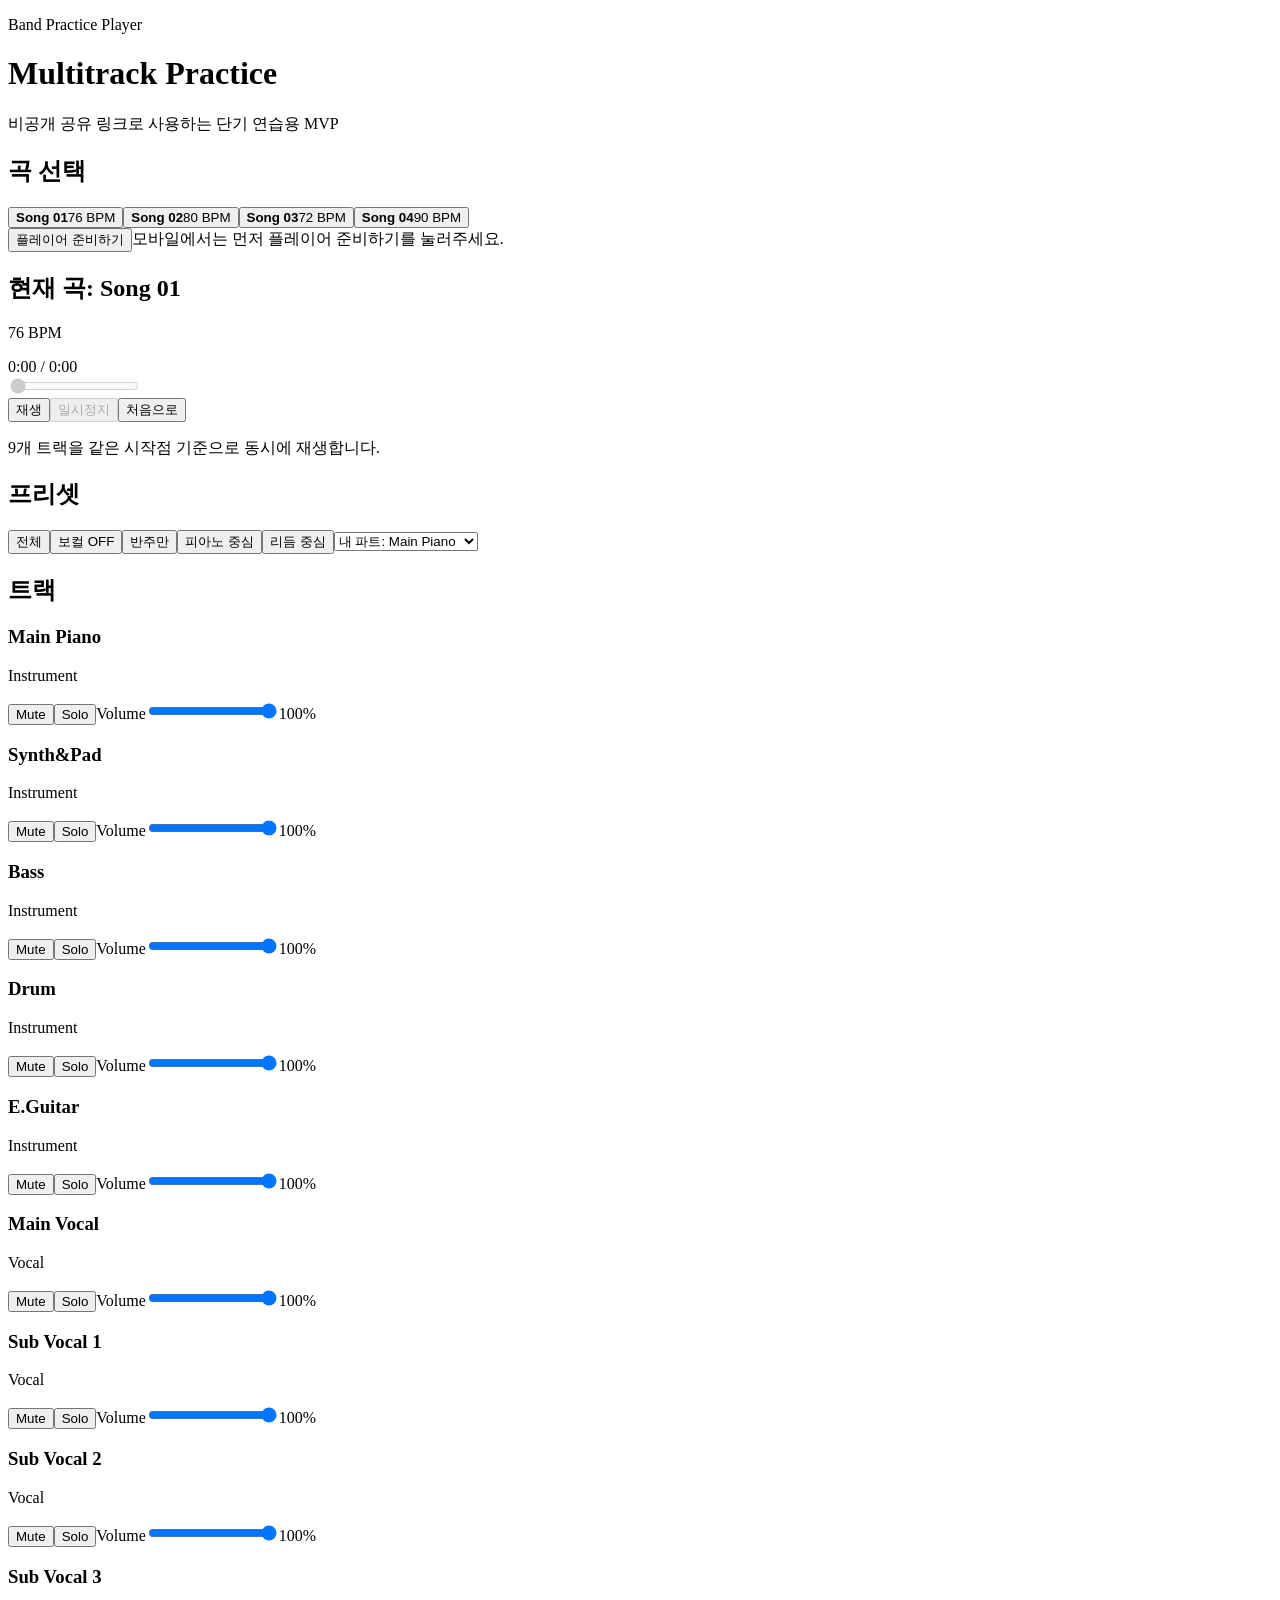
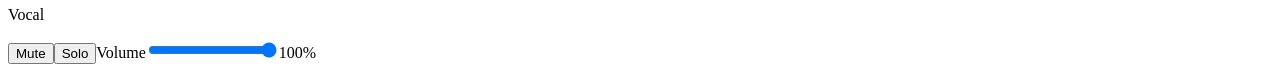
==== index.html @ a3c5d173 "Update replacement audio tracks" ====
<!DOCTYPE html><!--Tl9XA6pTzWaMz__rYZgTx--><html lang="ko"><head><meta charSet="utf-8"/><meta name="viewport" content="width=device-width, initial-scale=1, viewport-fit=cover"/><link rel="stylesheet" href="/bw-practice-link-bbd62a08/_next/static/css/e9c50f5c6e7485b8.css" data-precedence="next"/><link rel="stylesheet" href="/bw-practice-link-bbd62a08/_next/static/css/44f3faa566e0e3cb.css" data-precedence="next"/><link rel="preload" as="script" fetchPriority="low" href="/bw-practice-link-bbd62a08/_next/static/chunks/webpack-621b457c436caf60.js"/><script src="/bw-practice-link-bbd62a08/_next/static/chunks/4bd1b696-c023c6e3521b1417.js" async=""></script><script src="/bw-practice-link-bbd62a08/_next/static/chunks/255-01c23c3b5632a914.js" async=""></script><script src="/bw-practice-link-bbd62a08/_next/static/chunks/main-app-a0b733ebdaf99fee.js" async=""></script><script src="/bw-practice-link-bbd62a08/_next/static/chunks/app/page-5f0c185690f9affc.js" async=""></script><meta name="theme-color" content="#111417"/><title>Band Practice Player</title><meta name="description" content="Short-term multitrack practice player for worship band teams."/><script src="/bw-practice-link-bbd62a08/_next/static/chunks/polyfills-42372ed130431b0a.js" noModule=""></script></head><body><div hidden=""><!--$--><!--/$--></div><main class="player_shell__OS4gv"><header class="player_header__bHYFz"><div><p class="player_eyebrow__irRan">Band Practice Player</p><h1 class="player_title__lRxrp">Multitrack Practice</h1></div><p class="player_meta__PM7mV">비공개 공유 링크로 사용하는 단기 연습용 MVP</p></header><div class="player_mainGrid__L0m8Z"><section class="player_sidePanel__COCtW" aria-label="곡 선택"><h2 class="player_sectionTitle__pw4S1">곡 선택</h2><div class="player_songList__LNf48"><button class="player_songButton__9SthM player_songButtonActive__vRYoo" type="button"><strong>Song 01</strong><span>76 BPM</span></button><button class="player_songButton__9SthM " type="button"><strong>Song 02</strong><span>80 BPM</span></button><button class="player_songButton__9SthM " type="button"><strong>Song 03</strong><span>72 BPM</span></button><button class="player_songButton__9SthM " type="button"><strong>Song 04</strong><span>90 BPM</span></button></div></section><div class="player_content__CBQbT"><section class="player_playerPanel___YfSY" aria-label="플레이어 컨트롤"><div class="player_prepareRow__3Zfk0"><button class="player_prepareButton__7N_Im" type="button">플레이어 준비하기</button><span class="player_readyBadge__LZA7d">모바일에서는 먼저 플레이어 준비하기를 눌러주세요.</span></div><div class="player_nowPlaying__6jZYA"><div><h2>현재 곡: <!-- -->Song 01</h2><p>76 BPM</p></div><span class="player_timeReadout__uxqrQ">0:00<!-- --> / <!-- -->0:00</span></div><input aria-label="재생 위치" class="player_seek__lSorP" disabled="" max="0" min="0" step="0.01" type="range" value="0"/><div class="player_transportButtons__jDoum"><button class="player_primaryButton__d2xcd" type="button">재생</button><button disabled="" type="button">일시정지</button><button type="button">처음으로</button></div><p class="player_message__wNWmL " role="status">9개 트랙을 같은 시작점 기준으로 동시에 재생합니다.</p></section><section class="player_presetPanel__zj_BU" aria-label="프리셋"><h2 class="player_sectionTitle__pw4S1">프리셋</h2><div class="player_presetControls__3YYY_"><button class="player_presetButton__vY11r" type="button">전체</button><button class="player_presetButton__vY11r" type="button">보컬 OFF</button><button class="player_presetButton__vY11r" type="button">반주만</button><button class="player_presetButton__vY11r" type="button">피아노 중심</button><button class="player_presetButton__vY11r" type="button">리듬 중심</button><select aria-label="내 파트" class="player_partSelect__KuVQa"><option value="main-piano" selected="">내 파트: <!-- -->Main Piano</option><option value="synth-pad">내 파트: <!-- -->Synth&amp;Pad</option><option value="bass">내 파트: <!-- -->Bass</option><option value="drum">내 파트: <!-- -->Drum</option><option value="eguitar">내 파트: <!-- -->E.Guitar</option><option value="main-vocal">내 파트: <!-- -->Main Vocal</option><option value="sub-vocal-1">내 파트: <!-- -->Sub Vocal 1</option><option value="sub-vocal-2">내 파트: <!-- -->Sub Vocal 2</option><option value="sub-vocal-3">내 파트: <!-- -->Sub Vocal 3</option></select></div></section><section class="player_trackPanel__bxCjF" aria-label="트랙"><h2 class="player_sectionTitle__pw4S1">트랙</h2><div class="player_trackList__huWRQ"><article class="player_trackCard__W8G5W  "><div class="player_trackMeta__D4sQz"><span aria-hidden="true" class="player_trackStripe__OCaPE" style="background:#f0bd4f"></span><div><h3>Main Piano</h3><p>Instrument</p></div></div><div class="player_trackControls__zL676"><button aria-pressed="false" class="player_toggleButton__AmSoq " type="button">Mute</button><button aria-pressed="false" class="player_toggleButton__AmSoq " type="button">Solo</button><label class="player_volumeWrap__H6kPj"><span>Volume</span><input aria-label="Main Piano volume" max="100" min="0" type="range" value="100"/></label><output class="player_volumeOutput__ya9o_">100<!-- -->%</output></div></article><article class="player_trackCard__W8G5W  "><div class="player_trackMeta__D4sQz"><span aria-hidden="true" class="player_trackStripe__OCaPE" style="background:#73a7d6"></span><div><h3>Synth&amp;Pad</h3><p>Instrument</p></div></div><div class="player_trackControls__zL676"><button aria-pressed="false" class="player_toggleButton__AmSoq " type="button">Mute</button><button aria-pressed="false" class="player_toggleButton__AmSoq " type="button">Solo</button><label class="player_volumeWrap__H6kPj"><span>Volume</span><input aria-label="Synth&amp;Pad volume" max="100" min="0" type="range" value="100"/></label><output class="player_volumeOutput__ya9o_">100<!-- -->%</output></div></article><article class="player_trackCard__W8G5W  "><div class="player_trackMeta__D4sQz"><span aria-hidden="true" class="player_trackStripe__OCaPE" style="background:#7bc77a"></span><div><h3>Bass</h3><p>Instrument</p></div></div><div class="player_trackControls__zL676"><button aria-pressed="false" class="player_toggleButton__AmSoq " type="button">Mute</button><button aria-pressed="false" class="player_toggleButton__AmSoq " type="button">Solo</button><label class="player_volumeWrap__H6kPj"><span>Volume</span><input aria-label="Bass volume" max="100" min="0" type="range" value="100"/></label><output class="player_volumeOutput__ya9o_">100<!-- -->%</output></div></article><article class="player_trackCard__W8G5W  "><div class="player_trackMeta__D4sQz"><span aria-hidden="true" class="player_trackStripe__OCaPE" style="background:#ee716b"></span><div><h3>Drum</h3><p>Instrument</p></div></div><div class="player_trackControls__zL676"><button aria-pressed="false" class="player_toggleButton__AmSoq " type="button">Mute</button><button aria-pressed="false" class="player_toggleButton__AmSoq " type="button">Solo</button><label class="player_volumeWrap__H6kPj"><span>Volume</span><input aria-label="Drum volume" max="100" min="0" type="range" value="100"/></label><output class="player_volumeOutput__ya9o_">100<!-- -->%</output></div></article><article class="player_trackCard__W8G5W  "><div class="player_trackMeta__D4sQz"><span aria-hidden="true" class="player_trackStripe__OCaPE" style="background:#c792ea"></span><div><h3>E.Guitar</h3><p>Instrument</p></div></div><div class="player_trackControls__zL676"><button aria-pressed="false" class="player_toggleButton__AmSoq " type="button">Mute</button><button aria-pressed="false" class="player_toggleButton__AmSoq " type="button">Solo</button><label class="player_volumeWrap__H6kPj"><span>Volume</span><input aria-label="E.Guitar volume" max="100" min="0" type="range" value="100"/></label><output class="player_volumeOutput__ya9o_">100<!-- -->%</output></div></article><article class="player_trackCard__W8G5W  "><div class="player_trackMeta__D4sQz"><span aria-hidden="true" class="player_trackStripe__OCaPE" style="background:#f39b6d"></span><div><h3>Main Vocal</h3><p>Vocal</p></div></div><div class="player_trackControls__zL676"><button aria-pressed="false" class="player_toggleButton__AmSoq " type="button">Mute</button><button aria-pressed="false" class="player_toggleButton__AmSoq " type="button">Solo</button><label class="player_volumeWrap__H6kPj"><span>Volume</span><input aria-label="Main Vocal volume" max="100" min="0" type="range" value="100"/></label><output class="player_volumeOutput__ya9o_">100<!-- -->%</output></div></article><article class="player_trackCard__W8G5W  "><div class="player_trackMeta__D4sQz"><span aria-hidden="true" class="player_trackStripe__OCaPE" style="background:#80cbc4"></span><div><h3>Sub Vocal 1</h3><p>Vocal</p></div></div><div class="player_trackControls__zL676"><button aria-pressed="false" class="player_toggleButton__AmSoq " type="button">Mute</button><button aria-pressed="false" class="player_toggleButton__AmSoq " type="button">Solo</button><label class="player_volumeWrap__H6kPj"><span>Volume</span><input aria-label="Sub Vocal 1 volume" max="100" min="0" type="range" value="100"/></label><output class="player_volumeOutput__ya9o_">100<!-- -->%</output></div></article><article class="player_trackCard__W8G5W  "><div class="player_trackMeta__D4sQz"><span aria-hidden="true" class="player_trackStripe__OCaPE" style="background:#d6d267"></span><div><h3>Sub Vocal 2</h3><p>Vocal</p></div></div><div class="player_trackControls__zL676"><button aria-pressed="false" class="player_toggleButton__AmSoq " type="button">Mute</button><button aria-pressed="false" class="player_toggleButton__AmSoq " type="button">Solo</button><label class="player_volumeWrap__H6kPj"><span>Volume</span><input aria-label="Sub Vocal 2 volume" max="100" min="0" type="range" value="100"/></label><output class="player_volumeOutput__ya9o_">100<!-- -->%</output></div></article><article class="player_trackCard__W8G5W  "><div class="player_trackMeta__D4sQz"><span aria-hidden="true" class="player_trackStripe__OCaPE" style="background:#b6a0ff"></span><div><h3>Sub Vocal 3</h3><p>Vocal</p></div></div><div class="player_trackControls__zL676"><button aria-pressed="false" class="player_toggleButton__AmSoq " type="button">Mute</button><button aria-pressed="false" class="player_toggleButton__AmSoq " type="button">Solo</button><label class="player_volumeWrap__H6kPj"><span>Volume</span><input aria-label="Sub Vocal 3 volume" max="100" min="0" type="range" value="100"/></label><output class="player_volumeOutput__ya9o_">100<!-- -->%</output></div></article></div></section></div></div></main><!--$--><!--/$--><script src="/bw-practice-link-bbd62a08/_next/static/chunks/webpack-621b457c436caf60.js" id="_R_" async=""></script><script>(self.__next_f=self.__next_f||[]).push([0])</script><script>self.__next_f.push([1,"1:\"$Sreact.fragment\"\n2:I[9766,[],\"\"]\n3:I[8924,[],\"\"]\n4:I[1959,[],\"ClientPageRoot\"]\n5:I[4884,[\"974\",\"static/chunks/app/page-5f0c185690f9affc.js\"],\"default\"]\n8:I[4431,[],\"OutletBoundary\"]\na:I[5278,[],\"AsyncMetadataOutlet\"]\nc:I[4431,[],\"ViewportBoundary\"]\ne:I[4431,[],\"MetadataBoundary\"]\nf:\"$Sreact.suspense\"\n11:I[7150,[],\"\"]\n:HL[\"/bw-practice-link-bbd62a08/_next/static/css/e9c50f5c6e7485b8.css\",\"style\"]\n:HL[\"/bw-practice-link-bbd62a08/_next/static/css/44f3faa566e0e3cb.css\",\"style\"]\n"])</script><script>self.__next_f.push([1,"0:{\"P\":null,\"b\":\"Tl9XA6pTzWaMz--rYZgTx\",\"p\":\"/bw-practice-link-bbd62a08\",\"c\":[\"\",\"\"],\"i\":false,\"f\":[[[\"\",{\"children\":[\"__PAGE__\",{}]},\"$undefined\",\"$undefined\",true],[\"\",[\"$\",\"$1\",\"c\",{\"children\":[[[\"$\",\"link\",\"0\",{\"rel\":\"stylesheet\",\"href\":\"/bw-practice-link-bbd62a08/_next/static/css/e9c50f5c6e7485b8.css\",\"precedence\":\"next\",\"crossOrigin\":\"$undefined\",\"nonce\":\"$undefined\"}]],[\"$\",\"html\",null,{\"lang\":\"ko\",\"children\":[\"$\",\"body\",null,{\"children\":[\"$\",\"$L2\",null,{\"parallelRouterKey\":\"children\",\"error\":\"$undefined\",\"errorStyles\":\"$undefined\",\"errorScripts\":\"$undefined\",\"template\":[\"$\",\"$L3\",null,{}],\"templateStyles\":\"$undefined\",\"templateScripts\":\"$undefined\",\"notFound\":[[[\"$\",\"title\",null,{\"children\":\"404: This page could not be found.\"}],[\"$\",\"div\",null,{\"style\":{\"fontFamily\":\"system-ui,\\\"Segoe UI\\\",Roboto,Helvetica,Arial,sans-serif,\\\"Apple Color Emoji\\\",\\\"Segoe UI Emoji\\\"\",\"height\":\"100vh\",\"textAlign\":\"center\",\"display\":\"flex\",\"flexDirection\":\"column\",\"alignItems\":\"center\",\"justifyContent\":\"center\"},\"children\":[\"$\",\"div\",null,{\"children\":[[\"$\",\"style\",null,{\"dangerouslySetInnerHTML\":{\"__html\":\"body{color:#000;background:#fff;margin:0}.next-error-h1{border-right:1px solid rgba(0,0,0,.3)}@media (prefers-color-scheme:dark){body{color:#fff;background:#000}.next-error-h1{border-right:1px solid rgba(255,255,255,.3)}}\"}}],[\"$\",\"h1\",null,{\"className\":\"next-error-h1\",\"style\":{\"display\":\"inline-block\",\"margin\":\"0 20px 0 0\",\"padding\":\"0 23px 0 0\",\"fontSize\":24,\"fontWeight\":500,\"verticalAlign\":\"top\",\"lineHeight\":\"49px\"},\"children\":404}],[\"$\",\"div\",null,{\"style\":{\"display\":\"inline-block\"},\"children\":[\"$\",\"h2\",null,{\"style\":{\"fontSize\":14,\"fontWeight\":400,\"lineHeight\":\"49px\",\"margin\":0},\"children\":\"This page could not be found.\"}]}]]}]}]],[]],\"forbidden\":\"$undefined\",\"unauthorized\":\"$undefined\"}]}]}]]}],{\"children\":[\"__PAGE__\",[\"$\",\"$1\",\"c\",{\"children\":[[\"$\",\"$L4\",null,{\"Component\":\"$5\",\"searchParams\":{},\"params\":{},\"promises\":[\"$@6\",\"$@7\"]}],[[\"$\",\"link\",\"0\",{\"rel\":\"stylesheet\",\"href\":\"/bw-practice-link-bbd62a08/_next/static/css/44f3faa566e0e3cb.css\",\"precedence\":\"next\",\"crossOrigin\":\"$undefined\",\"nonce\":\"$undefined\"}]],[\"$\",\"$L8\",null,{\"children\":[\"$L9\",[\"$\",\"$La\",null,{\"promise\":\"$@b\"}]]}]]}],{},null,false]},null,false],[\"$\",\"$1\",\"h\",{\"children\":[null,[[\"$\",\"$Lc\",null,{\"children\":\"$Ld\"}],null],[\"$\",\"$Le\",null,{\"children\":[\"$\",\"div\",null,{\"hidden\":true,\"children\":[\"$\",\"$f\",null,{\"fallback\":null,\"children\":\"$L10\"}]}]}]]}],false]],\"m\":\"$undefined\",\"G\":[\"$11\",[]],\"s\":false,\"S\":true}\n"])</script><script>self.__next_f.push([1,"6:{}\n7:\"$0:f:0:1:2:children:1:props:children:0:props:params\"\n"])</script><script>self.__next_f.push([1,"d:[[\"$\",\"meta\",\"0\",{\"charSet\":\"utf-8\"}],[\"$\",\"meta\",\"1\",{\"name\":\"viewport\",\"content\":\"width=device-width, initial-scale=1, viewport-fit=cover\"}],[\"$\",\"meta\",\"2\",{\"name\":\"theme-color\",\"content\":\"#111417\"}]]\n9:null\n"])</script><script>self.__next_f.push([1,"b:{\"metadata\":[[\"$\",\"title\",\"0\",{\"children\":\"Band Practice Player\"}],[\"$\",\"meta\",\"1\",{\"name\":\"description\",\"content\":\"Short-term multitrack practice player for worship band teams.\"}]],\"error\":null,\"digest\":\"$undefined\"}\n"])</script><script>self.__next_f.push([1,"10:\"$b:metadata\"\n"])</script></body></html>
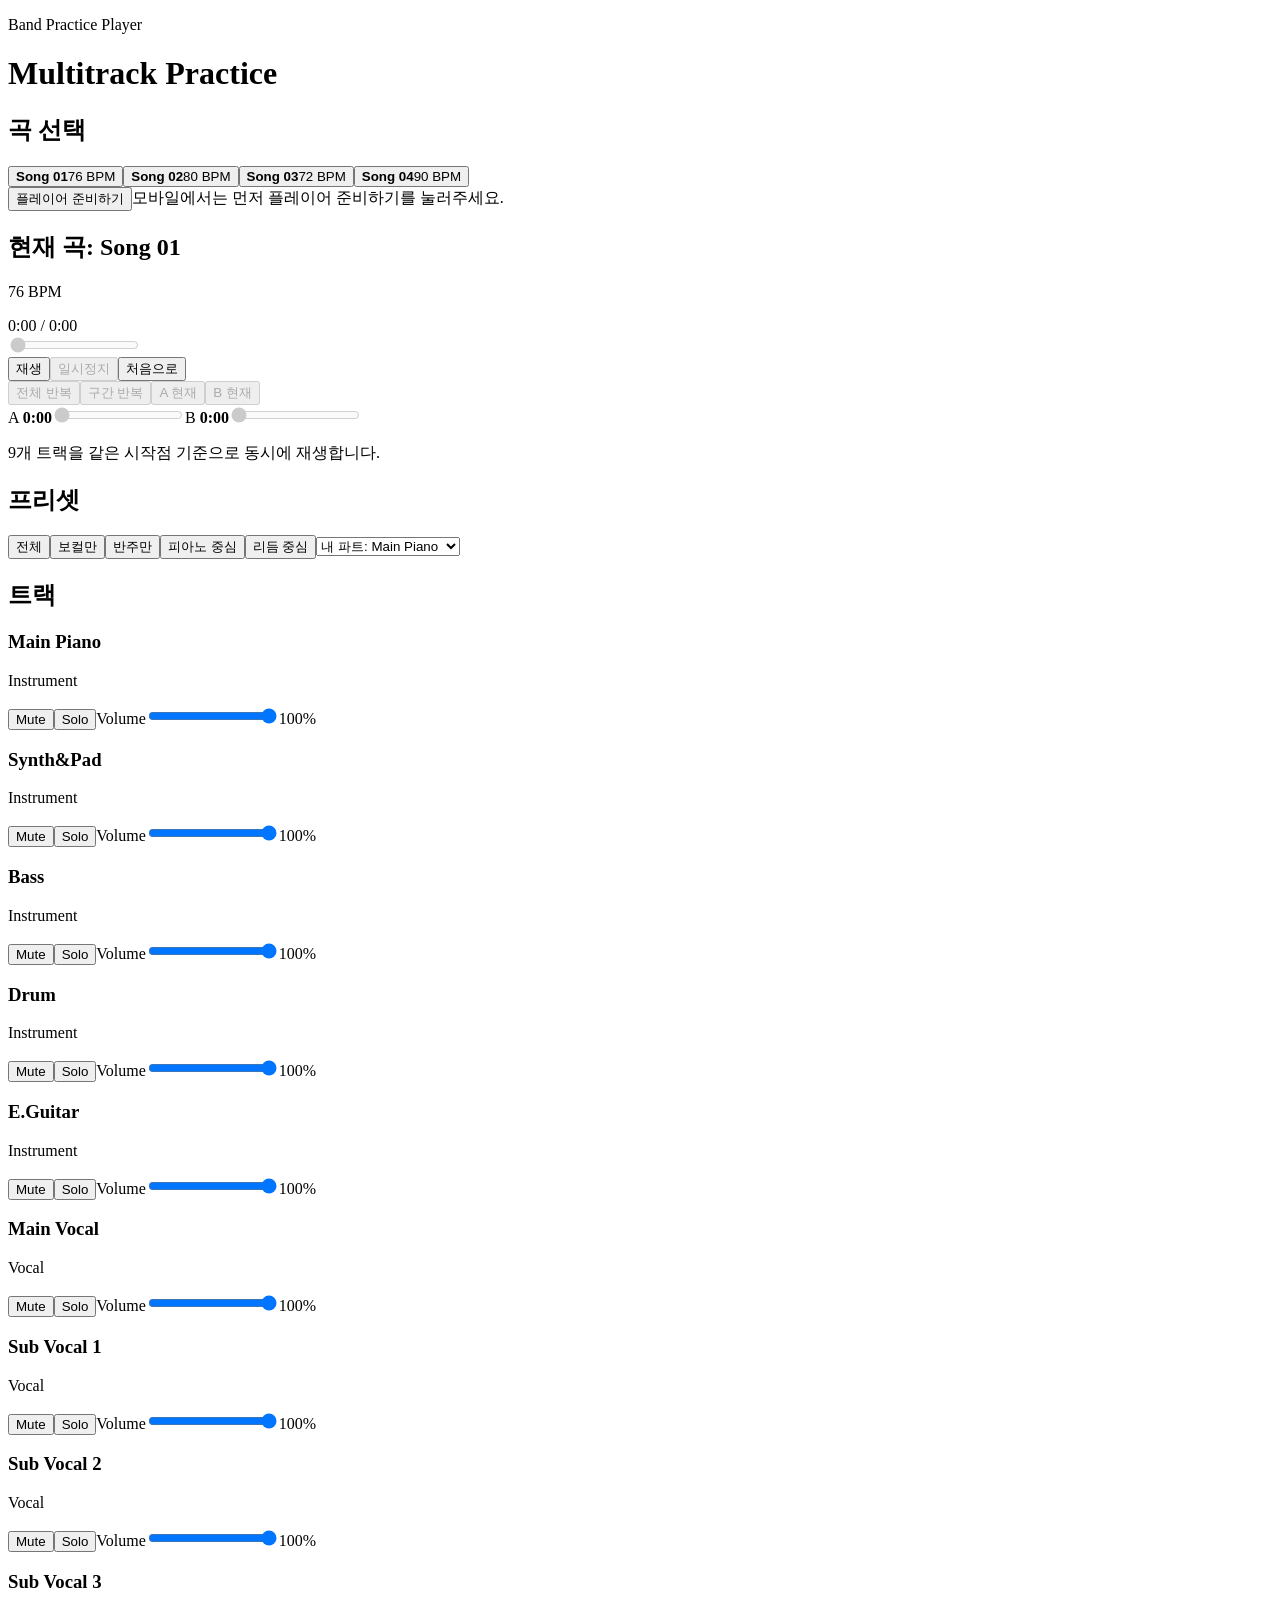
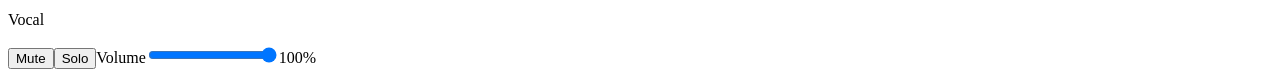
==== commit 203f3903: "Update practice player controls" ====
--- a/index.html
+++ b/index.html
@@ -1 +1 @@
-<!DOCTYPE html><!--Tl9XA6pTzWaMz__rYZgTx--><html lang="ko"><head><meta charSet="utf-8"/><meta name="viewport" content="width=device-width, initial-scale=1, viewport-fit=cover"/><link rel="stylesheet" href="/bw-practice-link-bbd62a08/_next/static/css/e9c50f5c6e7485b8.css" data-precedence="next"/><link rel="stylesheet" href="/bw-practice-link-bbd62a08/_next/static/css/44f3faa566e0e3cb.css" data-precedence="next"/><link rel="preload" as="script" fetchPriority="low" href="/bw-practice-link-bbd62a08/_next/static/chunks/webpack-621b457c436caf60.js"/><script src="/bw-practice-link-bbd62a08/_next/static/chunks/4bd1b696-c023c6e3521b1417.js" async=""></script><script src="/bw-practice-link-bbd62a08/_next/static/chunks/255-01c23c3b5632a914.js" async=""></script><script src="/bw-practice-link-bbd62a08/_next/static/chunks/main-app-a0b733ebdaf99fee.js" async=""></script><script src="/bw-practice-link-bbd62a08/_next/static/chunks/app/page-5f0c185690f9affc.js" async=""></script><meta name="theme-color" content="#111417"/><title>Band Practice Player</title><meta name="description" content="Short-term multitrack practice player for worship band teams."/><script src="/bw-practice-link-bbd62a08/_next/static/chunks/polyfills-42372ed130431b0a.js" noModule=""></script></head><body><div hidden=""><!--$--><!--/$--></div><main class="player_shell__OS4gv"><header class="player_header__bHYFz"><div><p class="player_eyebrow__irRan">Band Practice Player</p><h1 class="player_title__lRxrp">Multitrack Practice</h1></div><p class="player_meta__PM7mV">비공개 공유 링크로 사용하는 단기 연습용 MVP</p></header><div class="player_mainGrid__L0m8Z"><section class="player_sidePanel__COCtW" aria-label="곡 선택"><h2 class="player_sectionTitle__pw4S1">곡 선택</h2><div class="player_songList__LNf48"><button class="player_songButton__9SthM player_songButtonActive__vRYoo" type="button"><strong>Song 01</strong><span>76 BPM</span></button><button class="player_songButton__9SthM " type="button"><strong>Song 02</strong><span>80 BPM</span></button><button class="player_songButton__9SthM " type="button"><strong>Song 03</strong><span>72 BPM</span></button><button class="player_songButton__9SthM " type="button"><strong>Song 04</strong><span>90 BPM</span></button></div></section><div class="player_content__CBQbT"><section class="player_playerPanel___YfSY" aria-label="플레이어 컨트롤"><div class="player_prepareRow__3Zfk0"><button class="player_prepareButton__7N_Im" type="button">플레이어 준비하기</button><span class="player_readyBadge__LZA7d">모바일에서는 먼저 플레이어 준비하기를 눌러주세요.</span></div><div class="player_nowPlaying__6jZYA"><div><h2>현재 곡: <!-- -->Song 01</h2><p>76 BPM</p></div><span class="player_timeReadout__uxqrQ">0:00<!-- --> / <!-- -->0:00</span></div><input aria-label="재생 위치" class="player_seek__lSorP" disabled="" max="0" min="0" step="0.01" type="range" value="0"/><div class="player_transportButtons__jDoum"><button class="player_primaryButton__d2xcd" type="button">재생</button><button disabled="" type="button">일시정지</button><button type="button">처음으로</button></div><p class="player_message__wNWmL " role="status">9개 트랙을 같은 시작점 기준으로 동시에 재생합니다.</p></section><section class="player_presetPanel__zj_BU" aria-label="프리셋"><h2 class="player_sectionTitle__pw4S1">프리셋</h2><div class="player_presetControls__3YYY_"><button class="player_presetButton__vY11r" type="button">전체</button><button class="player_presetButton__vY11r" type="button">보컬 OFF</button><button class="player_presetButton__vY11r" type="button">반주만</button><button class="player_presetButton__vY11r" type="button">피아노 중심</button><button class="player_presetButton__vY11r" type="button">리듬 중심</button><select aria-label="내 파트" class="player_partSelect__KuVQa"><option value="main-piano" selected="">내 파트: <!-- -->Main Piano</option><option value="synth-pad">내 파트: <!-- -->Synth&amp;Pad</option><option value="bass">내 파트: <!-- -->Bass</option><option value="drum">내 파트: <!-- -->Drum</option><option value="eguitar">내 파트: <!-- -->E.Guitar</option><option value="main-vocal">내 파트: <!-- -->Main Vocal</option><option value="sub-vocal-1">내 파트: <!-- -->Sub Vocal 1</option><option value="sub-vocal-2">내 파트: <!-- -->Sub Vocal 2</option><option value="sub-vocal-3">내 파트: <!-- -->Sub Vocal 3</option></select></div></section><section class="player_trackPanel__bxCjF" aria-label="트랙"><h2 class="player_sectionTitle__pw4S1">트랙</h2><div class="player_trackList__huWRQ"><article class="player_trackCard__W8G5W  "><div class="player_trackMeta__D4sQz"><span aria-hidden="true" class="player_trackStripe__OCaPE" style="background:#f0bd4f"></span><div><h3>Main Piano</h3><p>Instrument</p></div></div><div class="player_trackControls__zL676"><button aria-pressed="false" class="player_toggleButton__AmSoq " type="button">Mute</button><button aria-pressed="false" class="player_toggleButton__AmSoq " type="button">Solo</button><label class="player_volumeWrap__H6kPj"><span>Volume</span><input aria-label="Main Piano volume" max="100" min="0" type="range" value="100"/></label><output class="player_volumeOutput__ya9o_">100<!-- -->%</output></div></article><article class="player_trackCard__W8G5W  "><div class="player_trackMeta__D4sQz"><span aria-hidden="true" class="player_trackStripe__OCaPE" style="background:#73a7d6"></span><div><h3>Synth&amp;Pad</h3><p>Instrument</p></div></div><div class="player_trackControls__zL676"><button aria-pressed="false" class="player_toggleButton__AmSoq " type="button">Mute</button><button aria-pressed="false" class="player_toggleButton__AmSoq " type="button">Solo</button><label class="player_volumeWrap__H6kPj"><span>Volume</span><input aria-label="Synth&amp;Pad volume" max="100" min="0" type="range" value="100"/></label><output class="player_volumeOutput__ya9o_">100<!-- -->%</output></div></article><article class="player_trackCard__W8G5W  "><div class="player_trackMeta__D4sQz"><span aria-hidden="true" class="player_trackStripe__OCaPE" style="background:#7bc77a"></span><div><h3>Bass</h3><p>Instrument</p></div></div><div class="player_trackControls__zL676"><button aria-pressed="false" class="player_toggleButton__AmSoq " type="button">Mute</button><button aria-pressed="false" class="player_toggleButton__AmSoq " type="button">Solo</button><label class="player_volumeWrap__H6kPj"><span>Volume</span><input aria-label="Bass volume" max="100" min="0" type="range" value="100"/></label><output class="player_volumeOutput__ya9o_">100<!-- -->%</output></div></article><article class="player_trackCard__W8G5W  "><div class="player_trackMeta__D4sQz"><span aria-hidden="true" class="player_trackStripe__OCaPE" style="background:#ee716b"></span><div><h3>Drum</h3><p>Instrument</p></div></div><div class="player_trackControls__zL676"><button aria-pressed="false" class="player_toggleButton__AmSoq " type="button">Mute</button><button aria-pressed="false" class="player_toggleButton__AmSoq " type="button">Solo</button><label class="player_volumeWrap__H6kPj"><span>Volume</span><input aria-label="Drum volume" max="100" min="0" type="range" value="100"/></label><output class="player_volumeOutput__ya9o_">100<!-- -->%</output></div></article><article class="player_trackCard__W8G5W  "><div class="player_trackMeta__D4sQz"><span aria-hidden="true" class="player_trackStripe__OCaPE" style="background:#c792ea"></span><div><h3>E.Guitar</h3><p>Instrument</p></div></div><div class="player_trackControls__zL676"><button aria-pressed="false" class="player_toggleButton__AmSoq " type="button">Mute</button><button aria-pressed="false" class="player_toggleButton__AmSoq " type="button">Solo</button><label class="player_volumeWrap__H6kPj"><span>Volume</span><input aria-label="E.Guitar volume" max="100" min="0" type="range" value="100"/></label><output class="player_volumeOutput__ya9o_">100<!-- -->%</output></div></article><article class="player_trackCard__W8G5W  "><div class="player_trackMeta__D4sQz"><span aria-hidden="true" class="player_trackStripe__OCaPE" style="background:#f39b6d"></span><div><h3>Main Vocal</h3><p>Vocal</p></div></div><div class="player_trackControls__zL676"><button aria-pressed="false" class="player_toggleButton__AmSoq " type="button">Mute</button><button aria-pressed="false" class="player_toggleButton__AmSoq " type="button">Solo</button><label class="player_volumeWrap__H6kPj"><span>Volume</span><input aria-label="Main Vocal volume" max="100" min="0" type="range" value="100"/></label><output class="player_volumeOutput__ya9o_">100<!-- -->%</output></div></article><article class="player_trackCard__W8G5W  "><div class="player_trackMeta__D4sQz"><span aria-hidden="true" class="player_trackStripe__OCaPE" style="background:#80cbc4"></span><div><h3>Sub Vocal 1</h3><p>Vocal</p></div></div><div class="player_trackControls__zL676"><button aria-pressed="false" class="player_toggleButton__AmSoq " type="button">Mute</button><button aria-pressed="false" class="player_toggleButton__AmSoq " type="button">Solo</button><label class="player_volumeWrap__H6kPj"><span>Volume</span><input aria-label="Sub Vocal 1 volume" max="100" min="0" type="range" value="100"/></label><output class="player_volumeOutput__ya9o_">100<!-- -->%</output></div></article><article class="player_trackCard__W8G5W  "><div class="player_trackMeta__D4sQz"><span aria-hidden="true" class="player_trackStripe__OCaPE" style="background:#d6d267"></span><div><h3>Sub Vocal 2</h3><p>Vocal</p></div></div><div class="player_trackControls__zL676"><button aria-pressed="false" class="player_toggleButton__AmSoq " type="button">Mute</button><button aria-pressed="false" class="player_toggleButton__AmSoq " type="button">Solo</button><label class="player_volumeWrap__H6kPj"><span>Volume</span><input aria-label="Sub Vocal 2 volume" max="100" min="0" type="range" value="100"/></label><output class="player_volumeOutput__ya9o_">100<!-- -->%</output></div></article><article class="player_trackCard__W8G5W  "><div class="player_trackMeta__D4sQz"><span aria-hidden="true" class="player_trackStripe__OCaPE" style="background:#b6a0ff"></span><div><h3>Sub Vocal 3</h3><p>Vocal</p></div></div><div class="player_trackControls__zL676"><button aria-pressed="false" class="player_toggleButton__AmSoq " type="button">Mute</button><button aria-pressed="false" class="player_toggleButton__AmSoq " type="button">Solo</button><label class="player_volumeWrap__H6kPj"><span>Volume</span><input aria-label="Sub Vocal 3 volume" max="100" min="0" type="range" value="100"/></label><output class="player_volumeOutput__ya9o_">100<!-- -->%</output></div></article></div></section></div></div></main><!--$--><!--/$--><script src="/bw-practice-link-bbd62a08/_next/static/chunks/webpack-621b457c436caf60.js" id="_R_" async=""></script><script>(self.__next_f=self.__next_f||[]).push([0])</script><script>self.__next_f.push([1,"1:\"$Sreact.fragment\"\n2:I[9766,[],\"\"]\n3:I[8924,[],\"\"]\n4:I[1959,[],\"ClientPageRoot\"]\n5:I[4884,[\"974\",\"static/chunks/app/page-5f0c185690f9affc.js\"],\"default\"]\n8:I[4431,[],\"OutletBoundary\"]\na:I[5278,[],\"AsyncMetadataOutlet\"]\nc:I[4431,[],\"ViewportBoundary\"]\ne:I[4431,[],\"MetadataBoundary\"]\nf:\"$Sreact.suspense\"\n11:I[7150,[],\"\"]\n:HL[\"/bw-practice-link-bbd62a08/_next/static/css/e9c50f5c6e7485b8.css\",\"style\"]\n:HL[\"/bw-practice-link-bbd62a08/_next/static/css/44f3faa566e0e3cb.css\",\"style\"]\n"])</script><script>self.__next_f.push([1,"0:{\"P\":null,\"b\":\"Tl9XA6pTzWaMz--rYZgTx\",\"p\":\"/bw-practice-link-bbd62a08\",\"c\":[\"\",\"\"],\"i\":false,\"f\":[[[\"\",{\"children\":[\"__PAGE__\",{}]},\"$undefined\",\"$undefined\",true],[\"\",[\"$\",\"$1\",\"c\",{\"children\":[[[\"$\",\"link\",\"0\",{\"rel\":\"stylesheet\",\"href\":\"/bw-practice-link-bbd62a08/_next/static/css/e9c50f5c6e7485b8.css\",\"precedence\":\"next\",\"crossOrigin\":\"$undefined\",\"nonce\":\"$undefined\"}]],[\"$\",\"html\",null,{\"lang\":\"ko\",\"children\":[\"$\",\"body\",null,{\"children\":[\"$\",\"$L2\",null,{\"parallelRouterKey\":\"children\",\"error\":\"$undefined\",\"errorStyles\":\"$undefined\",\"errorScripts\":\"$undefined\",\"template\":[\"$\",\"$L3\",null,{}],\"templateStyles\":\"$undefined\",\"templateScripts\":\"$undefined\",\"notFound\":[[[\"$\",\"title\",null,{\"children\":\"404: This page could not be found.\"}],[\"$\",\"div\",null,{\"style\":{\"fontFamily\":\"system-ui,\\\"Segoe UI\\\",Roboto,Helvetica,Arial,sans-serif,\\\"Apple Color Emoji\\\",\\\"Segoe UI Emoji\\\"\",\"height\":\"100vh\",\"textAlign\":\"center\",\"display\":\"flex\",\"flexDirection\":\"column\",\"alignItems\":\"center\",\"justifyContent\":\"center\"},\"children\":[\"$\",\"div\",null,{\"children\":[[\"$\",\"style\",null,{\"dangerouslySetInnerHTML\":{\"__html\":\"body{color:#000;background:#fff;margin:0}.next-error-h1{border-right:1px solid rgba(0,0,0,.3)}@media (prefers-color-scheme:dark){body{color:#fff;background:#000}.next-error-h1{border-right:1px solid rgba(255,255,255,.3)}}\"}}],[\"$\",\"h1\",null,{\"className\":\"next-error-h1\",\"style\":{\"display\":\"inline-block\",\"margin\":\"0 20px 0 0\",\"padding\":\"0 23px 0 0\",\"fontSize\":24,\"fontWeight\":500,\"verticalAlign\":\"top\",\"lineHeight\":\"49px\"},\"children\":404}],[\"$\",\"div\",null,{\"style\":{\"display\":\"inline-block\"},\"children\":[\"$\",\"h2\",null,{\"style\":{\"fontSize\":14,\"fontWeight\":400,\"lineHeight\":\"49px\",\"margin\":0},\"children\":\"This page could not be found.\"}]}]]}]}]],[]],\"forbidden\":\"$undefined\",\"unauthorized\":\"$undefined\"}]}]}]]}],{\"children\":[\"__PAGE__\",[\"$\",\"$1\",\"c\",{\"children\":[[\"$\",\"$L4\",null,{\"Component\":\"$5\",\"searchParams\":{},\"params\":{},\"promises\":[\"$@6\",\"$@7\"]}],[[\"$\",\"link\",\"0\",{\"rel\":\"stylesheet\",\"href\":\"/bw-practice-link-bbd62a08/_next/static/css/44f3faa566e0e3cb.css\",\"precedence\":\"next\",\"crossOrigin\":\"$undefined\",\"nonce\":\"$undefined\"}]],[\"$\",\"$L8\",null,{\"children\":[\"$L9\",[\"$\",\"$La\",null,{\"promise\":\"$@b\"}]]}]]}],{},null,false]},null,false],[\"$\",\"$1\",\"h\",{\"children\":[null,[[\"$\",\"$Lc\",null,{\"children\":\"$Ld\"}],null],[\"$\",\"$Le\",null,{\"children\":[\"$\",\"div\",null,{\"hidden\":true,\"children\":[\"$\",\"$f\",null,{\"fallback\":null,\"children\":\"$L10\"}]}]}]]}],false]],\"m\":\"$undefined\",\"G\":[\"$11\",[]],\"s\":false,\"S\":true}\n"])</script><script>self.__next_f.push([1,"6:{}\n7:\"$0:f:0:1:2:children:1:props:children:0:props:params\"\n"])</script><script>self.__next_f.push([1,"d:[[\"$\",\"meta\",\"0\",{\"charSet\":\"utf-8\"}],[\"$\",\"meta\",\"1\",{\"name\":\"viewport\",\"content\":\"width=device-width, initial-scale=1, viewport-fit=cover\"}],[\"$\",\"meta\",\"2\",{\"name\":\"theme-color\",\"content\":\"#111417\"}]]\n9:null\n"])</script><script>self.__next_f.push([1,"b:{\"metadata\":[[\"$\",\"title\",\"0\",{\"children\":\"Band Practice Player\"}],[\"$\",\"meta\",\"1\",{\"name\":\"description\",\"content\":\"Short-term multitrack practice player for worship band teams.\"}]],\"error\":null,\"digest\":\"$undefined\"}\n"])</script><script>self.__next_f.push([1,"10:\"$b:metadata\"\n"])</script></body></html>+<!DOCTYPE html><!--TF156OzbyKGWFvDUu833O--><html lang="ko"><head><meta charSet="utf-8"/><meta name="viewport" content="width=device-width, initial-scale=1, viewport-fit=cover"/><link rel="stylesheet" href="/bw-practice-link-bbd62a08/_next/static/css/e9c50f5c6e7485b8.css" data-precedence="next"/><link rel="stylesheet" href="/bw-practice-link-bbd62a08/_next/static/css/97bb77008cacf76f.css" data-precedence="next"/><link rel="preload" as="script" fetchPriority="low" href="/bw-practice-link-bbd62a08/_next/static/chunks/webpack-621b457c436caf60.js"/><script src="/bw-practice-link-bbd62a08/_next/static/chunks/4bd1b696-c023c6e3521b1417.js" async=""></script><script src="/bw-practice-link-bbd62a08/_next/static/chunks/255-01c23c3b5632a914.js" async=""></script><script src="/bw-practice-link-bbd62a08/_next/static/chunks/main-app-a0b733ebdaf99fee.js" async=""></script><script src="/bw-practice-link-bbd62a08/_next/static/chunks/app/page-f61f416f8ed7df65.js" async=""></script><meta name="theme-color" content="#111417"/><title>Band Practice Player</title><meta name="description" content="Multitrack practice player for worship band teams."/><script src="/bw-practice-link-bbd62a08/_next/static/chunks/polyfills-42372ed130431b0a.js" noModule=""></script></head><body><div hidden=""><!--$--><!--/$--></div><main class="player_shell__OS4gv"><header class="player_header__bHYFz"><div><p class="player_eyebrow__irRan">Band Practice Player</p><h1 class="player_title__lRxrp">Multitrack Practice</h1></div></header><div class="player_mainGrid__L0m8Z"><section class="player_sidePanel__COCtW" aria-label="곡 선택"><h2 class="player_sectionTitle__pw4S1">곡 선택</h2><div class="player_songList__LNf48"><button class="player_songButton__9SthM player_songButtonActive__vRYoo" type="button"><strong>Song 01</strong><span>76 BPM</span></button><button class="player_songButton__9SthM " type="button"><strong>Song 02</strong><span>80 BPM</span></button><button class="player_songButton__9SthM " type="button"><strong>Song 03</strong><span>72 BPM</span></button><button class="player_songButton__9SthM " type="button"><strong>Song 04</strong><span>90 BPM</span></button></div></section><div class="player_content__CBQbT"><section class="player_playerPanel___YfSY" aria-label="플레이어 컨트롤"><div class="player_prepareRow__3Zfk0"><button class="player_prepareButton__7N_Im" type="button">플레이어 준비하기</button><span class="player_readyBadge__LZA7d">모바일에서는 먼저 플레이어 준비하기를 눌러주세요.</span></div><div class="player_nowPlaying__6jZYA"><div><h2>현재 곡: <!-- -->Song 01</h2><p>76 BPM</p></div><span class="player_timeReadout__uxqrQ">0:00<!-- --> / <!-- -->0:00</span></div><input aria-label="재생 위치" class="player_seek__lSorP" disabled="" max="0" min="0" step="0.01" type="range" value="0"/><div class="player_transportButtons__jDoum"><button class="player_primaryButton__d2xcd" type="button">재생</button><button disabled="" type="button">일시정지</button><button type="button">처음으로</button></div><div class="player_loopControls__lKPQq" aria-label="반복 컨트롤"><div class="player_loopButtons__svpAB"><button aria-pressed="false" class="player_loopButton__gJURQ " disabled="" type="button">전체 반복</button><button aria-pressed="false" class="player_loopButton__gJURQ " disabled="" type="button">구간 반복</button><button disabled="" type="button">A 현재</button><button disabled="" type="button">B 현재</button></div><div class="player_loopRangeGrid__ZUmPH"><label class="player_loopRange__W3l8L"><span class="player_loopRangeHeader__0LCqw">A <strong>0:00</strong></span><input aria-label="구간 반복 시작" disabled="" max="0" min="0" step="0.01" type="range" value="0"/></label><label class="player_loopRange__W3l8L"><span class="player_loopRangeHeader__0LCqw">B <strong>0:00</strong></span><input aria-label="구간 반복 끝" disabled="" max="0" min="0" step="0.01" type="range" value="0"/></label></div></div><p class="player_message__wNWmL " role="status">9개 트랙을 같은 시작점 기준으로 동시에 재생합니다.</p></section><section class="player_presetPanel__zj_BU" aria-label="프리셋"><h2 class="player_sectionTitle__pw4S1">프리셋</h2><div class="player_presetControls__3YYY_"><button class="player_presetButton__vY11r" type="button">전체</button><button class="player_presetButton__vY11r" type="button">보컬만</button><button class="player_presetButton__vY11r" type="button">반주만</button><button class="player_presetButton__vY11r" type="button">피아노 중심</button><button class="player_presetButton__vY11r" type="button">리듬 중심</button><select aria-label="내 파트" class="player_partSelect__KuVQa"><option value="main-piano" selected="">내 파트: <!-- -->Main Piano</option><option value="synth-pad">내 파트: <!-- -->Synth&amp;Pad</option><option value="bass">내 파트: <!-- -->Bass</option><option value="drum">내 파트: <!-- -->Drum</option><option value="eguitar">내 파트: <!-- -->E.Guitar</option><option value="main-vocal">내 파트: <!-- -->Main Vocal</option><option value="sub-vocal-1">내 파트: <!-- -->Sub Vocal 1</option><option value="sub-vocal-2">내 파트: <!-- -->Sub Vocal 2</option><option value="sub-vocal-3">내 파트: <!-- -->Sub Vocal 3</option></select></div></section><section class="player_trackPanel__bxCjF" aria-label="트랙"><h2 class="player_sectionTitle__pw4S1">트랙</h2><div class="player_trackList__huWRQ"><article class="player_trackCard__W8G5W  "><div class="player_trackMeta__D4sQz"><span aria-hidden="true" class="player_trackStripe__OCaPE" style="background:#f0bd4f"></span><div><h3>Main Piano</h3><p>Instrument</p></div></div><div class="player_trackControls__zL676"><button aria-pressed="false" class="player_toggleButton__AmSoq " type="button">Mute</button><button aria-pressed="false" class="player_toggleButton__AmSoq " type="button">Solo</button><label class="player_volumeWrap__H6kPj"><span>Volume</span><input aria-label="Main Piano volume" max="100" min="0" type="range" value="100"/></label><output class="player_volumeOutput__ya9o_">100<!-- -->%</output></div></article><article class="player_trackCard__W8G5W  "><div class="player_trackMeta__D4sQz"><span aria-hidden="true" class="player_trackStripe__OCaPE" style="background:#73a7d6"></span><div><h3>Synth&amp;Pad</h3><p>Instrument</p></div></div><div class="player_trackControls__zL676"><button aria-pressed="false" class="player_toggleButton__AmSoq " type="button">Mute</button><button aria-pressed="false" class="player_toggleButton__AmSoq " type="button">Solo</button><label class="player_volumeWrap__H6kPj"><span>Volume</span><input aria-label="Synth&amp;Pad volume" max="100" min="0" type="range" value="100"/></label><output class="player_volumeOutput__ya9o_">100<!-- -->%</output></div></article><article class="player_trackCard__W8G5W  "><div class="player_trackMeta__D4sQz"><span aria-hidden="true" class="player_trackStripe__OCaPE" style="background:#7bc77a"></span><div><h3>Bass</h3><p>Instrument</p></div></div><div class="player_trackControls__zL676"><button aria-pressed="false" class="player_toggleButton__AmSoq " type="button">Mute</button><button aria-pressed="false" class="player_toggleButton__AmSoq " type="button">Solo</button><label class="player_volumeWrap__H6kPj"><span>Volume</span><input aria-label="Bass volume" max="100" min="0" type="range" value="100"/></label><output class="player_volumeOutput__ya9o_">100<!-- -->%</output></div></article><article class="player_trackCard__W8G5W  "><div class="player_trackMeta__D4sQz"><span aria-hidden="true" class="player_trackStripe__OCaPE" style="background:#ee716b"></span><div><h3>Drum</h3><p>Instrument</p></div></div><div class="player_trackControls__zL676"><button aria-pressed="false" class="player_toggleButton__AmSoq " type="button">Mute</button><button aria-pressed="false" class="player_toggleButton__AmSoq " type="button">Solo</button><label class="player_volumeWrap__H6kPj"><span>Volume</span><input aria-label="Drum volume" max="100" min="0" type="range" value="100"/></label><output class="player_volumeOutput__ya9o_">100<!-- -->%</output></div></article><article class="player_trackCard__W8G5W  "><div class="player_trackMeta__D4sQz"><span aria-hidden="true" class="player_trackStripe__OCaPE" style="background:#c792ea"></span><div><h3>E.Guitar</h3><p>Instrument</p></div></div><div class="player_trackControls__zL676"><button aria-pressed="false" class="player_toggleButton__AmSoq " type="button">Mute</button><button aria-pressed="false" class="player_toggleButton__AmSoq " type="button">Solo</button><label class="player_volumeWrap__H6kPj"><span>Volume</span><input aria-label="E.Guitar volume" max="100" min="0" type="range" value="100"/></label><output class="player_volumeOutput__ya9o_">100<!-- -->%</output></div></article><article class="player_trackCard__W8G5W  "><div class="player_trackMeta__D4sQz"><span aria-hidden="true" class="player_trackStripe__OCaPE" style="background:#f39b6d"></span><div><h3>Main Vocal</h3><p>Vocal</p></div></div><div class="player_trackControls__zL676"><button aria-pressed="false" class="player_toggleButton__AmSoq " type="button">Mute</button><button aria-pressed="false" class="player_toggleButton__AmSoq " type="button">Solo</button><label class="player_volumeWrap__H6kPj"><span>Volume</span><input aria-label="Main Vocal volume" max="100" min="0" type="range" value="100"/></label><output class="player_volumeOutput__ya9o_">100<!-- -->%</output></div></article><article class="player_trackCard__W8G5W  "><div class="player_trackMeta__D4sQz"><span aria-hidden="true" class="player_trackStripe__OCaPE" style="background:#80cbc4"></span><div><h3>Sub Vocal 1</h3><p>Vocal</p></div></div><div class="player_trackControls__zL676"><button aria-pressed="false" class="player_toggleButton__AmSoq " type="button">Mute</button><button aria-pressed="false" class="player_toggleButton__AmSoq " type="button">Solo</button><label class="player_volumeWrap__H6kPj"><span>Volume</span><input aria-label="Sub Vocal 1 volume" max="100" min="0" type="range" value="100"/></label><output class="player_volumeOutput__ya9o_">100<!-- -->%</output></div></article><article class="player_trackCard__W8G5W  "><div class="player_trackMeta__D4sQz"><span aria-hidden="true" class="player_trackStripe__OCaPE" style="background:#d6d267"></span><div><h3>Sub Vocal 2</h3><p>Vocal</p></div></div><div class="player_trackControls__zL676"><button aria-pressed="false" class="player_toggleButton__AmSoq " type="button">Mute</button><button aria-pressed="false" class="player_toggleButton__AmSoq " type="button">Solo</button><label class="player_volumeWrap__H6kPj"><span>Volume</span><input aria-label="Sub Vocal 2 volume" max="100" min="0" type="range" value="100"/></label><output class="player_volumeOutput__ya9o_">100<!-- -->%</output></div></article><article class="player_trackCard__W8G5W  "><div class="player_trackMeta__D4sQz"><span aria-hidden="true" class="player_trackStripe__OCaPE" style="background:#b6a0ff"></span><div><h3>Sub Vocal 3</h3><p>Vocal</p></div></div><div class="player_trackControls__zL676"><button aria-pressed="false" class="player_toggleButton__AmSoq " type="button">Mute</button><button aria-pressed="false" class="player_toggleButton__AmSoq " type="button">Solo</button><label class="player_volumeWrap__H6kPj"><span>Volume</span><input aria-label="Sub Vocal 3 volume" max="100" min="0" type="range" value="100"/></label><output class="player_volumeOutput__ya9o_">100<!-- -->%</output></div></article></div></section></div></div></main><!--$--><!--/$--><script src="/bw-practice-link-bbd62a08/_next/static/chunks/webpack-621b457c436caf60.js" id="_R_" async=""></script><script>(self.__next_f=self.__next_f||[]).push([0])</script><script>self.__next_f.push([1,"1:\"$Sreact.fragment\"\n2:I[9766,[],\"\"]\n3:I[8924,[],\"\"]\n4:I[1959,[],\"ClientPageRoot\"]\n5:I[4884,[\"974\",\"static/chunks/app/page-f61f416f8ed7df65.js\"],\"default\"]\n8:I[4431,[],\"OutletBoundary\"]\na:I[5278,[],\"AsyncMetadataOutlet\"]\nc:I[4431,[],\"ViewportBoundary\"]\ne:I[4431,[],\"MetadataBoundary\"]\nf:\"$Sreact.suspense\"\n11:I[7150,[],\"\"]\n:HL[\"/bw-practice-link-bbd62a08/_next/static/css/e9c50f5c6e7485b8.css\",\"style\"]\n:HL[\"/bw-practice-link-bbd62a08/_next/static/css/97bb77008cacf76f.css\",\"style\"]\n"])</script><script>self.__next_f.push([1,"0:{\"P\":null,\"b\":\"TF156OzbyKGWFvDUu833O\",\"p\":\"/bw-practice-link-bbd62a08\",\"c\":[\"\",\"\"],\"i\":false,\"f\":[[[\"\",{\"children\":[\"__PAGE__\",{}]},\"$undefined\",\"$undefined\",true],[\"\",[\"$\",\"$1\",\"c\",{\"children\":[[[\"$\",\"link\",\"0\",{\"rel\":\"stylesheet\",\"href\":\"/bw-practice-link-bbd62a08/_next/static/css/e9c50f5c6e7485b8.css\",\"precedence\":\"next\",\"crossOrigin\":\"$undefined\",\"nonce\":\"$undefined\"}]],[\"$\",\"html\",null,{\"lang\":\"ko\",\"children\":[\"$\",\"body\",null,{\"children\":[\"$\",\"$L2\",null,{\"parallelRouterKey\":\"children\",\"error\":\"$undefined\",\"errorStyles\":\"$undefined\",\"errorScripts\":\"$undefined\",\"template\":[\"$\",\"$L3\",null,{}],\"templateStyles\":\"$undefined\",\"templateScripts\":\"$undefined\",\"notFound\":[[[\"$\",\"title\",null,{\"children\":\"404: This page could not be found.\"}],[\"$\",\"div\",null,{\"style\":{\"fontFamily\":\"system-ui,\\\"Segoe UI\\\",Roboto,Helvetica,Arial,sans-serif,\\\"Apple Color Emoji\\\",\\\"Segoe UI Emoji\\\"\",\"height\":\"100vh\",\"textAlign\":\"center\",\"display\":\"flex\",\"flexDirection\":\"column\",\"alignItems\":\"center\",\"justifyContent\":\"center\"},\"children\":[\"$\",\"div\",null,{\"children\":[[\"$\",\"style\",null,{\"dangerouslySetInnerHTML\":{\"__html\":\"body{color:#000;background:#fff;margin:0}.next-error-h1{border-right:1px solid rgba(0,0,0,.3)}@media (prefers-color-scheme:dark){body{color:#fff;background:#000}.next-error-h1{border-right:1px solid rgba(255,255,255,.3)}}\"}}],[\"$\",\"h1\",null,{\"className\":\"next-error-h1\",\"style\":{\"display\":\"inline-block\",\"margin\":\"0 20px 0 0\",\"padding\":\"0 23px 0 0\",\"fontSize\":24,\"fontWeight\":500,\"verticalAlign\":\"top\",\"lineHeight\":\"49px\"},\"children\":404}],[\"$\",\"div\",null,{\"style\":{\"display\":\"inline-block\"},\"children\":[\"$\",\"h2\",null,{\"style\":{\"fontSize\":14,\"fontWeight\":400,\"lineHeight\":\"49px\",\"margin\":0},\"children\":\"This page could not be found.\"}]}]]}]}]],[]],\"forbidden\":\"$undefined\",\"unauthorized\":\"$undefined\"}]}]}]]}],{\"children\":[\"__PAGE__\",[\"$\",\"$1\",\"c\",{\"children\":[[\"$\",\"$L4\",null,{\"Component\":\"$5\",\"searchParams\":{},\"params\":{},\"promises\":[\"$@6\",\"$@7\"]}],[[\"$\",\"link\",\"0\",{\"rel\":\"stylesheet\",\"href\":\"/bw-practice-link-bbd62a08/_next/static/css/97bb77008cacf76f.css\",\"precedence\":\"next\",\"crossOrigin\":\"$undefined\",\"nonce\":\"$undefined\"}]],[\"$\",\"$L8\",null,{\"children\":[\"$L9\",[\"$\",\"$La\",null,{\"promise\":\"$@b\"}]]}]]}],{},null,false]},null,false],[\"$\",\"$1\",\"h\",{\"children\":[null,[[\"$\",\"$Lc\",null,{\"children\":\"$Ld\"}],null],[\"$\",\"$Le\",null,{\"children\":[\"$\",\"div\",null,{\"hidden\":true,\"children\":[\"$\",\"$f\",null,{\"fallback\":null,\"children\":\"$L10\"}]}]}]]}],false]],\"m\":\"$undefined\",\"G\":[\"$11\",[]],\"s\":false,\"S\":true}\n"])</script><script>self.__next_f.push([1,"6:{}\n7:\"$0:f:0:1:2:children:1:props:children:0:props:params\"\n"])</script><script>self.__next_f.push([1,"d:[[\"$\",\"meta\",\"0\",{\"charSet\":\"utf-8\"}],[\"$\",\"meta\",\"1\",{\"name\":\"viewport\",\"content\":\"width=device-width, initial-scale=1, viewport-fit=cover\"}],[\"$\",\"meta\",\"2\",{\"name\":\"theme-color\",\"content\":\"#111417\"}]]\n9:null\n"])</script><script>self.__next_f.push([1,"b:{\"metadata\":[[\"$\",\"title\",\"0\",{\"children\":\"Band Practice Player\"}],[\"$\",\"meta\",\"1\",{\"name\":\"description\",\"content\":\"Multitrack practice player for worship band teams.\"}]],\"error\":null,\"digest\":\"$undefined\"}\n"])</script><script>self.__next_f.push([1,"10:\"$b:metadata\"\n"])</script></body></html>
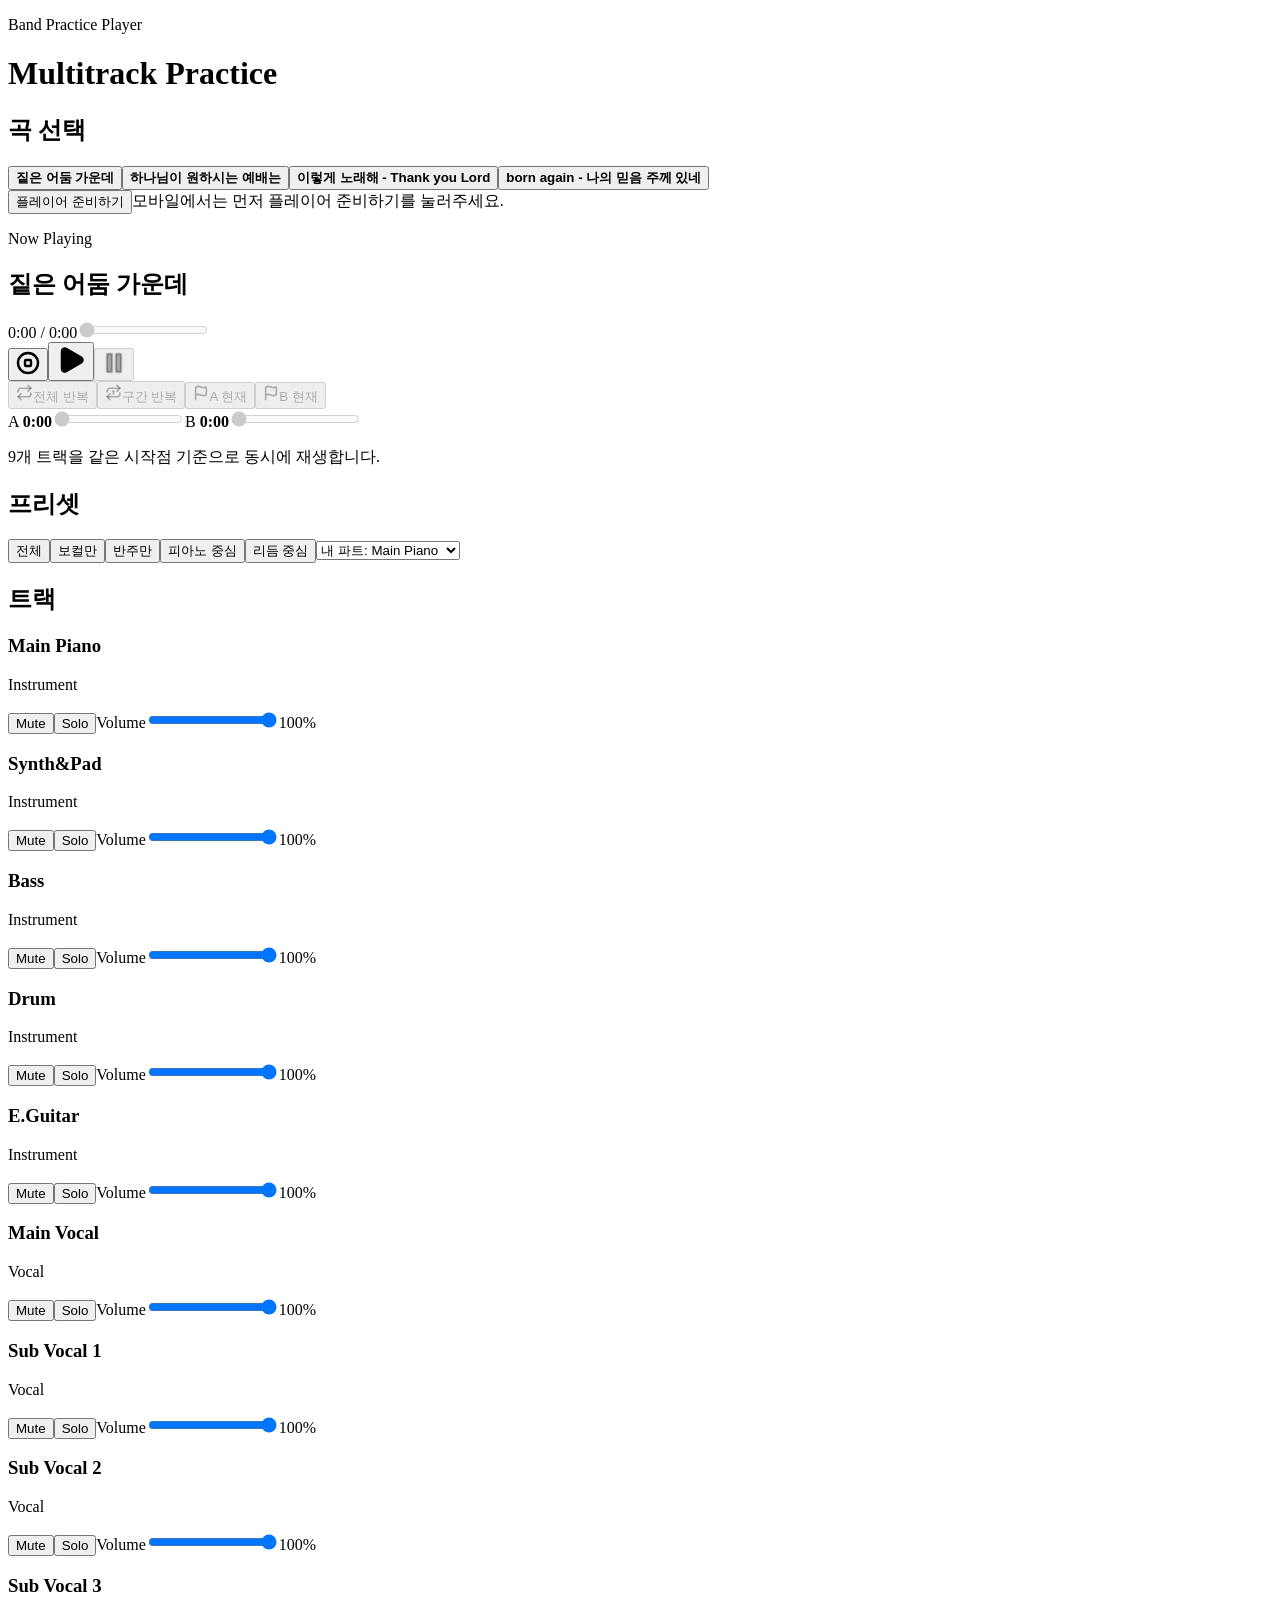
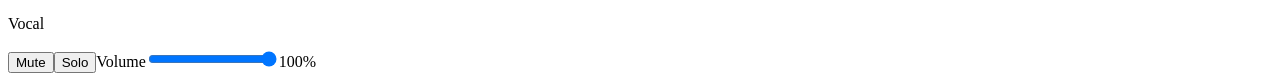
==== commit d2874756: "Update song titles and player UI" ====
--- a/index.html
+++ b/index.html
@@ -1 +1 @@
-<!DOCTYPE html><!--TF156OzbyKGWFvDUu833O--><html lang="ko"><head><meta charSet="utf-8"/><meta name="viewport" content="width=device-width, initial-scale=1, viewport-fit=cover"/><link rel="stylesheet" href="/bw-practice-link-bbd62a08/_next/static/css/e9c50f5c6e7485b8.css" data-precedence="next"/><link rel="stylesheet" href="/bw-practice-link-bbd62a08/_next/static/css/97bb77008cacf76f.css" data-precedence="next"/><link rel="preload" as="script" fetchPriority="low" href="/bw-practice-link-bbd62a08/_next/static/chunks/webpack-621b457c436caf60.js"/><script src="/bw-practice-link-bbd62a08/_next/static/chunks/4bd1b696-c023c6e3521b1417.js" async=""></script><script src="/bw-practice-link-bbd62a08/_next/static/chunks/255-01c23c3b5632a914.js" async=""></script><script src="/bw-practice-link-bbd62a08/_next/static/chunks/main-app-a0b733ebdaf99fee.js" async=""></script><script src="/bw-practice-link-bbd62a08/_next/static/chunks/app/page-f61f416f8ed7df65.js" async=""></script><meta name="theme-color" content="#111417"/><title>Band Practice Player</title><meta name="description" content="Multitrack practice player for worship band teams."/><script src="/bw-practice-link-bbd62a08/_next/static/chunks/polyfills-42372ed130431b0a.js" noModule=""></script></head><body><div hidden=""><!--$--><!--/$--></div><main class="player_shell__OS4gv"><header class="player_header__bHYFz"><div><p class="player_eyebrow__irRan">Band Practice Player</p><h1 class="player_title__lRxrp">Multitrack Practice</h1></div></header><div class="player_mainGrid__L0m8Z"><section class="player_sidePanel__COCtW" aria-label="곡 선택"><h2 class="player_sectionTitle__pw4S1">곡 선택</h2><div class="player_songList__LNf48"><button class="player_songButton__9SthM player_songButtonActive__vRYoo" type="button"><strong>Song 01</strong><span>76 BPM</span></button><button class="player_songButton__9SthM " type="button"><strong>Song 02</strong><span>80 BPM</span></button><button class="player_songButton__9SthM " type="button"><strong>Song 03</strong><span>72 BPM</span></button><button class="player_songButton__9SthM " type="button"><strong>Song 04</strong><span>90 BPM</span></button></div></section><div class="player_content__CBQbT"><section class="player_playerPanel___YfSY" aria-label="플레이어 컨트롤"><div class="player_prepareRow__3Zfk0"><button class="player_prepareButton__7N_Im" type="button">플레이어 준비하기</button><span class="player_readyBadge__LZA7d">모바일에서는 먼저 플레이어 준비하기를 눌러주세요.</span></div><div class="player_nowPlaying__6jZYA"><div><h2>현재 곡: <!-- -->Song 01</h2><p>76 BPM</p></div><span class="player_timeReadout__uxqrQ">0:00<!-- --> / <!-- -->0:00</span></div><input aria-label="재생 위치" class="player_seek__lSorP" disabled="" max="0" min="0" step="0.01" type="range" value="0"/><div class="player_transportButtons__jDoum"><button class="player_primaryButton__d2xcd" type="button">재생</button><button disabled="" type="button">일시정지</button><button type="button">처음으로</button></div><div class="player_loopControls__lKPQq" aria-label="반복 컨트롤"><div class="player_loopButtons__svpAB"><button aria-pressed="false" class="player_loopButton__gJURQ " disabled="" type="button">전체 반복</button><button aria-pressed="false" class="player_loopButton__gJURQ " disabled="" type="button">구간 반복</button><button disabled="" type="button">A 현재</button><button disabled="" type="button">B 현재</button></div><div class="player_loopRangeGrid__ZUmPH"><label class="player_loopRange__W3l8L"><span class="player_loopRangeHeader__0LCqw">A <strong>0:00</strong></span><input aria-label="구간 반복 시작" disabled="" max="0" min="0" step="0.01" type="range" value="0"/></label><label class="player_loopRange__W3l8L"><span class="player_loopRangeHeader__0LCqw">B <strong>0:00</strong></span><input aria-label="구간 반복 끝" disabled="" max="0" min="0" step="0.01" type="range" value="0"/></label></div></div><p class="player_message__wNWmL " role="status">9개 트랙을 같은 시작점 기준으로 동시에 재생합니다.</p></section><section class="player_presetPanel__zj_BU" aria-label="프리셋"><h2 class="player_sectionTitle__pw4S1">프리셋</h2><div class="player_presetControls__3YYY_"><button class="player_presetButton__vY11r" type="button">전체</button><button class="player_presetButton__vY11r" type="button">보컬만</button><button class="player_presetButton__vY11r" type="button">반주만</button><button class="player_presetButton__vY11r" type="button">피아노 중심</button><button class="player_presetButton__vY11r" type="button">리듬 중심</button><select aria-label="내 파트" class="player_partSelect__KuVQa"><option value="main-piano" selected="">내 파트: <!-- -->Main Piano</option><option value="synth-pad">내 파트: <!-- -->Synth&amp;Pad</option><option value="bass">내 파트: <!-- -->Bass</option><option value="drum">내 파트: <!-- -->Drum</option><option value="eguitar">내 파트: <!-- -->E.Guitar</option><option value="main-vocal">내 파트: <!-- -->Main Vocal</option><option value="sub-vocal-1">내 파트: <!-- -->Sub Vocal 1</option><option value="sub-vocal-2">내 파트: <!-- -->Sub Vocal 2</option><option value="sub-vocal-3">내 파트: <!-- -->Sub Vocal 3</option></select></div></section><section class="player_trackPanel__bxCjF" aria-label="트랙"><h2 class="player_sectionTitle__pw4S1">트랙</h2><div class="player_trackList__huWRQ"><article class="player_trackCard__W8G5W  "><div class="player_trackMeta__D4sQz"><span aria-hidden="true" class="player_trackStripe__OCaPE" style="background:#f0bd4f"></span><div><h3>Main Piano</h3><p>Instrument</p></div></div><div class="player_trackControls__zL676"><button aria-pressed="false" class="player_toggleButton__AmSoq " type="button">Mute</button><button aria-pressed="false" class="player_toggleButton__AmSoq " type="button">Solo</button><label class="player_volumeWrap__H6kPj"><span>Volume</span><input aria-label="Main Piano volume" max="100" min="0" type="range" value="100"/></label><output class="player_volumeOutput__ya9o_">100<!-- -->%</output></div></article><article class="player_trackCard__W8G5W  "><div class="player_trackMeta__D4sQz"><span aria-hidden="true" class="player_trackStripe__OCaPE" style="background:#73a7d6"></span><div><h3>Synth&amp;Pad</h3><p>Instrument</p></div></div><div class="player_trackControls__zL676"><button aria-pressed="false" class="player_toggleButton__AmSoq " type="button">Mute</button><button aria-pressed="false" class="player_toggleButton__AmSoq " type="button">Solo</button><label class="player_volumeWrap__H6kPj"><span>Volume</span><input aria-label="Synth&amp;Pad volume" max="100" min="0" type="range" value="100"/></label><output class="player_volumeOutput__ya9o_">100<!-- -->%</output></div></article><article class="player_trackCard__W8G5W  "><div class="player_trackMeta__D4sQz"><span aria-hidden="true" class="player_trackStripe__OCaPE" style="background:#7bc77a"></span><div><h3>Bass</h3><p>Instrument</p></div></div><div class="player_trackControls__zL676"><button aria-pressed="false" class="player_toggleButton__AmSoq " type="button">Mute</button><button aria-pressed="false" class="player_toggleButton__AmSoq " type="button">Solo</button><label class="player_volumeWrap__H6kPj"><span>Volume</span><input aria-label="Bass volume" max="100" min="0" type="range" value="100"/></label><output class="player_volumeOutput__ya9o_">100<!-- -->%</output></div></article><article class="player_trackCard__W8G5W  "><div class="player_trackMeta__D4sQz"><span aria-hidden="true" class="player_trackStripe__OCaPE" style="background:#ee716b"></span><div><h3>Drum</h3><p>Instrument</p></div></div><div class="player_trackControls__zL676"><button aria-pressed="false" class="player_toggleButton__AmSoq " type="button">Mute</button><button aria-pressed="false" class="player_toggleButton__AmSoq " type="button">Solo</button><label class="player_volumeWrap__H6kPj"><span>Volume</span><input aria-label="Drum volume" max="100" min="0" type="range" value="100"/></label><output class="player_volumeOutput__ya9o_">100<!-- -->%</output></div></article><article class="player_trackCard__W8G5W  "><div class="player_trackMeta__D4sQz"><span aria-hidden="true" class="player_trackStripe__OCaPE" style="background:#c792ea"></span><div><h3>E.Guitar</h3><p>Instrument</p></div></div><div class="player_trackControls__zL676"><button aria-pressed="false" class="player_toggleButton__AmSoq " type="button">Mute</button><button aria-pressed="false" class="player_toggleButton__AmSoq " type="button">Solo</button><label class="player_volumeWrap__H6kPj"><span>Volume</span><input aria-label="E.Guitar volume" max="100" min="0" type="range" value="100"/></label><output class="player_volumeOutput__ya9o_">100<!-- -->%</output></div></article><article class="player_trackCard__W8G5W  "><div class="player_trackMeta__D4sQz"><span aria-hidden="true" class="player_trackStripe__OCaPE" style="background:#f39b6d"></span><div><h3>Main Vocal</h3><p>Vocal</p></div></div><div class="player_trackControls__zL676"><button aria-pressed="false" class="player_toggleButton__AmSoq " type="button">Mute</button><button aria-pressed="false" class="player_toggleButton__AmSoq " type="button">Solo</button><label class="player_volumeWrap__H6kPj"><span>Volume</span><input aria-label="Main Vocal volume" max="100" min="0" type="range" value="100"/></label><output class="player_volumeOutput__ya9o_">100<!-- -->%</output></div></article><article class="player_trackCard__W8G5W  "><div class="player_trackMeta__D4sQz"><span aria-hidden="true" class="player_trackStripe__OCaPE" style="background:#80cbc4"></span><div><h3>Sub Vocal 1</h3><p>Vocal</p></div></div><div class="player_trackControls__zL676"><button aria-pressed="false" class="player_toggleButton__AmSoq " type="button">Mute</button><button aria-pressed="false" class="player_toggleButton__AmSoq " type="button">Solo</button><label class="player_volumeWrap__H6kPj"><span>Volume</span><input aria-label="Sub Vocal 1 volume" max="100" min="0" type="range" value="100"/></label><output class="player_volumeOutput__ya9o_">100<!-- -->%</output></div></article><article class="player_trackCard__W8G5W  "><div class="player_trackMeta__D4sQz"><span aria-hidden="true" class="player_trackStripe__OCaPE" style="background:#d6d267"></span><div><h3>Sub Vocal 2</h3><p>Vocal</p></div></div><div class="player_trackControls__zL676"><button aria-pressed="false" class="player_toggleButton__AmSoq " type="button">Mute</button><button aria-pressed="false" class="player_toggleButton__AmSoq " type="button">Solo</button><label class="player_volumeWrap__H6kPj"><span>Volume</span><input aria-label="Sub Vocal 2 volume" max="100" min="0" type="range" value="100"/></label><output class="player_volumeOutput__ya9o_">100<!-- -->%</output></div></article><article class="player_trackCard__W8G5W  "><div class="player_trackMeta__D4sQz"><span aria-hidden="true" class="player_trackStripe__OCaPE" style="background:#b6a0ff"></span><div><h3>Sub Vocal 3</h3><p>Vocal</p></div></div><div class="player_trackControls__zL676"><button aria-pressed="false" class="player_toggleButton__AmSoq " type="button">Mute</button><button aria-pressed="false" class="player_toggleButton__AmSoq " type="button">Solo</button><label class="player_volumeWrap__H6kPj"><span>Volume</span><input aria-label="Sub Vocal 3 volume" max="100" min="0" type="range" value="100"/></label><output class="player_volumeOutput__ya9o_">100<!-- -->%</output></div></article></div></section></div></div></main><!--$--><!--/$--><script src="/bw-practice-link-bbd62a08/_next/static/chunks/webpack-621b457c436caf60.js" id="_R_" async=""></script><script>(self.__next_f=self.__next_f||[]).push([0])</script><script>self.__next_f.push([1,"1:\"$Sreact.fragment\"\n2:I[9766,[],\"\"]\n3:I[8924,[],\"\"]\n4:I[1959,[],\"ClientPageRoot\"]\n5:I[4884,[\"974\",\"static/chunks/app/page-f61f416f8ed7df65.js\"],\"default\"]\n8:I[4431,[],\"OutletBoundary\"]\na:I[5278,[],\"AsyncMetadataOutlet\"]\nc:I[4431,[],\"ViewportBoundary\"]\ne:I[4431,[],\"MetadataBoundary\"]\nf:\"$Sreact.suspense\"\n11:I[7150,[],\"\"]\n:HL[\"/bw-practice-link-bbd62a08/_next/static/css/e9c50f5c6e7485b8.css\",\"style\"]\n:HL[\"/bw-practice-link-bbd62a08/_next/static/css/97bb77008cacf76f.css\",\"style\"]\n"])</script><script>self.__next_f.push([1,"0:{\"P\":null,\"b\":\"TF156OzbyKGWFvDUu833O\",\"p\":\"/bw-practice-link-bbd62a08\",\"c\":[\"\",\"\"],\"i\":false,\"f\":[[[\"\",{\"children\":[\"__PAGE__\",{}]},\"$undefined\",\"$undefined\",true],[\"\",[\"$\",\"$1\",\"c\",{\"children\":[[[\"$\",\"link\",\"0\",{\"rel\":\"stylesheet\",\"href\":\"/bw-practice-link-bbd62a08/_next/static/css/e9c50f5c6e7485b8.css\",\"precedence\":\"next\",\"crossOrigin\":\"$undefined\",\"nonce\":\"$undefined\"}]],[\"$\",\"html\",null,{\"lang\":\"ko\",\"children\":[\"$\",\"body\",null,{\"children\":[\"$\",\"$L2\",null,{\"parallelRouterKey\":\"children\",\"error\":\"$undefined\",\"errorStyles\":\"$undefined\",\"errorScripts\":\"$undefined\",\"template\":[\"$\",\"$L3\",null,{}],\"templateStyles\":\"$undefined\",\"templateScripts\":\"$undefined\",\"notFound\":[[[\"$\",\"title\",null,{\"children\":\"404: This page could not be found.\"}],[\"$\",\"div\",null,{\"style\":{\"fontFamily\":\"system-ui,\\\"Segoe UI\\\",Roboto,Helvetica,Arial,sans-serif,\\\"Apple Color Emoji\\\",\\\"Segoe UI Emoji\\\"\",\"height\":\"100vh\",\"textAlign\":\"center\",\"display\":\"flex\",\"flexDirection\":\"column\",\"alignItems\":\"center\",\"justifyContent\":\"center\"},\"children\":[\"$\",\"div\",null,{\"children\":[[\"$\",\"style\",null,{\"dangerouslySetInnerHTML\":{\"__html\":\"body{color:#000;background:#fff;margin:0}.next-error-h1{border-right:1px solid rgba(0,0,0,.3)}@media (prefers-color-scheme:dark){body{color:#fff;background:#000}.next-error-h1{border-right:1px solid rgba(255,255,255,.3)}}\"}}],[\"$\",\"h1\",null,{\"className\":\"next-error-h1\",\"style\":{\"display\":\"inline-block\",\"margin\":\"0 20px 0 0\",\"padding\":\"0 23px 0 0\",\"fontSize\":24,\"fontWeight\":500,\"verticalAlign\":\"top\",\"lineHeight\":\"49px\"},\"children\":404}],[\"$\",\"div\",null,{\"style\":{\"display\":\"inline-block\"},\"children\":[\"$\",\"h2\",null,{\"style\":{\"fontSize\":14,\"fontWeight\":400,\"lineHeight\":\"49px\",\"margin\":0},\"children\":\"This page could not be found.\"}]}]]}]}]],[]],\"forbidden\":\"$undefined\",\"unauthorized\":\"$undefined\"}]}]}]]}],{\"children\":[\"__PAGE__\",[\"$\",\"$1\",\"c\",{\"children\":[[\"$\",\"$L4\",null,{\"Component\":\"$5\",\"searchParams\":{},\"params\":{},\"promises\":[\"$@6\",\"$@7\"]}],[[\"$\",\"link\",\"0\",{\"rel\":\"stylesheet\",\"href\":\"/bw-practice-link-bbd62a08/_next/static/css/97bb77008cacf76f.css\",\"precedence\":\"next\",\"crossOrigin\":\"$undefined\",\"nonce\":\"$undefined\"}]],[\"$\",\"$L8\",null,{\"children\":[\"$L9\",[\"$\",\"$La\",null,{\"promise\":\"$@b\"}]]}]]}],{},null,false]},null,false],[\"$\",\"$1\",\"h\",{\"children\":[null,[[\"$\",\"$Lc\",null,{\"children\":\"$Ld\"}],null],[\"$\",\"$Le\",null,{\"children\":[\"$\",\"div\",null,{\"hidden\":true,\"children\":[\"$\",\"$f\",null,{\"fallback\":null,\"children\":\"$L10\"}]}]}]]}],false]],\"m\":\"$undefined\",\"G\":[\"$11\",[]],\"s\":false,\"S\":true}\n"])</script><script>self.__next_f.push([1,"6:{}\n7:\"$0:f:0:1:2:children:1:props:children:0:props:params\"\n"])</script><script>self.__next_f.push([1,"d:[[\"$\",\"meta\",\"0\",{\"charSet\":\"utf-8\"}],[\"$\",\"meta\",\"1\",{\"name\":\"viewport\",\"content\":\"width=device-width, initial-scale=1, viewport-fit=cover\"}],[\"$\",\"meta\",\"2\",{\"name\":\"theme-color\",\"content\":\"#111417\"}]]\n9:null\n"])</script><script>self.__next_f.push([1,"b:{\"metadata\":[[\"$\",\"title\",\"0\",{\"children\":\"Band Practice Player\"}],[\"$\",\"meta\",\"1\",{\"name\":\"description\",\"content\":\"Multitrack practice player for worship band teams.\"}]],\"error\":null,\"digest\":\"$undefined\"}\n"])</script><script>self.__next_f.push([1,"10:\"$b:metadata\"\n"])</script></body></html>+<!DOCTYPE html><!--8Y5UvnV9uBg5KL8II4Rwm--><html lang="ko"><head><meta charSet="utf-8"/><meta name="viewport" content="width=device-width, initial-scale=1, viewport-fit=cover"/><link rel="stylesheet" href="/bw-practice-link-bbd62a08/_next/static/css/e9c50f5c6e7485b8.css" data-precedence="next"/><link rel="stylesheet" href="/bw-practice-link-bbd62a08/_next/static/css/7d5276882676a279.css" data-precedence="next"/><link rel="preload" as="script" fetchPriority="low" href="/bw-practice-link-bbd62a08/_next/static/chunks/webpack-621b457c436caf60.js"/><script src="/bw-practice-link-bbd62a08/_next/static/chunks/4bd1b696-c023c6e3521b1417.js" async=""></script><script src="/bw-practice-link-bbd62a08/_next/static/chunks/255-01c23c3b5632a914.js" async=""></script><script src="/bw-practice-link-bbd62a08/_next/static/chunks/main-app-a0b733ebdaf99fee.js" async=""></script><script src="/bw-practice-link-bbd62a08/_next/static/chunks/app/page-76bb5cc7b4de6543.js" async=""></script><meta name="theme-color" content="#111417"/><title>Band Practice Player</title><meta name="description" content="Multitrack practice player for worship band teams."/><script src="/bw-practice-link-bbd62a08/_next/static/chunks/polyfills-42372ed130431b0a.js" noModule=""></script></head><body><div hidden=""><!--$--><!--/$--></div><main class="player_shell__OS4gv"><header class="player_header__bHYFz"><div><p class="player_eyebrow__irRan">Band Practice Player</p><h1 class="player_title__lRxrp">Multitrack Practice</h1></div></header><div class="player_mainGrid__L0m8Z"><section class="player_sidePanel__COCtW" aria-label="곡 선택"><h2 class="player_sectionTitle__pw4S1">곡 선택</h2><div class="player_songList__LNf48"><button class="player_songButton__9SthM player_songButtonActive__vRYoo" type="button"><strong>짙은 어둠 가운데</strong></button><button class="player_songButton__9SthM " type="button"><strong>하나님이 원하시는 예배는</strong></button><button class="player_songButton__9SthM " type="button"><strong>이렇게 노래해 - Thank you Lord</strong></button><button class="player_songButton__9SthM " type="button"><strong>born again - 나의 믿음 주께 있네</strong></button></div></section><div class="player_content__CBQbT"><section class="player_playerPanel___YfSY" aria-label="플레이어 컨트롤"><div class="player_prepareRow__3Zfk0"><button class="player_prepareButton__7N_Im" type="button">플레이어 준비하기</button><span class="player_readyBadge__LZA7d">모바일에서는 먼저 플레이어 준비하기를 눌러주세요.</span></div><div class="player_playerDisplay__8mP4A"><p class="player_playerLabel__cdAZj">Now Playing</p><h2>짙은 어둠 가운데</h2><span class="player_timeReadout__uxqrQ">0:00<!-- --> / <!-- -->0:00</span><input aria-label="재생 위치" class="player_seek__lSorP" disabled="" max="0" min="0" step="0.01" type="range" value="0"/><div class="player_transportButtons__jDoum"><button aria-label="정지" class="player_controlButton__qo_pc" title="정지" type="button"><svg xmlns="http://www.w3.org/2000/svg" width="24" height="24" viewBox="0 0 24 24" fill="none" stroke="currentColor" stroke-width="2.4" stroke-linecap="round" stroke-linejoin="round" class="lucide lucide-circle-stop" aria-hidden="true"><circle cx="12" cy="12" r="10"></circle><rect x="9" y="9" width="6" height="6" rx="1"></rect></svg></button><button aria-label="재생" class="player_controlButton__qo_pc player_playControl__icY7C" title="재생" type="button"><svg xmlns="http://www.w3.org/2000/svg" width="30" height="30" viewBox="0 0 24 24" fill="currentColor" stroke="currentColor" stroke-width="2.4" stroke-linecap="round" stroke-linejoin="round" class="lucide lucide-play" aria-hidden="true"><path d="M5 5a2 2 0 0 1 3.008-1.728l11.997 6.998a2 2 0 0 1 .003 3.458l-12 7A2 2 0 0 1 5 19z"></path></svg></button><button aria-label="일시정지" class="player_controlButton__qo_pc" disabled="" title="일시정지" type="button"><svg xmlns="http://www.w3.org/2000/svg" width="24" height="24" viewBox="0 0 24 24" fill="currentColor" stroke="currentColor" stroke-width="2.4" stroke-linecap="round" stroke-linejoin="round" class="lucide lucide-pause" aria-hidden="true"><rect x="14" y="3" width="5" height="18" rx="1"></rect><rect x="5" y="3" width="5" height="18" rx="1"></rect></svg></button></div></div><div class="player_loopControls__lKPQq" aria-label="반복 컨트롤"><div class="player_loopButtons__svpAB"><button aria-pressed="false" class="player_loopButton__gJURQ " disabled="" type="button"><svg xmlns="http://www.w3.org/2000/svg" width="17" height="17" viewBox="0 0 24 24" fill="none" stroke="currentColor" stroke-width="2.4" stroke-linecap="round" stroke-linejoin="round" class="lucide lucide-repeat" aria-hidden="true"><path d="m17 2 4 4-4 4"></path><path d="M3 11v-1a4 4 0 0 1 4-4h14"></path><path d="m7 22-4-4 4-4"></path><path d="M21 13v1a4 4 0 0 1-4 4H3"></path></svg>전체 반복</button><button aria-pressed="false" class="player_loopButton__gJURQ " disabled="" type="button"><svg xmlns="http://www.w3.org/2000/svg" width="17" height="17" viewBox="0 0 24 24" fill="none" stroke="currentColor" stroke-width="2.4" stroke-linecap="round" stroke-linejoin="round" class="lucide lucide-repeat1 lucide-repeat-1" aria-hidden="true"><path d="m17 2 4 4-4 4"></path><path d="M3 11v-1a4 4 0 0 1 4-4h14"></path><path d="m7 22-4-4 4-4"></path><path d="M21 13v1a4 4 0 0 1-4 4H3"></path><path d="M11 10h1v4"></path></svg>구간 반복</button><button class="player_loopMarkerButton__tg98y" disabled="" type="button"><svg xmlns="http://www.w3.org/2000/svg" width="16" height="16" viewBox="0 0 24 24" fill="none" stroke="currentColor" stroke-width="2.4" stroke-linecap="round" stroke-linejoin="round" class="lucide lucide-flag" aria-hidden="true"><path d="M4 22V4a1 1 0 0 1 .4-.8A6 6 0 0 1 8 2c3 0 5 2 7.333 2q2 0 3.067-.8A1 1 0 0 1 20 4v10a1 1 0 0 1-.4.8A6 6 0 0 1 16 16c-3 0-5-2-8-2a6 6 0 0 0-4 1.528"></path></svg>A 현재</button><button class="player_loopMarkerButton__tg98y" disabled="" type="button"><svg xmlns="http://www.w3.org/2000/svg" width="16" height="16" viewBox="0 0 24 24" fill="none" stroke="currentColor" stroke-width="2.4" stroke-linecap="round" stroke-linejoin="round" class="lucide lucide-flag" aria-hidden="true"><path d="M4 22V4a1 1 0 0 1 .4-.8A6 6 0 0 1 8 2c3 0 5 2 7.333 2q2 0 3.067-.8A1 1 0 0 1 20 4v10a1 1 0 0 1-.4.8A6 6 0 0 1 16 16c-3 0-5-2-8-2a6 6 0 0 0-4 1.528"></path></svg>B 현재</button></div><div class="player_loopRangeGrid__ZUmPH"><label class="player_loopRange__W3l8L"><span class="player_loopRangeHeader__0LCqw">A <strong>0:00</strong></span><input aria-label="구간 반복 시작" disabled="" max="0" min="0" step="0.01" type="range" value="0"/></label><label class="player_loopRange__W3l8L"><span class="player_loopRangeHeader__0LCqw">B <strong>0:00</strong></span><input aria-label="구간 반복 끝" disabled="" max="0" min="0" step="0.01" type="range" value="0"/></label></div></div><p class="player_message__wNWmL " role="status">9개 트랙을 같은 시작점 기준으로 동시에 재생합니다.</p></section><section class="player_presetPanel__zj_BU" aria-label="프리셋"><h2 class="player_sectionTitle__pw4S1">프리셋</h2><div class="player_presetControls__3YYY_"><button class="player_presetButton__vY11r" type="button">전체</button><button class="player_presetButton__vY11r" type="button">보컬만</button><button class="player_presetButton__vY11r" type="button">반주만</button><button class="player_presetButton__vY11r" type="button">피아노 중심</button><button class="player_presetButton__vY11r" type="button">리듬 중심</button><select aria-label="내 파트" class="player_partSelect__KuVQa"><option value="main-piano" selected="">내 파트: <!-- -->Main Piano</option><option value="synth-pad">내 파트: <!-- -->Synth&amp;Pad</option><option value="bass">내 파트: <!-- -->Bass</option><option value="drum">내 파트: <!-- -->Drum</option><option value="eguitar">내 파트: <!-- -->E.Guitar</option><option value="main-vocal">내 파트: <!-- -->Main Vocal</option><option value="sub-vocal-1">내 파트: <!-- -->Sub Vocal 1</option><option value="sub-vocal-2">내 파트: <!-- -->Sub Vocal 2</option><option value="sub-vocal-3">내 파트: <!-- -->Sub Vocal 3</option></select></div></section><section class="player_trackPanel__bxCjF" aria-label="트랙"><h2 class="player_sectionTitle__pw4S1">트랙</h2><div class="player_trackList__huWRQ"><article class="player_trackCard__W8G5W  "><div class="player_trackMeta__D4sQz"><span aria-hidden="true" class="player_trackStripe__OCaPE" style="background:#f0bd4f"></span><div><h3>Main Piano</h3><p>Instrument</p></div></div><div class="player_trackControls__zL676"><button aria-pressed="false" class="player_toggleButton__AmSoq " type="button">Mute</button><button aria-pressed="false" class="player_toggleButton__AmSoq " type="button">Solo</button><label class="player_volumeWrap__H6kPj"><span>Volume</span><input aria-label="Main Piano volume" max="100" min="0" type="range" value="100"/></label><output class="player_volumeOutput__ya9o_">100<!-- -->%</output></div></article><article class="player_trackCard__W8G5W  "><div class="player_trackMeta__D4sQz"><span aria-hidden="true" class="player_trackStripe__OCaPE" style="background:#73a7d6"></span><div><h3>Synth&amp;Pad</h3><p>Instrument</p></div></div><div class="player_trackControls__zL676"><button aria-pressed="false" class="player_toggleButton__AmSoq " type="button">Mute</button><button aria-pressed="false" class="player_toggleButton__AmSoq " type="button">Solo</button><label class="player_volumeWrap__H6kPj"><span>Volume</span><input aria-label="Synth&amp;Pad volume" max="100" min="0" type="range" value="100"/></label><output class="player_volumeOutput__ya9o_">100<!-- -->%</output></div></article><article class="player_trackCard__W8G5W  "><div class="player_trackMeta__D4sQz"><span aria-hidden="true" class="player_trackStripe__OCaPE" style="background:#7bc77a"></span><div><h3>Bass</h3><p>Instrument</p></div></div><div class="player_trackControls__zL676"><button aria-pressed="false" class="player_toggleButton__AmSoq " type="button">Mute</button><button aria-pressed="false" class="player_toggleButton__AmSoq " type="button">Solo</button><label class="player_volumeWrap__H6kPj"><span>Volume</span><input aria-label="Bass volume" max="100" min="0" type="range" value="100"/></label><output class="player_volumeOutput__ya9o_">100<!-- -->%</output></div></article><article class="player_trackCard__W8G5W  "><div class="player_trackMeta__D4sQz"><span aria-hidden="true" class="player_trackStripe__OCaPE" style="background:#ee716b"></span><div><h3>Drum</h3><p>Instrument</p></div></div><div class="player_trackControls__zL676"><button aria-pressed="false" class="player_toggleButton__AmSoq " type="button">Mute</button><button aria-pressed="false" class="player_toggleButton__AmSoq " type="button">Solo</button><label class="player_volumeWrap__H6kPj"><span>Volume</span><input aria-label="Drum volume" max="100" min="0" type="range" value="100"/></label><output class="player_volumeOutput__ya9o_">100<!-- -->%</output></div></article><article class="player_trackCard__W8G5W  "><div class="player_trackMeta__D4sQz"><span aria-hidden="true" class="player_trackStripe__OCaPE" style="background:#c792ea"></span><div><h3>E.Guitar</h3><p>Instrument</p></div></div><div class="player_trackControls__zL676"><button aria-pressed="false" class="player_toggleButton__AmSoq " type="button">Mute</button><button aria-pressed="false" class="player_toggleButton__AmSoq " type="button">Solo</button><label class="player_volumeWrap__H6kPj"><span>Volume</span><input aria-label="E.Guitar volume" max="100" min="0" type="range" value="100"/></label><output class="player_volumeOutput__ya9o_">100<!-- -->%</output></div></article><article class="player_trackCard__W8G5W  "><div class="player_trackMeta__D4sQz"><span aria-hidden="true" class="player_trackStripe__OCaPE" style="background:#f39b6d"></span><div><h3>Main Vocal</h3><p>Vocal</p></div></div><div class="player_trackControls__zL676"><button aria-pressed="false" class="player_toggleButton__AmSoq " type="button">Mute</button><button aria-pressed="false" class="player_toggleButton__AmSoq " type="button">Solo</button><label class="player_volumeWrap__H6kPj"><span>Volume</span><input aria-label="Main Vocal volume" max="100" min="0" type="range" value="100"/></label><output class="player_volumeOutput__ya9o_">100<!-- -->%</output></div></article><article class="player_trackCard__W8G5W  "><div class="player_trackMeta__D4sQz"><span aria-hidden="true" class="player_trackStripe__OCaPE" style="background:#80cbc4"></span><div><h3>Sub Vocal 1</h3><p>Vocal</p></div></div><div class="player_trackControls__zL676"><button aria-pressed="false" class="player_toggleButton__AmSoq " type="button">Mute</button><button aria-pressed="false" class="player_toggleButton__AmSoq " type="button">Solo</button><label class="player_volumeWrap__H6kPj"><span>Volume</span><input aria-label="Sub Vocal 1 volume" max="100" min="0" type="range" value="100"/></label><output class="player_volumeOutput__ya9o_">100<!-- -->%</output></div></article><article class="player_trackCard__W8G5W  "><div class="player_trackMeta__D4sQz"><span aria-hidden="true" class="player_trackStripe__OCaPE" style="background:#d6d267"></span><div><h3>Sub Vocal 2</h3><p>Vocal</p></div></div><div class="player_trackControls__zL676"><button aria-pressed="false" class="player_toggleButton__AmSoq " type="button">Mute</button><button aria-pressed="false" class="player_toggleButton__AmSoq " type="button">Solo</button><label class="player_volumeWrap__H6kPj"><span>Volume</span><input aria-label="Sub Vocal 2 volume" max="100" min="0" type="range" value="100"/></label><output class="player_volumeOutput__ya9o_">100<!-- -->%</output></div></article><article class="player_trackCard__W8G5W  "><div class="player_trackMeta__D4sQz"><span aria-hidden="true" class="player_trackStripe__OCaPE" style="background:#b6a0ff"></span><div><h3>Sub Vocal 3</h3><p>Vocal</p></div></div><div class="player_trackControls__zL676"><button aria-pressed="false" class="player_toggleButton__AmSoq " type="button">Mute</button><button aria-pressed="false" class="player_toggleButton__AmSoq " type="button">Solo</button><label class="player_volumeWrap__H6kPj"><span>Volume</span><input aria-label="Sub Vocal 3 volume" max="100" min="0" type="range" value="100"/></label><output class="player_volumeOutput__ya9o_">100<!-- -->%</output></div></article></div></section></div></div></main><!--$--><!--/$--><script src="/bw-practice-link-bbd62a08/_next/static/chunks/webpack-621b457c436caf60.js" id="_R_" async=""></script><script>(self.__next_f=self.__next_f||[]).push([0])</script><script>self.__next_f.push([1,"1:\"$Sreact.fragment\"\n2:I[9766,[],\"\"]\n3:I[8924,[],\"\"]\n4:I[1959,[],\"ClientPageRoot\"]\n5:I[3925,[\"974\",\"static/chunks/app/page-76bb5cc7b4de6543.js\"],\"default\"]\n8:I[4431,[],\"OutletBoundary\"]\na:I[5278,[],\"AsyncMetadataOutlet\"]\nc:I[4431,[],\"ViewportBoundary\"]\ne:I[4431,[],\"MetadataBoundary\"]\nf:\"$Sreact.suspense\"\n11:I[7150,[],\"\"]\n:HL[\"/bw-practice-link-bbd62a08/_next/static/css/e9c50f5c6e7485b8.css\",\"style\"]\n:HL[\"/bw-practice-link-bbd62a08/_next/static/css/7d5276882676a279.css\",\"style\"]\n"])</script><script>self.__next_f.push([1,"0:{\"P\":null,\"b\":\"8Y5UvnV9uBg5KL8II4Rwm\",\"p\":\"/bw-practice-link-bbd62a08\",\"c\":[\"\",\"\"],\"i\":false,\"f\":[[[\"\",{\"children\":[\"__PAGE__\",{}]},\"$undefined\",\"$undefined\",true],[\"\",[\"$\",\"$1\",\"c\",{\"children\":[[[\"$\",\"link\",\"0\",{\"rel\":\"stylesheet\",\"href\":\"/bw-practice-link-bbd62a08/_next/static/css/e9c50f5c6e7485b8.css\",\"precedence\":\"next\",\"crossOrigin\":\"$undefined\",\"nonce\":\"$undefined\"}]],[\"$\",\"html\",null,{\"lang\":\"ko\",\"children\":[\"$\",\"body\",null,{\"children\":[\"$\",\"$L2\",null,{\"parallelRouterKey\":\"children\",\"error\":\"$undefined\",\"errorStyles\":\"$undefined\",\"errorScripts\":\"$undefined\",\"template\":[\"$\",\"$L3\",null,{}],\"templateStyles\":\"$undefined\",\"templateScripts\":\"$undefined\",\"notFound\":[[[\"$\",\"title\",null,{\"children\":\"404: This page could not be found.\"}],[\"$\",\"div\",null,{\"style\":{\"fontFamily\":\"system-ui,\\\"Segoe UI\\\",Roboto,Helvetica,Arial,sans-serif,\\\"Apple Color Emoji\\\",\\\"Segoe UI Emoji\\\"\",\"height\":\"100vh\",\"textAlign\":\"center\",\"display\":\"flex\",\"flexDirection\":\"column\",\"alignItems\":\"center\",\"justifyContent\":\"center\"},\"children\":[\"$\",\"div\",null,{\"children\":[[\"$\",\"style\",null,{\"dangerouslySetInnerHTML\":{\"__html\":\"body{color:#000;background:#fff;margin:0}.next-error-h1{border-right:1px solid rgba(0,0,0,.3)}@media (prefers-color-scheme:dark){body{color:#fff;background:#000}.next-error-h1{border-right:1px solid rgba(255,255,255,.3)}}\"}}],[\"$\",\"h1\",null,{\"className\":\"next-error-h1\",\"style\":{\"display\":\"inline-block\",\"margin\":\"0 20px 0 0\",\"padding\":\"0 23px 0 0\",\"fontSize\":24,\"fontWeight\":500,\"verticalAlign\":\"top\",\"lineHeight\":\"49px\"},\"children\":404}],[\"$\",\"div\",null,{\"style\":{\"display\":\"inline-block\"},\"children\":[\"$\",\"h2\",null,{\"style\":{\"fontSize\":14,\"fontWeight\":400,\"lineHeight\":\"49px\",\"margin\":0},\"children\":\"This page could not be found.\"}]}]]}]}]],[]],\"forbidden\":\"$undefined\",\"unauthorized\":\"$undefined\"}]}]}]]}],{\"children\":[\"__PAGE__\",[\"$\",\"$1\",\"c\",{\"children\":[[\"$\",\"$L4\",null,{\"Component\":\"$5\",\"searchParams\":{},\"params\":{},\"promises\":[\"$@6\",\"$@7\"]}],[[\"$\",\"link\",\"0\",{\"rel\":\"stylesheet\",\"href\":\"/bw-practice-link-bbd62a08/_next/static/css/7d5276882676a279.css\",\"precedence\":\"next\",\"crossOrigin\":\"$undefined\",\"nonce\":\"$undefined\"}]],[\"$\",\"$L8\",null,{\"children\":[\"$L9\",[\"$\",\"$La\",null,{\"promise\":\"$@b\"}]]}]]}],{},null,false]},null,false],[\"$\",\"$1\",\"h\",{\"children\":[null,[[\"$\",\"$Lc\",null,{\"children\":\"$Ld\"}],null],[\"$\",\"$Le\",null,{\"children\":[\"$\",\"div\",null,{\"hidden\":true,\"children\":[\"$\",\"$f\",null,{\"fallback\":null,\"children\":\"$L10\"}]}]}]]}],false]],\"m\":\"$undefined\",\"G\":[\"$11\",[]],\"s\":false,\"S\":true}\n"])</script><script>self.__next_f.push([1,"6:{}\n7:\"$0:f:0:1:2:children:1:props:children:0:props:params\"\n"])</script><script>self.__next_f.push([1,"d:[[\"$\",\"meta\",\"0\",{\"charSet\":\"utf-8\"}],[\"$\",\"meta\",\"1\",{\"name\":\"viewport\",\"content\":\"width=device-width, initial-scale=1, viewport-fit=cover\"}],[\"$\",\"meta\",\"2\",{\"name\":\"theme-color\",\"content\":\"#111417\"}]]\n9:null\n"])</script><script>self.__next_f.push([1,"b:{\"metadata\":[[\"$\",\"title\",\"0\",{\"children\":\"Band Practice Player\"}],[\"$\",\"meta\",\"1\",{\"name\":\"description\",\"content\":\"Multitrack practice player for worship band teams.\"}]],\"error\":null,\"digest\":\"$undefined\"}\n"])</script><script>self.__next_f.push([1,"10:\"$b:metadata\"\n"])</script></body></html>
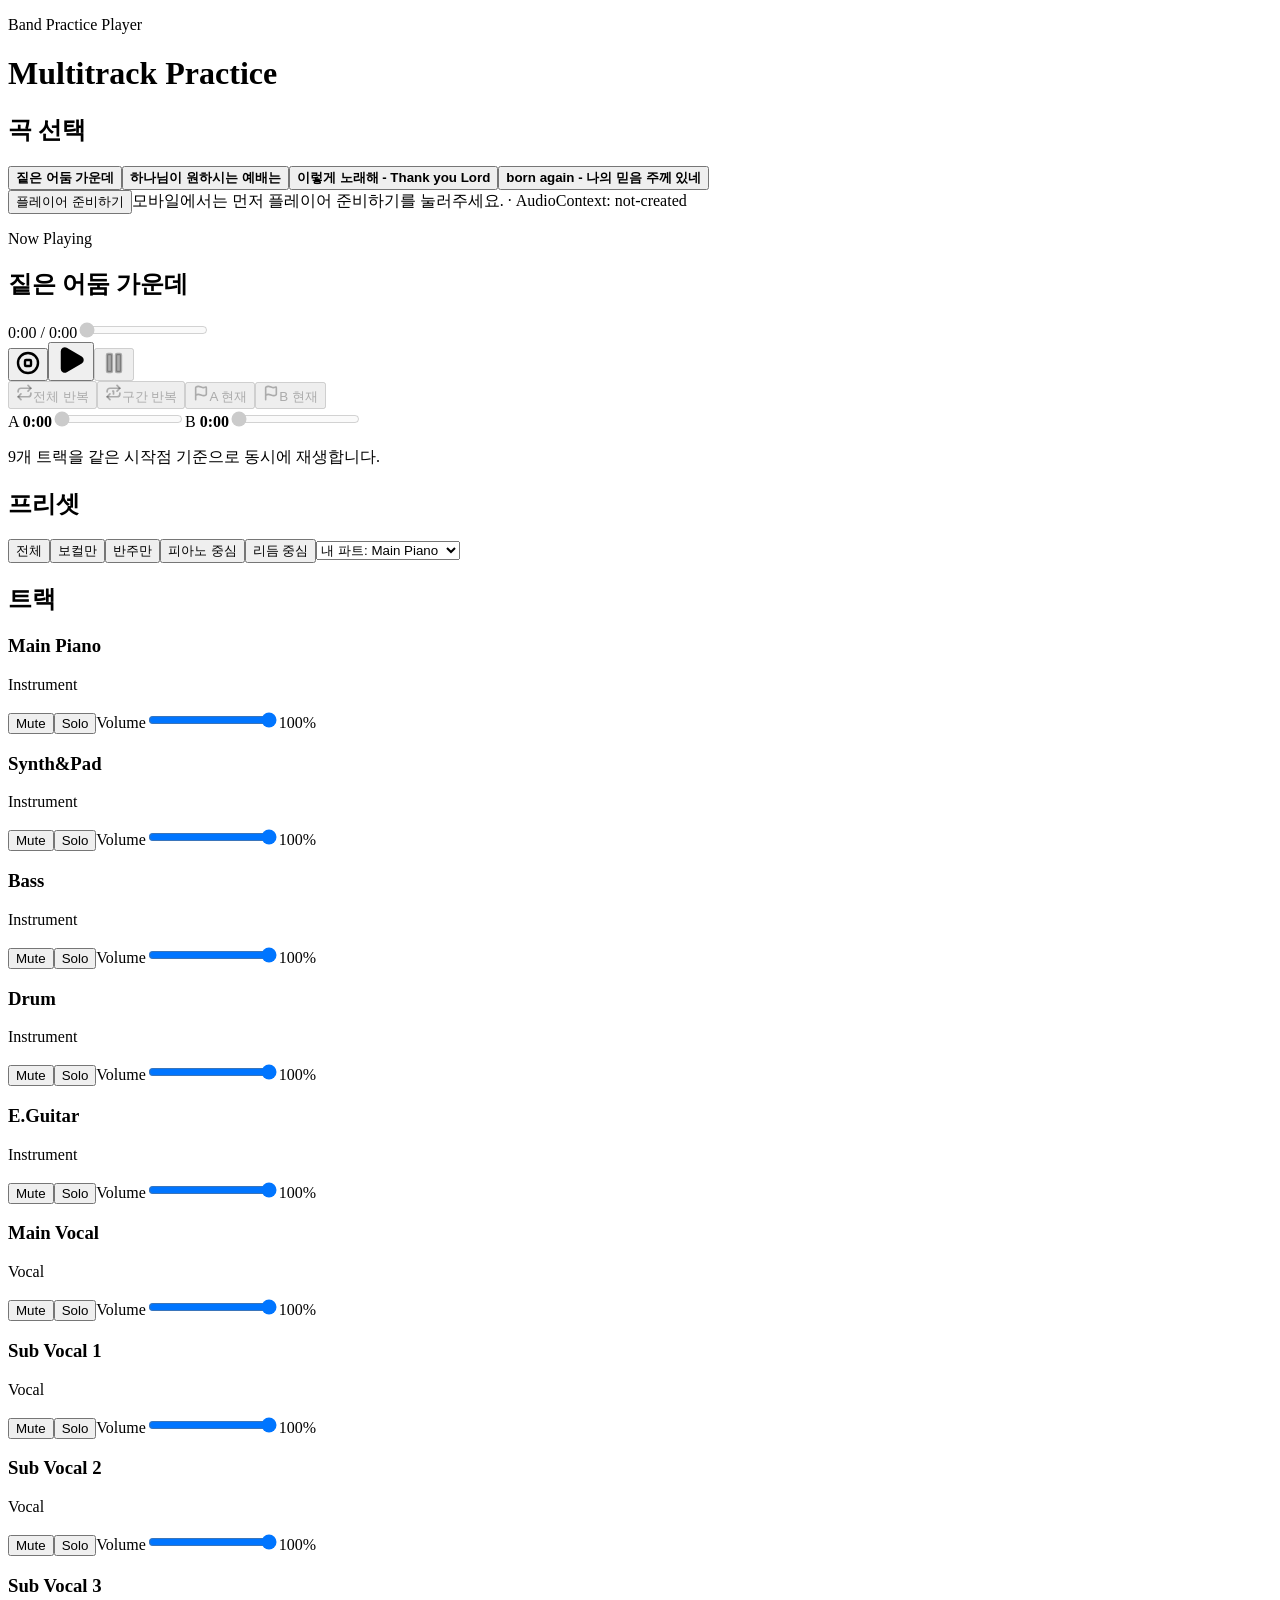
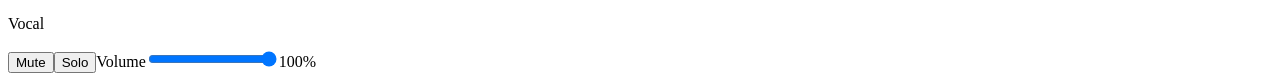
==== commit 6c89de83: "Deploy audio debug build" ====
--- a/index.html
+++ b/index.html
@@ -1 +1 @@
-<!DOCTYPE html><!--8Y5UvnV9uBg5KL8II4Rwm--><html lang="ko"><head><meta charSet="utf-8"/><meta name="viewport" content="width=device-width, initial-scale=1, viewport-fit=cover"/><link rel="stylesheet" href="/bw-practice-link-bbd62a08/_next/static/css/e9c50f5c6e7485b8.css" data-precedence="next"/><link rel="stylesheet" href="/bw-practice-link-bbd62a08/_next/static/css/7d5276882676a279.css" data-precedence="next"/><link rel="preload" as="script" fetchPriority="low" href="/bw-practice-link-bbd62a08/_next/static/chunks/webpack-621b457c436caf60.js"/><script src="/bw-practice-link-bbd62a08/_next/static/chunks/4bd1b696-c023c6e3521b1417.js" async=""></script><script src="/bw-practice-link-bbd62a08/_next/static/chunks/255-01c23c3b5632a914.js" async=""></script><script src="/bw-practice-link-bbd62a08/_next/static/chunks/main-app-a0b733ebdaf99fee.js" async=""></script><script src="/bw-practice-link-bbd62a08/_next/static/chunks/app/page-76bb5cc7b4de6543.js" async=""></script><meta name="theme-color" content="#111417"/><title>Band Practice Player</title><meta name="description" content="Multitrack practice player for worship band teams."/><script src="/bw-practice-link-bbd62a08/_next/static/chunks/polyfills-42372ed130431b0a.js" noModule=""></script></head><body><div hidden=""><!--$--><!--/$--></div><main class="player_shell__OS4gv"><header class="player_header__bHYFz"><div><p class="player_eyebrow__irRan">Band Practice Player</p><h1 class="player_title__lRxrp">Multitrack Practice</h1></div></header><div class="player_mainGrid__L0m8Z"><section class="player_sidePanel__COCtW" aria-label="곡 선택"><h2 class="player_sectionTitle__pw4S1">곡 선택</h2><div class="player_songList__LNf48"><button class="player_songButton__9SthM player_songButtonActive__vRYoo" type="button"><strong>짙은 어둠 가운데</strong></button><button class="player_songButton__9SthM " type="button"><strong>하나님이 원하시는 예배는</strong></button><button class="player_songButton__9SthM " type="button"><strong>이렇게 노래해 - Thank you Lord</strong></button><button class="player_songButton__9SthM " type="button"><strong>born again - 나의 믿음 주께 있네</strong></button></div></section><div class="player_content__CBQbT"><section class="player_playerPanel___YfSY" aria-label="플레이어 컨트롤"><div class="player_prepareRow__3Zfk0"><button class="player_prepareButton__7N_Im" type="button">플레이어 준비하기</button><span class="player_readyBadge__LZA7d">모바일에서는 먼저 플레이어 준비하기를 눌러주세요.</span></div><div class="player_playerDisplay__8mP4A"><p class="player_playerLabel__cdAZj">Now Playing</p><h2>짙은 어둠 가운데</h2><span class="player_timeReadout__uxqrQ">0:00<!-- --> / <!-- -->0:00</span><input aria-label="재생 위치" class="player_seek__lSorP" disabled="" max="0" min="0" step="0.01" type="range" value="0"/><div class="player_transportButtons__jDoum"><button aria-label="정지" class="player_controlButton__qo_pc" title="정지" type="button"><svg xmlns="http://www.w3.org/2000/svg" width="24" height="24" viewBox="0 0 24 24" fill="none" stroke="currentColor" stroke-width="2.4" stroke-linecap="round" stroke-linejoin="round" class="lucide lucide-circle-stop" aria-hidden="true"><circle cx="12" cy="12" r="10"></circle><rect x="9" y="9" width="6" height="6" rx="1"></rect></svg></button><button aria-label="재생" class="player_controlButton__qo_pc player_playControl__icY7C" title="재생" type="button"><svg xmlns="http://www.w3.org/2000/svg" width="30" height="30" viewBox="0 0 24 24" fill="currentColor" stroke="currentColor" stroke-width="2.4" stroke-linecap="round" stroke-linejoin="round" class="lucide lucide-play" aria-hidden="true"><path d="M5 5a2 2 0 0 1 3.008-1.728l11.997 6.998a2 2 0 0 1 .003 3.458l-12 7A2 2 0 0 1 5 19z"></path></svg></button><button aria-label="일시정지" class="player_controlButton__qo_pc" disabled="" title="일시정지" type="button"><svg xmlns="http://www.w3.org/2000/svg" width="24" height="24" viewBox="0 0 24 24" fill="currentColor" stroke="currentColor" stroke-width="2.4" stroke-linecap="round" stroke-linejoin="round" class="lucide lucide-pause" aria-hidden="true"><rect x="14" y="3" width="5" height="18" rx="1"></rect><rect x="5" y="3" width="5" height="18" rx="1"></rect></svg></button></div></div><div class="player_loopControls__lKPQq" aria-label="반복 컨트롤"><div class="player_loopButtons__svpAB"><button aria-pressed="false" class="player_loopButton__gJURQ " disabled="" type="button"><svg xmlns="http://www.w3.org/2000/svg" width="17" height="17" viewBox="0 0 24 24" fill="none" stroke="currentColor" stroke-width="2.4" stroke-linecap="round" stroke-linejoin="round" class="lucide lucide-repeat" aria-hidden="true"><path d="m17 2 4 4-4 4"></path><path d="M3 11v-1a4 4 0 0 1 4-4h14"></path><path d="m7 22-4-4 4-4"></path><path d="M21 13v1a4 4 0 0 1-4 4H3"></path></svg>전체 반복</button><button aria-pressed="false" class="player_loopButton__gJURQ " disabled="" type="button"><svg xmlns="http://www.w3.org/2000/svg" width="17" height="17" viewBox="0 0 24 24" fill="none" stroke="currentColor" stroke-width="2.4" stroke-linecap="round" stroke-linejoin="round" class="lucide lucide-repeat1 lucide-repeat-1" aria-hidden="true"><path d="m17 2 4 4-4 4"></path><path d="M3 11v-1a4 4 0 0 1 4-4h14"></path><path d="m7 22-4-4 4-4"></path><path d="M21 13v1a4 4 0 0 1-4 4H3"></path><path d="M11 10h1v4"></path></svg>구간 반복</button><button class="player_loopMarkerButton__tg98y" disabled="" type="button"><svg xmlns="http://www.w3.org/2000/svg" width="16" height="16" viewBox="0 0 24 24" fill="none" stroke="currentColor" stroke-width="2.4" stroke-linecap="round" stroke-linejoin="round" class="lucide lucide-flag" aria-hidden="true"><path d="M4 22V4a1 1 0 0 1 .4-.8A6 6 0 0 1 8 2c3 0 5 2 7.333 2q2 0 3.067-.8A1 1 0 0 1 20 4v10a1 1 0 0 1-.4.8A6 6 0 0 1 16 16c-3 0-5-2-8-2a6 6 0 0 0-4 1.528"></path></svg>A 현재</button><button class="player_loopMarkerButton__tg98y" disabled="" type="button"><svg xmlns="http://www.w3.org/2000/svg" width="16" height="16" viewBox="0 0 24 24" fill="none" stroke="currentColor" stroke-width="2.4" stroke-linecap="round" stroke-linejoin="round" class="lucide lucide-flag" aria-hidden="true"><path d="M4 22V4a1 1 0 0 1 .4-.8A6 6 0 0 1 8 2c3 0 5 2 7.333 2q2 0 3.067-.8A1 1 0 0 1 20 4v10a1 1 0 0 1-.4.8A6 6 0 0 1 16 16c-3 0-5-2-8-2a6 6 0 0 0-4 1.528"></path></svg>B 현재</button></div><div class="player_loopRangeGrid__ZUmPH"><label class="player_loopRange__W3l8L"><span class="player_loopRangeHeader__0LCqw">A <strong>0:00</strong></span><input aria-label="구간 반복 시작" disabled="" max="0" min="0" step="0.01" type="range" value="0"/></label><label class="player_loopRange__W3l8L"><span class="player_loopRangeHeader__0LCqw">B <strong>0:00</strong></span><input aria-label="구간 반복 끝" disabled="" max="0" min="0" step="0.01" type="range" value="0"/></label></div></div><p class="player_message__wNWmL " role="status">9개 트랙을 같은 시작점 기준으로 동시에 재생합니다.</p></section><section class="player_presetPanel__zj_BU" aria-label="프리셋"><h2 class="player_sectionTitle__pw4S1">프리셋</h2><div class="player_presetControls__3YYY_"><button class="player_presetButton__vY11r" type="button">전체</button><button class="player_presetButton__vY11r" type="button">보컬만</button><button class="player_presetButton__vY11r" type="button">반주만</button><button class="player_presetButton__vY11r" type="button">피아노 중심</button><button class="player_presetButton__vY11r" type="button">리듬 중심</button><select aria-label="내 파트" class="player_partSelect__KuVQa"><option value="main-piano" selected="">내 파트: <!-- -->Main Piano</option><option value="synth-pad">내 파트: <!-- -->Synth&amp;Pad</option><option value="bass">내 파트: <!-- -->Bass</option><option value="drum">내 파트: <!-- -->Drum</option><option value="eguitar">내 파트: <!-- -->E.Guitar</option><option value="main-vocal">내 파트: <!-- -->Main Vocal</option><option value="sub-vocal-1">내 파트: <!-- -->Sub Vocal 1</option><option value="sub-vocal-2">내 파트: <!-- -->Sub Vocal 2</option><option value="sub-vocal-3">내 파트: <!-- -->Sub Vocal 3</option></select></div></section><section class="player_trackPanel__bxCjF" aria-label="트랙"><h2 class="player_sectionTitle__pw4S1">트랙</h2><div class="player_trackList__huWRQ"><article class="player_trackCard__W8G5W  "><div class="player_trackMeta__D4sQz"><span aria-hidden="true" class="player_trackStripe__OCaPE" style="background:#f0bd4f"></span><div><h3>Main Piano</h3><p>Instrument</p></div></div><div class="player_trackControls__zL676"><button aria-pressed="false" class="player_toggleButton__AmSoq " type="button">Mute</button><button aria-pressed="false" class="player_toggleButton__AmSoq " type="button">Solo</button><label class="player_volumeWrap__H6kPj"><span>Volume</span><input aria-label="Main Piano volume" max="100" min="0" type="range" value="100"/></label><output class="player_volumeOutput__ya9o_">100<!-- -->%</output></div></article><article class="player_trackCard__W8G5W  "><div class="player_trackMeta__D4sQz"><span aria-hidden="true" class="player_trackStripe__OCaPE" style="background:#73a7d6"></span><div><h3>Synth&amp;Pad</h3><p>Instrument</p></div></div><div class="player_trackControls__zL676"><button aria-pressed="false" class="player_toggleButton__AmSoq " type="button">Mute</button><button aria-pressed="false" class="player_toggleButton__AmSoq " type="button">Solo</button><label class="player_volumeWrap__H6kPj"><span>Volume</span><input aria-label="Synth&amp;Pad volume" max="100" min="0" type="range" value="100"/></label><output class="player_volumeOutput__ya9o_">100<!-- -->%</output></div></article><article class="player_trackCard__W8G5W  "><div class="player_trackMeta__D4sQz"><span aria-hidden="true" class="player_trackStripe__OCaPE" style="background:#7bc77a"></span><div><h3>Bass</h3><p>Instrument</p></div></div><div class="player_trackControls__zL676"><button aria-pressed="false" class="player_toggleButton__AmSoq " type="button">Mute</button><button aria-pressed="false" class="player_toggleButton__AmSoq " type="button">Solo</button><label class="player_volumeWrap__H6kPj"><span>Volume</span><input aria-label="Bass volume" max="100" min="0" type="range" value="100"/></label><output class="player_volumeOutput__ya9o_">100<!-- -->%</output></div></article><article class="player_trackCard__W8G5W  "><div class="player_trackMeta__D4sQz"><span aria-hidden="true" class="player_trackStripe__OCaPE" style="background:#ee716b"></span><div><h3>Drum</h3><p>Instrument</p></div></div><div class="player_trackControls__zL676"><button aria-pressed="false" class="player_toggleButton__AmSoq " type="button">Mute</button><button aria-pressed="false" class="player_toggleButton__AmSoq " type="button">Solo</button><label class="player_volumeWrap__H6kPj"><span>Volume</span><input aria-label="Drum volume" max="100" min="0" type="range" value="100"/></label><output class="player_volumeOutput__ya9o_">100<!-- -->%</output></div></article><article class="player_trackCard__W8G5W  "><div class="player_trackMeta__D4sQz"><span aria-hidden="true" class="player_trackStripe__OCaPE" style="background:#c792ea"></span><div><h3>E.Guitar</h3><p>Instrument</p></div></div><div class="player_trackControls__zL676"><button aria-pressed="false" class="player_toggleButton__AmSoq " type="button">Mute</button><button aria-pressed="false" class="player_toggleButton__AmSoq " type="button">Solo</button><label class="player_volumeWrap__H6kPj"><span>Volume</span><input aria-label="E.Guitar volume" max="100" min="0" type="range" value="100"/></label><output class="player_volumeOutput__ya9o_">100<!-- -->%</output></div></article><article class="player_trackCard__W8G5W  "><div class="player_trackMeta__D4sQz"><span aria-hidden="true" class="player_trackStripe__OCaPE" style="background:#f39b6d"></span><div><h3>Main Vocal</h3><p>Vocal</p></div></div><div class="player_trackControls__zL676"><button aria-pressed="false" class="player_toggleButton__AmSoq " type="button">Mute</button><button aria-pressed="false" class="player_toggleButton__AmSoq " type="button">Solo</button><label class="player_volumeWrap__H6kPj"><span>Volume</span><input aria-label="Main Vocal volume" max="100" min="0" type="range" value="100"/></label><output class="player_volumeOutput__ya9o_">100<!-- -->%</output></div></article><article class="player_trackCard__W8G5W  "><div class="player_trackMeta__D4sQz"><span aria-hidden="true" class="player_trackStripe__OCaPE" style="background:#80cbc4"></span><div><h3>Sub Vocal 1</h3><p>Vocal</p></div></div><div class="player_trackControls__zL676"><button aria-pressed="false" class="player_toggleButton__AmSoq " type="button">Mute</button><button aria-pressed="false" class="player_toggleButton__AmSoq " type="button">Solo</button><label class="player_volumeWrap__H6kPj"><span>Volume</span><input aria-label="Sub Vocal 1 volume" max="100" min="0" type="range" value="100"/></label><output class="player_volumeOutput__ya9o_">100<!-- -->%</output></div></article><article class="player_trackCard__W8G5W  "><div class="player_trackMeta__D4sQz"><span aria-hidden="true" class="player_trackStripe__OCaPE" style="background:#d6d267"></span><div><h3>Sub Vocal 2</h3><p>Vocal</p></div></div><div class="player_trackControls__zL676"><button aria-pressed="false" class="player_toggleButton__AmSoq " type="button">Mute</button><button aria-pressed="false" class="player_toggleButton__AmSoq " type="button">Solo</button><label class="player_volumeWrap__H6kPj"><span>Volume</span><input aria-label="Sub Vocal 2 volume" max="100" min="0" type="range" value="100"/></label><output class="player_volumeOutput__ya9o_">100<!-- -->%</output></div></article><article class="player_trackCard__W8G5W  "><div class="player_trackMeta__D4sQz"><span aria-hidden="true" class="player_trackStripe__OCaPE" style="background:#b6a0ff"></span><div><h3>Sub Vocal 3</h3><p>Vocal</p></div></div><div class="player_trackControls__zL676"><button aria-pressed="false" class="player_toggleButton__AmSoq " type="button">Mute</button><button aria-pressed="false" class="player_toggleButton__AmSoq " type="button">Solo</button><label class="player_volumeWrap__H6kPj"><span>Volume</span><input aria-label="Sub Vocal 3 volume" max="100" min="0" type="range" value="100"/></label><output class="player_volumeOutput__ya9o_">100<!-- -->%</output></div></article></div></section></div></div></main><!--$--><!--/$--><script src="/bw-practice-link-bbd62a08/_next/static/chunks/webpack-621b457c436caf60.js" id="_R_" async=""></script><script>(self.__next_f=self.__next_f||[]).push([0])</script><script>self.__next_f.push([1,"1:\"$Sreact.fragment\"\n2:I[9766,[],\"\"]\n3:I[8924,[],\"\"]\n4:I[1959,[],\"ClientPageRoot\"]\n5:I[3925,[\"974\",\"static/chunks/app/page-76bb5cc7b4de6543.js\"],\"default\"]\n8:I[4431,[],\"OutletBoundary\"]\na:I[5278,[],\"AsyncMetadataOutlet\"]\nc:I[4431,[],\"ViewportBoundary\"]\ne:I[4431,[],\"MetadataBoundary\"]\nf:\"$Sreact.suspense\"\n11:I[7150,[],\"\"]\n:HL[\"/bw-practice-link-bbd62a08/_next/static/css/e9c50f5c6e7485b8.css\",\"style\"]\n:HL[\"/bw-practice-link-bbd62a08/_next/static/css/7d5276882676a279.css\",\"style\"]\n"])</script><script>self.__next_f.push([1,"0:{\"P\":null,\"b\":\"8Y5UvnV9uBg5KL8II4Rwm\",\"p\":\"/bw-practice-link-bbd62a08\",\"c\":[\"\",\"\"],\"i\":false,\"f\":[[[\"\",{\"children\":[\"__PAGE__\",{}]},\"$undefined\",\"$undefined\",true],[\"\",[\"$\",\"$1\",\"c\",{\"children\":[[[\"$\",\"link\",\"0\",{\"rel\":\"stylesheet\",\"href\":\"/bw-practice-link-bbd62a08/_next/static/css/e9c50f5c6e7485b8.css\",\"precedence\":\"next\",\"crossOrigin\":\"$undefined\",\"nonce\":\"$undefined\"}]],[\"$\",\"html\",null,{\"lang\":\"ko\",\"children\":[\"$\",\"body\",null,{\"children\":[\"$\",\"$L2\",null,{\"parallelRouterKey\":\"children\",\"error\":\"$undefined\",\"errorStyles\":\"$undefined\",\"errorScripts\":\"$undefined\",\"template\":[\"$\",\"$L3\",null,{}],\"templateStyles\":\"$undefined\",\"templateScripts\":\"$undefined\",\"notFound\":[[[\"$\",\"title\",null,{\"children\":\"404: This page could not be found.\"}],[\"$\",\"div\",null,{\"style\":{\"fontFamily\":\"system-ui,\\\"Segoe UI\\\",Roboto,Helvetica,Arial,sans-serif,\\\"Apple Color Emoji\\\",\\\"Segoe UI Emoji\\\"\",\"height\":\"100vh\",\"textAlign\":\"center\",\"display\":\"flex\",\"flexDirection\":\"column\",\"alignItems\":\"center\",\"justifyContent\":\"center\"},\"children\":[\"$\",\"div\",null,{\"children\":[[\"$\",\"style\",null,{\"dangerouslySetInnerHTML\":{\"__html\":\"body{color:#000;background:#fff;margin:0}.next-error-h1{border-right:1px solid rgba(0,0,0,.3)}@media (prefers-color-scheme:dark){body{color:#fff;background:#000}.next-error-h1{border-right:1px solid rgba(255,255,255,.3)}}\"}}],[\"$\",\"h1\",null,{\"className\":\"next-error-h1\",\"style\":{\"display\":\"inline-block\",\"margin\":\"0 20px 0 0\",\"padding\":\"0 23px 0 0\",\"fontSize\":24,\"fontWeight\":500,\"verticalAlign\":\"top\",\"lineHeight\":\"49px\"},\"children\":404}],[\"$\",\"div\",null,{\"style\":{\"display\":\"inline-block\"},\"children\":[\"$\",\"h2\",null,{\"style\":{\"fontSize\":14,\"fontWeight\":400,\"lineHeight\":\"49px\",\"margin\":0},\"children\":\"This page could not be found.\"}]}]]}]}]],[]],\"forbidden\":\"$undefined\",\"unauthorized\":\"$undefined\"}]}]}]]}],{\"children\":[\"__PAGE__\",[\"$\",\"$1\",\"c\",{\"children\":[[\"$\",\"$L4\",null,{\"Component\":\"$5\",\"searchParams\":{},\"params\":{},\"promises\":[\"$@6\",\"$@7\"]}],[[\"$\",\"link\",\"0\",{\"rel\":\"stylesheet\",\"href\":\"/bw-practice-link-bbd62a08/_next/static/css/7d5276882676a279.css\",\"precedence\":\"next\",\"crossOrigin\":\"$undefined\",\"nonce\":\"$undefined\"}]],[\"$\",\"$L8\",null,{\"children\":[\"$L9\",[\"$\",\"$La\",null,{\"promise\":\"$@b\"}]]}]]}],{},null,false]},null,false],[\"$\",\"$1\",\"h\",{\"children\":[null,[[\"$\",\"$Lc\",null,{\"children\":\"$Ld\"}],null],[\"$\",\"$Le\",null,{\"children\":[\"$\",\"div\",null,{\"hidden\":true,\"children\":[\"$\",\"$f\",null,{\"fallback\":null,\"children\":\"$L10\"}]}]}]]}],false]],\"m\":\"$undefined\",\"G\":[\"$11\",[]],\"s\":false,\"S\":true}\n"])</script><script>self.__next_f.push([1,"6:{}\n7:\"$0:f:0:1:2:children:1:props:children:0:props:params\"\n"])</script><script>self.__next_f.push([1,"d:[[\"$\",\"meta\",\"0\",{\"charSet\":\"utf-8\"}],[\"$\",\"meta\",\"1\",{\"name\":\"viewport\",\"content\":\"width=device-width, initial-scale=1, viewport-fit=cover\"}],[\"$\",\"meta\",\"2\",{\"name\":\"theme-color\",\"content\":\"#111417\"}]]\n9:null\n"])</script><script>self.__next_f.push([1,"b:{\"metadata\":[[\"$\",\"title\",\"0\",{\"children\":\"Band Practice Player\"}],[\"$\",\"meta\",\"1\",{\"name\":\"description\",\"content\":\"Multitrack practice player for worship band teams.\"}]],\"error\":null,\"digest\":\"$undefined\"}\n"])</script><script>self.__next_f.push([1,"10:\"$b:metadata\"\n"])</script></body></html>+<!DOCTYPE html><!--VOBBgaRsK7pOrNVRQ8o52--><html lang="ko"><head><meta charSet="utf-8"/><meta name="viewport" content="width=device-width, initial-scale=1, viewport-fit=cover"/><link rel="stylesheet" href="/bw-practice-link-bbd62a08/_next/static/css/e9c50f5c6e7485b8.css" data-precedence="next"/><link rel="stylesheet" href="/bw-practice-link-bbd62a08/_next/static/css/3d83edc34e675809.css" data-precedence="next"/><link rel="preload" as="script" fetchPriority="low" href="/bw-practice-link-bbd62a08/_next/static/chunks/webpack-621b457c436caf60.js"/><script src="/bw-practice-link-bbd62a08/_next/static/chunks/4bd1b696-c023c6e3521b1417.js" async=""></script><script src="/bw-practice-link-bbd62a08/_next/static/chunks/255-01c23c3b5632a914.js" async=""></script><script src="/bw-practice-link-bbd62a08/_next/static/chunks/main-app-a0b733ebdaf99fee.js" async=""></script><script src="/bw-practice-link-bbd62a08/_next/static/chunks/app/page-22534d214afddb84.js" async=""></script><meta name="theme-color" content="#111417"/><title>Band Practice Player</title><meta name="description" content="Multitrack practice player for worship band teams."/><script src="/bw-practice-link-bbd62a08/_next/static/chunks/polyfills-42372ed130431b0a.js" noModule=""></script></head><body><div hidden=""><!--$--><!--/$--></div><main class="player_shell__OS4gv"><header class="player_header__bHYFz"><div><p class="player_eyebrow__irRan">Band Practice Player</p><h1 class="player_title__lRxrp">Multitrack Practice</h1></div></header><div class="player_mainGrid__L0m8Z"><section class="player_sidePanel__COCtW" aria-label="곡 선택"><h2 class="player_sectionTitle__pw4S1">곡 선택</h2><div class="player_songList__LNf48"><button class="player_songButton__9SthM player_songButtonActive__vRYoo" type="button"><strong>짙은 어둠 가운데</strong></button><button class="player_songButton__9SthM " type="button"><strong>하나님이 원하시는 예배는</strong></button><button class="player_songButton__9SthM " type="button"><strong>이렇게 노래해 - Thank you Lord</strong></button><button class="player_songButton__9SthM " type="button"><strong>born again - 나의 믿음 주께 있네</strong></button></div></section><div class="player_content__CBQbT"><section class="player_playerPanel___YfSY" aria-label="플레이어 컨트롤"><div class="player_prepareRow__3Zfk0"><button class="player_prepareButton__7N_Im" type="button">플레이어 준비하기</button><span class="player_readyBadge__LZA7d">모바일에서는 먼저 플레이어 준비하기를 눌러주세요.<!-- --> · AudioContext: <!-- -->not-created</span></div><div class="player_playerDisplay__8mP4A"><p class="player_playerLabel__cdAZj">Now Playing</p><h2>짙은 어둠 가운데</h2><span class="player_timeReadout__uxqrQ">0:00<!-- --> / <!-- -->0:00</span><input aria-label="재생 위치" class="player_seek__lSorP" disabled="" max="0" min="0" step="0.01" type="range" value="0"/><div class="player_transportButtons__jDoum"><button aria-label="정지" class="player_controlButton__qo_pc" title="정지" type="button"><svg xmlns="http://www.w3.org/2000/svg" width="24" height="24" viewBox="0 0 24 24" fill="none" stroke="currentColor" stroke-width="2.4" stroke-linecap="round" stroke-linejoin="round" class="lucide lucide-circle-stop" aria-hidden="true"><circle cx="12" cy="12" r="10"></circle><rect x="9" y="9" width="6" height="6" rx="1"></rect></svg></button><button aria-label="재생" class="player_controlButton__qo_pc player_playControl__icY7C" title="재생" type="button"><svg xmlns="http://www.w3.org/2000/svg" width="30" height="30" viewBox="0 0 24 24" fill="currentColor" stroke="currentColor" stroke-width="2.4" stroke-linecap="round" stroke-linejoin="round" class="lucide lucide-play" aria-hidden="true"><path d="M5 5a2 2 0 0 1 3.008-1.728l11.997 6.998a2 2 0 0 1 .003 3.458l-12 7A2 2 0 0 1 5 19z"></path></svg></button><button aria-label="일시정지" class="player_controlButton__qo_pc" disabled="" title="일시정지" type="button"><svg xmlns="http://www.w3.org/2000/svg" width="24" height="24" viewBox="0 0 24 24" fill="currentColor" stroke="currentColor" stroke-width="2.4" stroke-linecap="round" stroke-linejoin="round" class="lucide lucide-pause" aria-hidden="true"><rect x="14" y="3" width="5" height="18" rx="1"></rect><rect x="5" y="3" width="5" height="18" rx="1"></rect></svg></button></div></div><div class="player_loopControls__lKPQq" aria-label="반복 컨트롤"><div class="player_loopButtons__svpAB"><button aria-pressed="false" class="player_loopButton__gJURQ " disabled="" type="button"><svg xmlns="http://www.w3.org/2000/svg" width="17" height="17" viewBox="0 0 24 24" fill="none" stroke="currentColor" stroke-width="2.4" stroke-linecap="round" stroke-linejoin="round" class="lucide lucide-repeat" aria-hidden="true"><path d="m17 2 4 4-4 4"></path><path d="M3 11v-1a4 4 0 0 1 4-4h14"></path><path d="m7 22-4-4 4-4"></path><path d="M21 13v1a4 4 0 0 1-4 4H3"></path></svg>전체 반복</button><button aria-pressed="false" class="player_loopButton__gJURQ " disabled="" type="button"><svg xmlns="http://www.w3.org/2000/svg" width="17" height="17" viewBox="0 0 24 24" fill="none" stroke="currentColor" stroke-width="2.4" stroke-linecap="round" stroke-linejoin="round" class="lucide lucide-repeat1 lucide-repeat-1" aria-hidden="true"><path d="m17 2 4 4-4 4"></path><path d="M3 11v-1a4 4 0 0 1 4-4h14"></path><path d="m7 22-4-4 4-4"></path><path d="M21 13v1a4 4 0 0 1-4 4H3"></path><path d="M11 10h1v4"></path></svg>구간 반복</button><button class="player_loopMarkerButton__tg98y" disabled="" type="button"><svg xmlns="http://www.w3.org/2000/svg" width="16" height="16" viewBox="0 0 24 24" fill="none" stroke="currentColor" stroke-width="2.4" stroke-linecap="round" stroke-linejoin="round" class="lucide lucide-flag" aria-hidden="true"><path d="M4 22V4a1 1 0 0 1 .4-.8A6 6 0 0 1 8 2c3 0 5 2 7.333 2q2 0 3.067-.8A1 1 0 0 1 20 4v10a1 1 0 0 1-.4.8A6 6 0 0 1 16 16c-3 0-5-2-8-2a6 6 0 0 0-4 1.528"></path></svg>A 현재</button><button class="player_loopMarkerButton__tg98y" disabled="" type="button"><svg xmlns="http://www.w3.org/2000/svg" width="16" height="16" viewBox="0 0 24 24" fill="none" stroke="currentColor" stroke-width="2.4" stroke-linecap="round" stroke-linejoin="round" class="lucide lucide-flag" aria-hidden="true"><path d="M4 22V4a1 1 0 0 1 .4-.8A6 6 0 0 1 8 2c3 0 5 2 7.333 2q2 0 3.067-.8A1 1 0 0 1 20 4v10a1 1 0 0 1-.4.8A6 6 0 0 1 16 16c-3 0-5-2-8-2a6 6 0 0 0-4 1.528"></path></svg>B 현재</button></div><div class="player_loopRangeGrid__ZUmPH"><label class="player_loopRange__W3l8L"><span class="player_loopRangeHeader__0LCqw">A <strong>0:00</strong></span><input aria-label="구간 반복 시작" disabled="" max="0" min="0" step="0.01" type="range" value="0"/></label><label class="player_loopRange__W3l8L"><span class="player_loopRangeHeader__0LCqw">B <strong>0:00</strong></span><input aria-label="구간 반복 끝" disabled="" max="0" min="0" step="0.01" type="range" value="0"/></label></div></div><p class="player_message__wNWmL " role="status">9개 트랙을 같은 시작점 기준으로 동시에 재생합니다.</p></section><section class="player_presetPanel__zj_BU" aria-label="프리셋"><h2 class="player_sectionTitle__pw4S1">프리셋</h2><div class="player_presetControls__3YYY_"><button class="player_presetButton__vY11r" type="button">전체</button><button class="player_presetButton__vY11r" type="button">보컬만</button><button class="player_presetButton__vY11r" type="button">반주만</button><button class="player_presetButton__vY11r" type="button">피아노 중심</button><button class="player_presetButton__vY11r" type="button">리듬 중심</button><select aria-label="내 파트" class="player_partSelect__KuVQa"><option value="main-piano" selected="">내 파트: <!-- -->Main Piano</option><option value="synth-pad">내 파트: <!-- -->Synth&amp;Pad</option><option value="bass">내 파트: <!-- -->Bass</option><option value="drum">내 파트: <!-- -->Drum</option><option value="eguitar">내 파트: <!-- -->E.Guitar</option><option value="main-vocal">내 파트: <!-- -->Main Vocal</option><option value="sub-vocal-1">내 파트: <!-- -->Sub Vocal 1</option><option value="sub-vocal-2">내 파트: <!-- -->Sub Vocal 2</option><option value="sub-vocal-3">내 파트: <!-- -->Sub Vocal 3</option></select></div></section><section class="player_trackPanel__bxCjF" aria-label="트랙"><h2 class="player_sectionTitle__pw4S1">트랙</h2><div class="player_trackList__huWRQ"><article class="player_trackCard__W8G5W  "><div class="player_trackMeta__D4sQz"><span aria-hidden="true" class="player_trackStripe__OCaPE" style="background:#f0bd4f"></span><div><h3>Main Piano</h3><p>Instrument</p></div></div><div class="player_trackControls__zL676"><button aria-pressed="false" class="player_toggleButton__AmSoq " type="button">Mute</button><button aria-pressed="false" class="player_toggleButton__AmSoq " type="button">Solo</button><label class="player_volumeWrap__H6kPj"><span>Volume</span><input aria-label="Main Piano volume" max="100" min="0" type="range" value="100"/></label><output class="player_volumeOutput__ya9o_">100<!-- -->%</output></div></article><article class="player_trackCard__W8G5W  "><div class="player_trackMeta__D4sQz"><span aria-hidden="true" class="player_trackStripe__OCaPE" style="background:#73a7d6"></span><div><h3>Synth&amp;Pad</h3><p>Instrument</p></div></div><div class="player_trackControls__zL676"><button aria-pressed="false" class="player_toggleButton__AmSoq " type="button">Mute</button><button aria-pressed="false" class="player_toggleButton__AmSoq " type="button">Solo</button><label class="player_volumeWrap__H6kPj"><span>Volume</span><input aria-label="Synth&amp;Pad volume" max="100" min="0" type="range" value="100"/></label><output class="player_volumeOutput__ya9o_">100<!-- -->%</output></div></article><article class="player_trackCard__W8G5W  "><div class="player_trackMeta__D4sQz"><span aria-hidden="true" class="player_trackStripe__OCaPE" style="background:#7bc77a"></span><div><h3>Bass</h3><p>Instrument</p></div></div><div class="player_trackControls__zL676"><button aria-pressed="false" class="player_toggleButton__AmSoq " type="button">Mute</button><button aria-pressed="false" class="player_toggleButton__AmSoq " type="button">Solo</button><label class="player_volumeWrap__H6kPj"><span>Volume</span><input aria-label="Bass volume" max="100" min="0" type="range" value="100"/></label><output class="player_volumeOutput__ya9o_">100<!-- -->%</output></div></article><article class="player_trackCard__W8G5W  "><div class="player_trackMeta__D4sQz"><span aria-hidden="true" class="player_trackStripe__OCaPE" style="background:#ee716b"></span><div><h3>Drum</h3><p>Instrument</p></div></div><div class="player_trackControls__zL676"><button aria-pressed="false" class="player_toggleButton__AmSoq " type="button">Mute</button><button aria-pressed="false" class="player_toggleButton__AmSoq " type="button">Solo</button><label class="player_volumeWrap__H6kPj"><span>Volume</span><input aria-label="Drum volume" max="100" min="0" type="range" value="100"/></label><output class="player_volumeOutput__ya9o_">100<!-- -->%</output></div></article><article class="player_trackCard__W8G5W  "><div class="player_trackMeta__D4sQz"><span aria-hidden="true" class="player_trackStripe__OCaPE" style="background:#c792ea"></span><div><h3>E.Guitar</h3><p>Instrument</p></div></div><div class="player_trackControls__zL676"><button aria-pressed="false" class="player_toggleButton__AmSoq " type="button">Mute</button><button aria-pressed="false" class="player_toggleButton__AmSoq " type="button">Solo</button><label class="player_volumeWrap__H6kPj"><span>Volume</span><input aria-label="E.Guitar volume" max="100" min="0" type="range" value="100"/></label><output class="player_volumeOutput__ya9o_">100<!-- -->%</output></div></article><article class="player_trackCard__W8G5W  "><div class="player_trackMeta__D4sQz"><span aria-hidden="true" class="player_trackStripe__OCaPE" style="background:#f39b6d"></span><div><h3>Main Vocal</h3><p>Vocal</p></div></div><div class="player_trackControls__zL676"><button aria-pressed="false" class="player_toggleButton__AmSoq " type="button">Mute</button><button aria-pressed="false" class="player_toggleButton__AmSoq " type="button">Solo</button><label class="player_volumeWrap__H6kPj"><span>Volume</span><input aria-label="Main Vocal volume" max="100" min="0" type="range" value="100"/></label><output class="player_volumeOutput__ya9o_">100<!-- -->%</output></div></article><article class="player_trackCard__W8G5W  "><div class="player_trackMeta__D4sQz"><span aria-hidden="true" class="player_trackStripe__OCaPE" style="background:#80cbc4"></span><div><h3>Sub Vocal 1</h3><p>Vocal</p></div></div><div class="player_trackControls__zL676"><button aria-pressed="false" class="player_toggleButton__AmSoq " type="button">Mute</button><button aria-pressed="false" class="player_toggleButton__AmSoq " type="button">Solo</button><label class="player_volumeWrap__H6kPj"><span>Volume</span><input aria-label="Sub Vocal 1 volume" max="100" min="0" type="range" value="100"/></label><output class="player_volumeOutput__ya9o_">100<!-- -->%</output></div></article><article class="player_trackCard__W8G5W  "><div class="player_trackMeta__D4sQz"><span aria-hidden="true" class="player_trackStripe__OCaPE" style="background:#d6d267"></span><div><h3>Sub Vocal 2</h3><p>Vocal</p></div></div><div class="player_trackControls__zL676"><button aria-pressed="false" class="player_toggleButton__AmSoq " type="button">Mute</button><button aria-pressed="false" class="player_toggleButton__AmSoq " type="button">Solo</button><label class="player_volumeWrap__H6kPj"><span>Volume</span><input aria-label="Sub Vocal 2 volume" max="100" min="0" type="range" value="100"/></label><output class="player_volumeOutput__ya9o_">100<!-- -->%</output></div></article><article class="player_trackCard__W8G5W  "><div class="player_trackMeta__D4sQz"><span aria-hidden="true" class="player_trackStripe__OCaPE" style="background:#b6a0ff"></span><div><h3>Sub Vocal 3</h3><p>Vocal</p></div></div><div class="player_trackControls__zL676"><button aria-pressed="false" class="player_toggleButton__AmSoq " type="button">Mute</button><button aria-pressed="false" class="player_toggleButton__AmSoq " type="button">Solo</button><label class="player_volumeWrap__H6kPj"><span>Volume</span><input aria-label="Sub Vocal 3 volume" max="100" min="0" type="range" value="100"/></label><output class="player_volumeOutput__ya9o_">100<!-- -->%</output></div></article></div></section></div></div></main><!--$--><!--/$--><script src="/bw-practice-link-bbd62a08/_next/static/chunks/webpack-621b457c436caf60.js" id="_R_" async=""></script><script>(self.__next_f=self.__next_f||[]).push([0])</script><script>self.__next_f.push([1,"1:\"$Sreact.fragment\"\n2:I[9766,[],\"\"]\n3:I[8924,[],\"\"]\n4:I[1959,[],\"ClientPageRoot\"]\n5:I[3925,[\"974\",\"static/chunks/app/page-22534d214afddb84.js\"],\"default\"]\n8:I[4431,[],\"OutletBoundary\"]\na:I[5278,[],\"AsyncMetadataOutlet\"]\nc:I[4431,[],\"ViewportBoundary\"]\ne:I[4431,[],\"MetadataBoundary\"]\nf:\"$Sreact.suspense\"\n11:I[7150,[],\"\"]\n:HL[\"/bw-practice-link-bbd62a08/_next/static/css/e9c50f5c6e7485b8.css\",\"style\"]\n:HL[\"/bw-practice-link-bbd62a08/_next/static/css/3d83edc34e675809.css\",\"style\"]\n"])</script><script>self.__next_f.push([1,"0:{\"P\":null,\"b\":\"VOBBgaRsK7pOrNVRQ8o52\",\"p\":\"/bw-practice-link-bbd62a08\",\"c\":[\"\",\"\"],\"i\":false,\"f\":[[[\"\",{\"children\":[\"__PAGE__\",{}]},\"$undefined\",\"$undefined\",true],[\"\",[\"$\",\"$1\",\"c\",{\"children\":[[[\"$\",\"link\",\"0\",{\"rel\":\"stylesheet\",\"href\":\"/bw-practice-link-bbd62a08/_next/static/css/e9c50f5c6e7485b8.css\",\"precedence\":\"next\",\"crossOrigin\":\"$undefined\",\"nonce\":\"$undefined\"}]],[\"$\",\"html\",null,{\"lang\":\"ko\",\"children\":[\"$\",\"body\",null,{\"children\":[\"$\",\"$L2\",null,{\"parallelRouterKey\":\"children\",\"error\":\"$undefined\",\"errorStyles\":\"$undefined\",\"errorScripts\":\"$undefined\",\"template\":[\"$\",\"$L3\",null,{}],\"templateStyles\":\"$undefined\",\"templateScripts\":\"$undefined\",\"notFound\":[[[\"$\",\"title\",null,{\"children\":\"404: This page could not be found.\"}],[\"$\",\"div\",null,{\"style\":{\"fontFamily\":\"system-ui,\\\"Segoe UI\\\",Roboto,Helvetica,Arial,sans-serif,\\\"Apple Color Emoji\\\",\\\"Segoe UI Emoji\\\"\",\"height\":\"100vh\",\"textAlign\":\"center\",\"display\":\"flex\",\"flexDirection\":\"column\",\"alignItems\":\"center\",\"justifyContent\":\"center\"},\"children\":[\"$\",\"div\",null,{\"children\":[[\"$\",\"style\",null,{\"dangerouslySetInnerHTML\":{\"__html\":\"body{color:#000;background:#fff;margin:0}.next-error-h1{border-right:1px solid rgba(0,0,0,.3)}@media (prefers-color-scheme:dark){body{color:#fff;background:#000}.next-error-h1{border-right:1px solid rgba(255,255,255,.3)}}\"}}],[\"$\",\"h1\",null,{\"className\":\"next-error-h1\",\"style\":{\"display\":\"inline-block\",\"margin\":\"0 20px 0 0\",\"padding\":\"0 23px 0 0\",\"fontSize\":24,\"fontWeight\":500,\"verticalAlign\":\"top\",\"lineHeight\":\"49px\"},\"children\":404}],[\"$\",\"div\",null,{\"style\":{\"display\":\"inline-block\"},\"children\":[\"$\",\"h2\",null,{\"style\":{\"fontSize\":14,\"fontWeight\":400,\"lineHeight\":\"49px\",\"margin\":0},\"children\":\"This page could not be found.\"}]}]]}]}]],[]],\"forbidden\":\"$undefined\",\"unauthorized\":\"$undefined\"}]}]}]]}],{\"children\":[\"__PAGE__\",[\"$\",\"$1\",\"c\",{\"children\":[[\"$\",\"$L4\",null,{\"Component\":\"$5\",\"searchParams\":{},\"params\":{},\"promises\":[\"$@6\",\"$@7\"]}],[[\"$\",\"link\",\"0\",{\"rel\":\"stylesheet\",\"href\":\"/bw-practice-link-bbd62a08/_next/static/css/3d83edc34e675809.css\",\"precedence\":\"next\",\"crossOrigin\":\"$undefined\",\"nonce\":\"$undefined\"}]],[\"$\",\"$L8\",null,{\"children\":[\"$L9\",[\"$\",\"$La\",null,{\"promise\":\"$@b\"}]]}]]}],{},null,false]},null,false],[\"$\",\"$1\",\"h\",{\"children\":[null,[[\"$\",\"$Lc\",null,{\"children\":\"$Ld\"}],null],[\"$\",\"$Le\",null,{\"children\":[\"$\",\"div\",null,{\"hidden\":true,\"children\":[\"$\",\"$f\",null,{\"fallback\":null,\"children\":\"$L10\"}]}]}]]}],false]],\"m\":\"$undefined\",\"G\":[\"$11\",[]],\"s\":false,\"S\":true}\n"])</script><script>self.__next_f.push([1,"6:{}\n7:\"$0:f:0:1:2:children:1:props:children:0:props:params\"\n"])</script><script>self.__next_f.push([1,"d:[[\"$\",\"meta\",\"0\",{\"charSet\":\"utf-8\"}],[\"$\",\"meta\",\"1\",{\"name\":\"viewport\",\"content\":\"width=device-width, initial-scale=1, viewport-fit=cover\"}],[\"$\",\"meta\",\"2\",{\"name\":\"theme-color\",\"content\":\"#111417\"}]]\n9:null\n"])</script><script>self.__next_f.push([1,"b:{\"metadata\":[[\"$\",\"title\",\"0\",{\"children\":\"Band Practice Player\"}],[\"$\",\"meta\",\"1\",{\"name\":\"description\",\"content\":\"Multitrack practice player for worship band teams.\"}]],\"error\":null,\"digest\":\"$undefined\"}\n"])</script><script>self.__next_f.push([1,"10:\"$b:metadata\"\n"])</script></body></html>
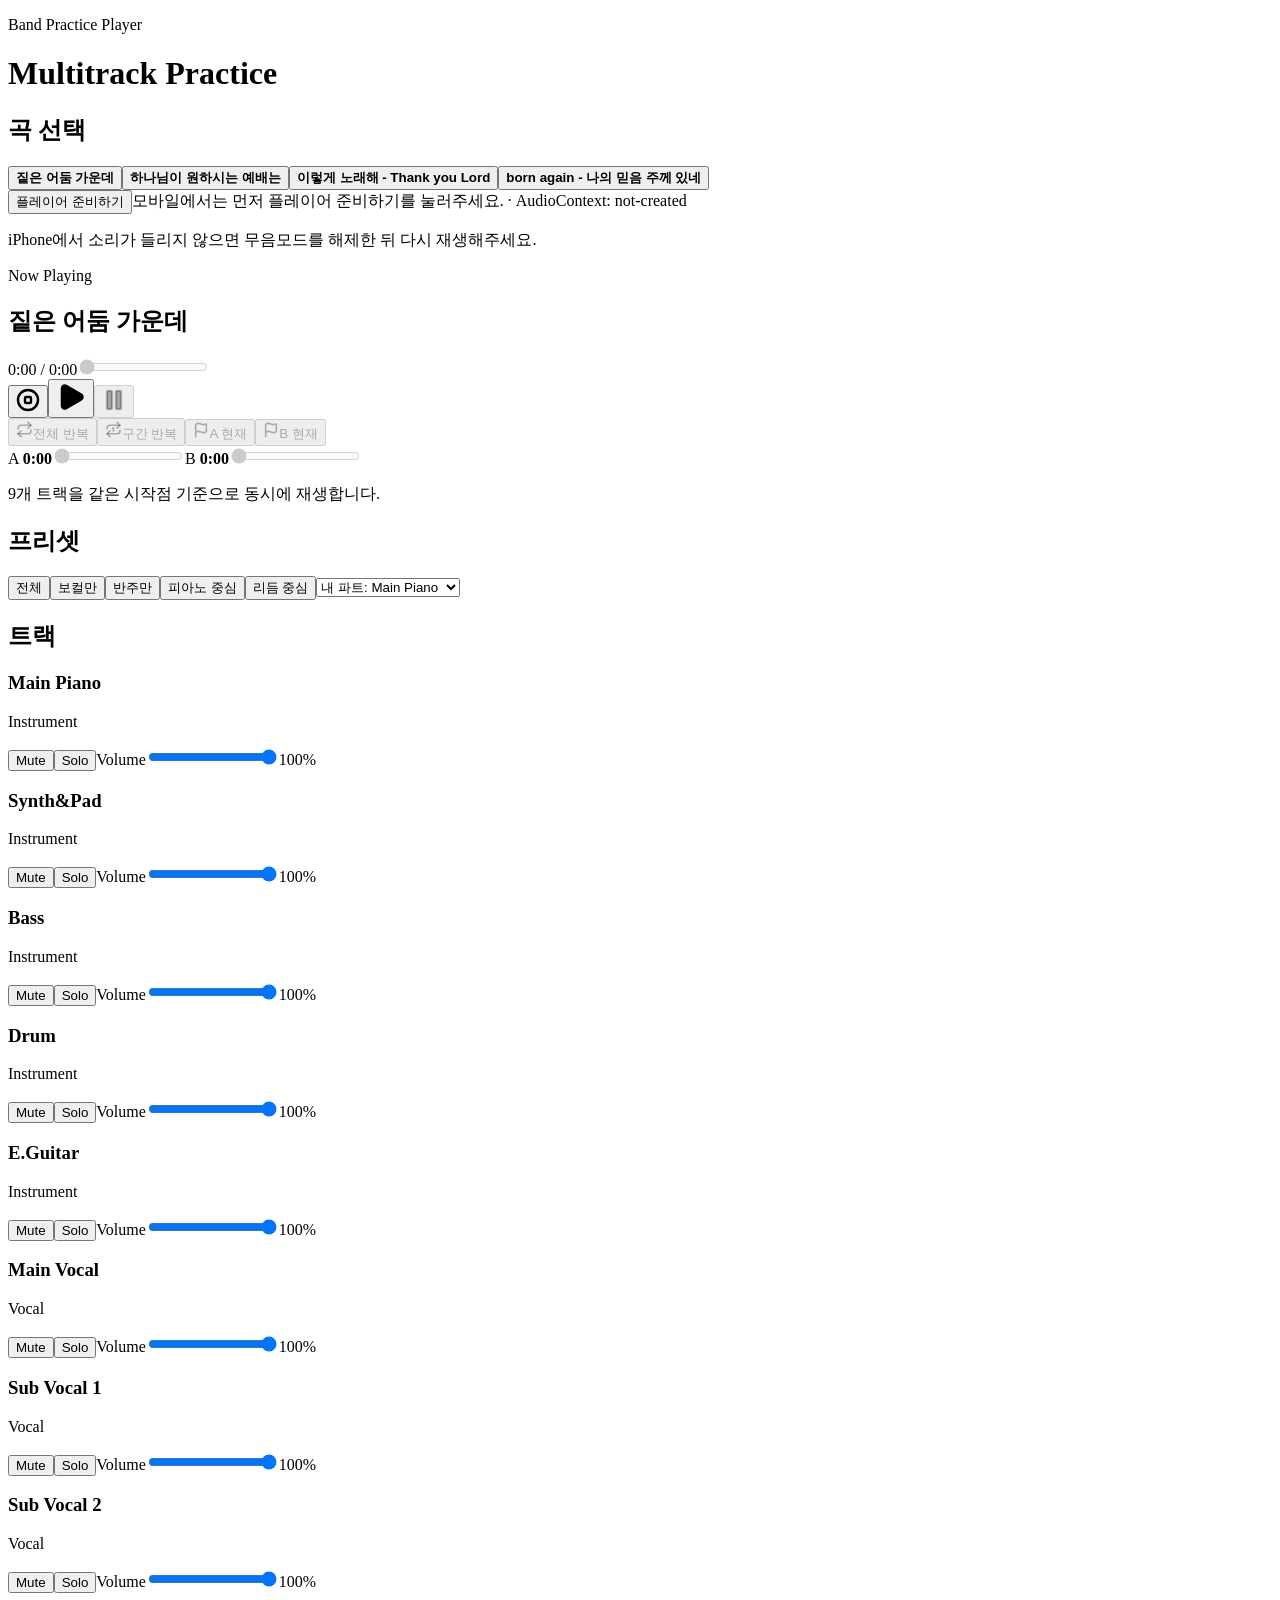
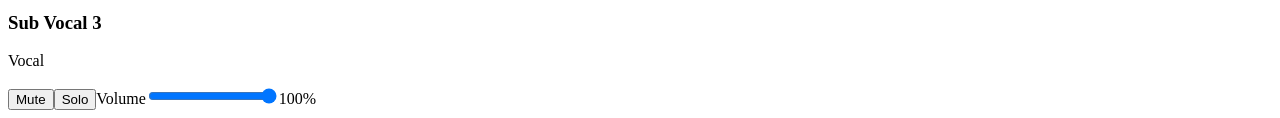
==== commit 1c1d9d91: "Deploy iPhone silent mode hint" ====
--- a/index.html
+++ b/index.html
@@ -1 +1 @@
-<!DOCTYPE html><!--VOBBgaRsK7pOrNVRQ8o52--><html lang="ko"><head><meta charSet="utf-8"/><meta name="viewport" content="width=device-width, initial-scale=1, viewport-fit=cover"/><link rel="stylesheet" href="/bw-practice-link-bbd62a08/_next/static/css/e9c50f5c6e7485b8.css" data-precedence="next"/><link rel="stylesheet" href="/bw-practice-link-bbd62a08/_next/static/css/3d83edc34e675809.css" data-precedence="next"/><link rel="preload" as="script" fetchPriority="low" href="/bw-practice-link-bbd62a08/_next/static/chunks/webpack-621b457c436caf60.js"/><script src="/bw-practice-link-bbd62a08/_next/static/chunks/4bd1b696-c023c6e3521b1417.js" async=""></script><script src="/bw-practice-link-bbd62a08/_next/static/chunks/255-01c23c3b5632a914.js" async=""></script><script src="/bw-practice-link-bbd62a08/_next/static/chunks/main-app-a0b733ebdaf99fee.js" async=""></script><script src="/bw-practice-link-bbd62a08/_next/static/chunks/app/page-22534d214afddb84.js" async=""></script><meta name="theme-color" content="#111417"/><title>Band Practice Player</title><meta name="description" content="Multitrack practice player for worship band teams."/><script src="/bw-practice-link-bbd62a08/_next/static/chunks/polyfills-42372ed130431b0a.js" noModule=""></script></head><body><div hidden=""><!--$--><!--/$--></div><main class="player_shell__OS4gv"><header class="player_header__bHYFz"><div><p class="player_eyebrow__irRan">Band Practice Player</p><h1 class="player_title__lRxrp">Multitrack Practice</h1></div></header><div class="player_mainGrid__L0m8Z"><section class="player_sidePanel__COCtW" aria-label="곡 선택"><h2 class="player_sectionTitle__pw4S1">곡 선택</h2><div class="player_songList__LNf48"><button class="player_songButton__9SthM player_songButtonActive__vRYoo" type="button"><strong>짙은 어둠 가운데</strong></button><button class="player_songButton__9SthM " type="button"><strong>하나님이 원하시는 예배는</strong></button><button class="player_songButton__9SthM " type="button"><strong>이렇게 노래해 - Thank you Lord</strong></button><button class="player_songButton__9SthM " type="button"><strong>born again - 나의 믿음 주께 있네</strong></button></div></section><div class="player_content__CBQbT"><section class="player_playerPanel___YfSY" aria-label="플레이어 컨트롤"><div class="player_prepareRow__3Zfk0"><button class="player_prepareButton__7N_Im" type="button">플레이어 준비하기</button><span class="player_readyBadge__LZA7d">모바일에서는 먼저 플레이어 준비하기를 눌러주세요.<!-- --> · AudioContext: <!-- -->not-created</span></div><div class="player_playerDisplay__8mP4A"><p class="player_playerLabel__cdAZj">Now Playing</p><h2>짙은 어둠 가운데</h2><span class="player_timeReadout__uxqrQ">0:00<!-- --> / <!-- -->0:00</span><input aria-label="재생 위치" class="player_seek__lSorP" disabled="" max="0" min="0" step="0.01" type="range" value="0"/><div class="player_transportButtons__jDoum"><button aria-label="정지" class="player_controlButton__qo_pc" title="정지" type="button"><svg xmlns="http://www.w3.org/2000/svg" width="24" height="24" viewBox="0 0 24 24" fill="none" stroke="currentColor" stroke-width="2.4" stroke-linecap="round" stroke-linejoin="round" class="lucide lucide-circle-stop" aria-hidden="true"><circle cx="12" cy="12" r="10"></circle><rect x="9" y="9" width="6" height="6" rx="1"></rect></svg></button><button aria-label="재생" class="player_controlButton__qo_pc player_playControl__icY7C" title="재생" type="button"><svg xmlns="http://www.w3.org/2000/svg" width="30" height="30" viewBox="0 0 24 24" fill="currentColor" stroke="currentColor" stroke-width="2.4" stroke-linecap="round" stroke-linejoin="round" class="lucide lucide-play" aria-hidden="true"><path d="M5 5a2 2 0 0 1 3.008-1.728l11.997 6.998a2 2 0 0 1 .003 3.458l-12 7A2 2 0 0 1 5 19z"></path></svg></button><button aria-label="일시정지" class="player_controlButton__qo_pc" disabled="" title="일시정지" type="button"><svg xmlns="http://www.w3.org/2000/svg" width="24" height="24" viewBox="0 0 24 24" fill="currentColor" stroke="currentColor" stroke-width="2.4" stroke-linecap="round" stroke-linejoin="round" class="lucide lucide-pause" aria-hidden="true"><rect x="14" y="3" width="5" height="18" rx="1"></rect><rect x="5" y="3" width="5" height="18" rx="1"></rect></svg></button></div></div><div class="player_loopControls__lKPQq" aria-label="반복 컨트롤"><div class="player_loopButtons__svpAB"><button aria-pressed="false" class="player_loopButton__gJURQ " disabled="" type="button"><svg xmlns="http://www.w3.org/2000/svg" width="17" height="17" viewBox="0 0 24 24" fill="none" stroke="currentColor" stroke-width="2.4" stroke-linecap="round" stroke-linejoin="round" class="lucide lucide-repeat" aria-hidden="true"><path d="m17 2 4 4-4 4"></path><path d="M3 11v-1a4 4 0 0 1 4-4h14"></path><path d="m7 22-4-4 4-4"></path><path d="M21 13v1a4 4 0 0 1-4 4H3"></path></svg>전체 반복</button><button aria-pressed="false" class="player_loopButton__gJURQ " disabled="" type="button"><svg xmlns="http://www.w3.org/2000/svg" width="17" height="17" viewBox="0 0 24 24" fill="none" stroke="currentColor" stroke-width="2.4" stroke-linecap="round" stroke-linejoin="round" class="lucide lucide-repeat1 lucide-repeat-1" aria-hidden="true"><path d="m17 2 4 4-4 4"></path><path d="M3 11v-1a4 4 0 0 1 4-4h14"></path><path d="m7 22-4-4 4-4"></path><path d="M21 13v1a4 4 0 0 1-4 4H3"></path><path d="M11 10h1v4"></path></svg>구간 반복</button><button class="player_loopMarkerButton__tg98y" disabled="" type="button"><svg xmlns="http://www.w3.org/2000/svg" width="16" height="16" viewBox="0 0 24 24" fill="none" stroke="currentColor" stroke-width="2.4" stroke-linecap="round" stroke-linejoin="round" class="lucide lucide-flag" aria-hidden="true"><path d="M4 22V4a1 1 0 0 1 .4-.8A6 6 0 0 1 8 2c3 0 5 2 7.333 2q2 0 3.067-.8A1 1 0 0 1 20 4v10a1 1 0 0 1-.4.8A6 6 0 0 1 16 16c-3 0-5-2-8-2a6 6 0 0 0-4 1.528"></path></svg>A 현재</button><button class="player_loopMarkerButton__tg98y" disabled="" type="button"><svg xmlns="http://www.w3.org/2000/svg" width="16" height="16" viewBox="0 0 24 24" fill="none" stroke="currentColor" stroke-width="2.4" stroke-linecap="round" stroke-linejoin="round" class="lucide lucide-flag" aria-hidden="true"><path d="M4 22V4a1 1 0 0 1 .4-.8A6 6 0 0 1 8 2c3 0 5 2 7.333 2q2 0 3.067-.8A1 1 0 0 1 20 4v10a1 1 0 0 1-.4.8A6 6 0 0 1 16 16c-3 0-5-2-8-2a6 6 0 0 0-4 1.528"></path></svg>B 현재</button></div><div class="player_loopRangeGrid__ZUmPH"><label class="player_loopRange__W3l8L"><span class="player_loopRangeHeader__0LCqw">A <strong>0:00</strong></span><input aria-label="구간 반복 시작" disabled="" max="0" min="0" step="0.01" type="range" value="0"/></label><label class="player_loopRange__W3l8L"><span class="player_loopRangeHeader__0LCqw">B <strong>0:00</strong></span><input aria-label="구간 반복 끝" disabled="" max="0" min="0" step="0.01" type="range" value="0"/></label></div></div><p class="player_message__wNWmL " role="status">9개 트랙을 같은 시작점 기준으로 동시에 재생합니다.</p></section><section class="player_presetPanel__zj_BU" aria-label="프리셋"><h2 class="player_sectionTitle__pw4S1">프리셋</h2><div class="player_presetControls__3YYY_"><button class="player_presetButton__vY11r" type="button">전체</button><button class="player_presetButton__vY11r" type="button">보컬만</button><button class="player_presetButton__vY11r" type="button">반주만</button><button class="player_presetButton__vY11r" type="button">피아노 중심</button><button class="player_presetButton__vY11r" type="button">리듬 중심</button><select aria-label="내 파트" class="player_partSelect__KuVQa"><option value="main-piano" selected="">내 파트: <!-- -->Main Piano</option><option value="synth-pad">내 파트: <!-- -->Synth&amp;Pad</option><option value="bass">내 파트: <!-- -->Bass</option><option value="drum">내 파트: <!-- -->Drum</option><option value="eguitar">내 파트: <!-- -->E.Guitar</option><option value="main-vocal">내 파트: <!-- -->Main Vocal</option><option value="sub-vocal-1">내 파트: <!-- -->Sub Vocal 1</option><option value="sub-vocal-2">내 파트: <!-- -->Sub Vocal 2</option><option value="sub-vocal-3">내 파트: <!-- -->Sub Vocal 3</option></select></div></section><section class="player_trackPanel__bxCjF" aria-label="트랙"><h2 class="player_sectionTitle__pw4S1">트랙</h2><div class="player_trackList__huWRQ"><article class="player_trackCard__W8G5W  "><div class="player_trackMeta__D4sQz"><span aria-hidden="true" class="player_trackStripe__OCaPE" style="background:#f0bd4f"></span><div><h3>Main Piano</h3><p>Instrument</p></div></div><div class="player_trackControls__zL676"><button aria-pressed="false" class="player_toggleButton__AmSoq " type="button">Mute</button><button aria-pressed="false" class="player_toggleButton__AmSoq " type="button">Solo</button><label class="player_volumeWrap__H6kPj"><span>Volume</span><input aria-label="Main Piano volume" max="100" min="0" type="range" value="100"/></label><output class="player_volumeOutput__ya9o_">100<!-- -->%</output></div></article><article class="player_trackCard__W8G5W  "><div class="player_trackMeta__D4sQz"><span aria-hidden="true" class="player_trackStripe__OCaPE" style="background:#73a7d6"></span><div><h3>Synth&amp;Pad</h3><p>Instrument</p></div></div><div class="player_trackControls__zL676"><button aria-pressed="false" class="player_toggleButton__AmSoq " type="button">Mute</button><button aria-pressed="false" class="player_toggleButton__AmSoq " type="button">Solo</button><label class="player_volumeWrap__H6kPj"><span>Volume</span><input aria-label="Synth&amp;Pad volume" max="100" min="0" type="range" value="100"/></label><output class="player_volumeOutput__ya9o_">100<!-- -->%</output></div></article><article class="player_trackCard__W8G5W  "><div class="player_trackMeta__D4sQz"><span aria-hidden="true" class="player_trackStripe__OCaPE" style="background:#7bc77a"></span><div><h3>Bass</h3><p>Instrument</p></div></div><div class="player_trackControls__zL676"><button aria-pressed="false" class="player_toggleButton__AmSoq " type="button">Mute</button><button aria-pressed="false" class="player_toggleButton__AmSoq " type="button">Solo</button><label class="player_volumeWrap__H6kPj"><span>Volume</span><input aria-label="Bass volume" max="100" min="0" type="range" value="100"/></label><output class="player_volumeOutput__ya9o_">100<!-- -->%</output></div></article><article class="player_trackCard__W8G5W  "><div class="player_trackMeta__D4sQz"><span aria-hidden="true" class="player_trackStripe__OCaPE" style="background:#ee716b"></span><div><h3>Drum</h3><p>Instrument</p></div></div><div class="player_trackControls__zL676"><button aria-pressed="false" class="player_toggleButton__AmSoq " type="button">Mute</button><button aria-pressed="false" class="player_toggleButton__AmSoq " type="button">Solo</button><label class="player_volumeWrap__H6kPj"><span>Volume</span><input aria-label="Drum volume" max="100" min="0" type="range" value="100"/></label><output class="player_volumeOutput__ya9o_">100<!-- -->%</output></div></article><article class="player_trackCard__W8G5W  "><div class="player_trackMeta__D4sQz"><span aria-hidden="true" class="player_trackStripe__OCaPE" style="background:#c792ea"></span><div><h3>E.Guitar</h3><p>Instrument</p></div></div><div class="player_trackControls__zL676"><button aria-pressed="false" class="player_toggleButton__AmSoq " type="button">Mute</button><button aria-pressed="false" class="player_toggleButton__AmSoq " type="button">Solo</button><label class="player_volumeWrap__H6kPj"><span>Volume</span><input aria-label="E.Guitar volume" max="100" min="0" type="range" value="100"/></label><output class="player_volumeOutput__ya9o_">100<!-- -->%</output></div></article><article class="player_trackCard__W8G5W  "><div class="player_trackMeta__D4sQz"><span aria-hidden="true" class="player_trackStripe__OCaPE" style="background:#f39b6d"></span><div><h3>Main Vocal</h3><p>Vocal</p></div></div><div class="player_trackControls__zL676"><button aria-pressed="false" class="player_toggleButton__AmSoq " type="button">Mute</button><button aria-pressed="false" class="player_toggleButton__AmSoq " type="button">Solo</button><label class="player_volumeWrap__H6kPj"><span>Volume</span><input aria-label="Main Vocal volume" max="100" min="0" type="range" value="100"/></label><output class="player_volumeOutput__ya9o_">100<!-- -->%</output></div></article><article class="player_trackCard__W8G5W  "><div class="player_trackMeta__D4sQz"><span aria-hidden="true" class="player_trackStripe__OCaPE" style="background:#80cbc4"></span><div><h3>Sub Vocal 1</h3><p>Vocal</p></div></div><div class="player_trackControls__zL676"><button aria-pressed="false" class="player_toggleButton__AmSoq " type="button">Mute</button><button aria-pressed="false" class="player_toggleButton__AmSoq " type="button">Solo</button><label class="player_volumeWrap__H6kPj"><span>Volume</span><input aria-label="Sub Vocal 1 volume" max="100" min="0" type="range" value="100"/></label><output class="player_volumeOutput__ya9o_">100<!-- -->%</output></div></article><article class="player_trackCard__W8G5W  "><div class="player_trackMeta__D4sQz"><span aria-hidden="true" class="player_trackStripe__OCaPE" style="background:#d6d267"></span><div><h3>Sub Vocal 2</h3><p>Vocal</p></div></div><div class="player_trackControls__zL676"><button aria-pressed="false" class="player_toggleButton__AmSoq " type="button">Mute</button><button aria-pressed="false" class="player_toggleButton__AmSoq " type="button">Solo</button><label class="player_volumeWrap__H6kPj"><span>Volume</span><input aria-label="Sub Vocal 2 volume" max="100" min="0" type="range" value="100"/></label><output class="player_volumeOutput__ya9o_">100<!-- -->%</output></div></article><article class="player_trackCard__W8G5W  "><div class="player_trackMeta__D4sQz"><span aria-hidden="true" class="player_trackStripe__OCaPE" style="background:#b6a0ff"></span><div><h3>Sub Vocal 3</h3><p>Vocal</p></div></div><div class="player_trackControls__zL676"><button aria-pressed="false" class="player_toggleButton__AmSoq " type="button">Mute</button><button aria-pressed="false" class="player_toggleButton__AmSoq " type="button">Solo</button><label class="player_volumeWrap__H6kPj"><span>Volume</span><input aria-label="Sub Vocal 3 volume" max="100" min="0" type="range" value="100"/></label><output class="player_volumeOutput__ya9o_">100<!-- -->%</output></div></article></div></section></div></div></main><!--$--><!--/$--><script src="/bw-practice-link-bbd62a08/_next/static/chunks/webpack-621b457c436caf60.js" id="_R_" async=""></script><script>(self.__next_f=self.__next_f||[]).push([0])</script><script>self.__next_f.push([1,"1:\"$Sreact.fragment\"\n2:I[9766,[],\"\"]\n3:I[8924,[],\"\"]\n4:I[1959,[],\"ClientPageRoot\"]\n5:I[3925,[\"974\",\"static/chunks/app/page-22534d214afddb84.js\"],\"default\"]\n8:I[4431,[],\"OutletBoundary\"]\na:I[5278,[],\"AsyncMetadataOutlet\"]\nc:I[4431,[],\"ViewportBoundary\"]\ne:I[4431,[],\"MetadataBoundary\"]\nf:\"$Sreact.suspense\"\n11:I[7150,[],\"\"]\n:HL[\"/bw-practice-link-bbd62a08/_next/static/css/e9c50f5c6e7485b8.css\",\"style\"]\n:HL[\"/bw-practice-link-bbd62a08/_next/static/css/3d83edc34e675809.css\",\"style\"]\n"])</script><script>self.__next_f.push([1,"0:{\"P\":null,\"b\":\"VOBBgaRsK7pOrNVRQ8o52\",\"p\":\"/bw-practice-link-bbd62a08\",\"c\":[\"\",\"\"],\"i\":false,\"f\":[[[\"\",{\"children\":[\"__PAGE__\",{}]},\"$undefined\",\"$undefined\",true],[\"\",[\"$\",\"$1\",\"c\",{\"children\":[[[\"$\",\"link\",\"0\",{\"rel\":\"stylesheet\",\"href\":\"/bw-practice-link-bbd62a08/_next/static/css/e9c50f5c6e7485b8.css\",\"precedence\":\"next\",\"crossOrigin\":\"$undefined\",\"nonce\":\"$undefined\"}]],[\"$\",\"html\",null,{\"lang\":\"ko\",\"children\":[\"$\",\"body\",null,{\"children\":[\"$\",\"$L2\",null,{\"parallelRouterKey\":\"children\",\"error\":\"$undefined\",\"errorStyles\":\"$undefined\",\"errorScripts\":\"$undefined\",\"template\":[\"$\",\"$L3\",null,{}],\"templateStyles\":\"$undefined\",\"templateScripts\":\"$undefined\",\"notFound\":[[[\"$\",\"title\",null,{\"children\":\"404: This page could not be found.\"}],[\"$\",\"div\",null,{\"style\":{\"fontFamily\":\"system-ui,\\\"Segoe UI\\\",Roboto,Helvetica,Arial,sans-serif,\\\"Apple Color Emoji\\\",\\\"Segoe UI Emoji\\\"\",\"height\":\"100vh\",\"textAlign\":\"center\",\"display\":\"flex\",\"flexDirection\":\"column\",\"alignItems\":\"center\",\"justifyContent\":\"center\"},\"children\":[\"$\",\"div\",null,{\"children\":[[\"$\",\"style\",null,{\"dangerouslySetInnerHTML\":{\"__html\":\"body{color:#000;background:#fff;margin:0}.next-error-h1{border-right:1px solid rgba(0,0,0,.3)}@media (prefers-color-scheme:dark){body{color:#fff;background:#000}.next-error-h1{border-right:1px solid rgba(255,255,255,.3)}}\"}}],[\"$\",\"h1\",null,{\"className\":\"next-error-h1\",\"style\":{\"display\":\"inline-block\",\"margin\":\"0 20px 0 0\",\"padding\":\"0 23px 0 0\",\"fontSize\":24,\"fontWeight\":500,\"verticalAlign\":\"top\",\"lineHeight\":\"49px\"},\"children\":404}],[\"$\",\"div\",null,{\"style\":{\"display\":\"inline-block\"},\"children\":[\"$\",\"h2\",null,{\"style\":{\"fontSize\":14,\"fontWeight\":400,\"lineHeight\":\"49px\",\"margin\":0},\"children\":\"This page could not be found.\"}]}]]}]}]],[]],\"forbidden\":\"$undefined\",\"unauthorized\":\"$undefined\"}]}]}]]}],{\"children\":[\"__PAGE__\",[\"$\",\"$1\",\"c\",{\"children\":[[\"$\",\"$L4\",null,{\"Component\":\"$5\",\"searchParams\":{},\"params\":{},\"promises\":[\"$@6\",\"$@7\"]}],[[\"$\",\"link\",\"0\",{\"rel\":\"stylesheet\",\"href\":\"/bw-practice-link-bbd62a08/_next/static/css/3d83edc34e675809.css\",\"precedence\":\"next\",\"crossOrigin\":\"$undefined\",\"nonce\":\"$undefined\"}]],[\"$\",\"$L8\",null,{\"children\":[\"$L9\",[\"$\",\"$La\",null,{\"promise\":\"$@b\"}]]}]]}],{},null,false]},null,false],[\"$\",\"$1\",\"h\",{\"children\":[null,[[\"$\",\"$Lc\",null,{\"children\":\"$Ld\"}],null],[\"$\",\"$Le\",null,{\"children\":[\"$\",\"div\",null,{\"hidden\":true,\"children\":[\"$\",\"$f\",null,{\"fallback\":null,\"children\":\"$L10\"}]}]}]]}],false]],\"m\":\"$undefined\",\"G\":[\"$11\",[]],\"s\":false,\"S\":true}\n"])</script><script>self.__next_f.push([1,"6:{}\n7:\"$0:f:0:1:2:children:1:props:children:0:props:params\"\n"])</script><script>self.__next_f.push([1,"d:[[\"$\",\"meta\",\"0\",{\"charSet\":\"utf-8\"}],[\"$\",\"meta\",\"1\",{\"name\":\"viewport\",\"content\":\"width=device-width, initial-scale=1, viewport-fit=cover\"}],[\"$\",\"meta\",\"2\",{\"name\":\"theme-color\",\"content\":\"#111417\"}]]\n9:null\n"])</script><script>self.__next_f.push([1,"b:{\"metadata\":[[\"$\",\"title\",\"0\",{\"children\":\"Band Practice Player\"}],[\"$\",\"meta\",\"1\",{\"name\":\"description\",\"content\":\"Multitrack practice player for worship band teams.\"}]],\"error\":null,\"digest\":\"$undefined\"}\n"])</script><script>self.__next_f.push([1,"10:\"$b:metadata\"\n"])</script></body></html>+<!DOCTYPE html><!--9RYkK7Z_vlumNNCT65tHR--><html lang="ko"><head><meta charSet="utf-8"/><meta name="viewport" content="width=device-width, initial-scale=1, viewport-fit=cover"/><link rel="stylesheet" href="/bw-practice-link-bbd62a08/_next/static/css/e9c50f5c6e7485b8.css" data-precedence="next"/><link rel="stylesheet" href="/bw-practice-link-bbd62a08/_next/static/css/fa1399c7a0563589.css" data-precedence="next"/><link rel="preload" as="script" fetchPriority="low" href="/bw-practice-link-bbd62a08/_next/static/chunks/webpack-621b457c436caf60.js"/><script src="/bw-practice-link-bbd62a08/_next/static/chunks/4bd1b696-c023c6e3521b1417.js" async=""></script><script src="/bw-practice-link-bbd62a08/_next/static/chunks/255-01c23c3b5632a914.js" async=""></script><script src="/bw-practice-link-bbd62a08/_next/static/chunks/main-app-a0b733ebdaf99fee.js" async=""></script><script src="/bw-practice-link-bbd62a08/_next/static/chunks/app/page-c821c5860812c16f.js" async=""></script><meta name="theme-color" content="#111417"/><title>Band Practice Player</title><meta name="description" content="Multitrack practice player for worship band teams."/><script src="/bw-practice-link-bbd62a08/_next/static/chunks/polyfills-42372ed130431b0a.js" noModule=""></script></head><body><div hidden=""><!--$--><!--/$--></div><main class="player_shell__OS4gv"><header class="player_header__bHYFz"><div><p class="player_eyebrow__irRan">Band Practice Player</p><h1 class="player_title__lRxrp">Multitrack Practice</h1></div></header><div class="player_mainGrid__L0m8Z"><section class="player_sidePanel__COCtW" aria-label="곡 선택"><h2 class="player_sectionTitle__pw4S1">곡 선택</h2><div class="player_songList__LNf48"><button class="player_songButton__9SthM player_songButtonActive__vRYoo" type="button"><strong>짙은 어둠 가운데</strong></button><button class="player_songButton__9SthM " type="button"><strong>하나님이 원하시는 예배는</strong></button><button class="player_songButton__9SthM " type="button"><strong>이렇게 노래해 - Thank you Lord</strong></button><button class="player_songButton__9SthM " type="button"><strong>born again - 나의 믿음 주께 있네</strong></button></div></section><div class="player_content__CBQbT"><section class="player_playerPanel___YfSY" aria-label="플레이어 컨트롤"><div class="player_prepareRow__3Zfk0"><button class="player_prepareButton__7N_Im" type="button">플레이어 준비하기</button><span class="player_readyBadge__LZA7d">모바일에서는 먼저 플레이어 준비하기를 눌러주세요.<!-- --> · AudioContext: <!-- -->not-created</span></div><p class="player_iosHint__b6TlB">iPhone에서 소리가 들리지 않으면 무음모드를 해제한 뒤 다시 재생해주세요.</p><div class="player_playerDisplay__8mP4A"><p class="player_playerLabel__cdAZj">Now Playing</p><h2>짙은 어둠 가운데</h2><span class="player_timeReadout__uxqrQ">0:00<!-- --> / <!-- -->0:00</span><input aria-label="재생 위치" class="player_seek__lSorP" disabled="" max="0" min="0" step="0.01" type="range" value="0"/><div class="player_transportButtons__jDoum"><button aria-label="정지" class="player_controlButton__qo_pc" title="정지" type="button"><svg xmlns="http://www.w3.org/2000/svg" width="24" height="24" viewBox="0 0 24 24" fill="none" stroke="currentColor" stroke-width="2.4" stroke-linecap="round" stroke-linejoin="round" class="lucide lucide-circle-stop" aria-hidden="true"><circle cx="12" cy="12" r="10"></circle><rect x="9" y="9" width="6" height="6" rx="1"></rect></svg></button><button aria-label="재생" class="player_controlButton__qo_pc player_playControl__icY7C" title="재생" type="button"><svg xmlns="http://www.w3.org/2000/svg" width="30" height="30" viewBox="0 0 24 24" fill="currentColor" stroke="currentColor" stroke-width="2.4" stroke-linecap="round" stroke-linejoin="round" class="lucide lucide-play" aria-hidden="true"><path d="M5 5a2 2 0 0 1 3.008-1.728l11.997 6.998a2 2 0 0 1 .003 3.458l-12 7A2 2 0 0 1 5 19z"></path></svg></button><button aria-label="일시정지" class="player_controlButton__qo_pc" disabled="" title="일시정지" type="button"><svg xmlns="http://www.w3.org/2000/svg" width="24" height="24" viewBox="0 0 24 24" fill="currentColor" stroke="currentColor" stroke-width="2.4" stroke-linecap="round" stroke-linejoin="round" class="lucide lucide-pause" aria-hidden="true"><rect x="14" y="3" width="5" height="18" rx="1"></rect><rect x="5" y="3" width="5" height="18" rx="1"></rect></svg></button></div></div><div class="player_loopControls__lKPQq" aria-label="반복 컨트롤"><div class="player_loopButtons__svpAB"><button aria-pressed="false" class="player_loopButton__gJURQ " disabled="" type="button"><svg xmlns="http://www.w3.org/2000/svg" width="17" height="17" viewBox="0 0 24 24" fill="none" stroke="currentColor" stroke-width="2.4" stroke-linecap="round" stroke-linejoin="round" class="lucide lucide-repeat" aria-hidden="true"><path d="m17 2 4 4-4 4"></path><path d="M3 11v-1a4 4 0 0 1 4-4h14"></path><path d="m7 22-4-4 4-4"></path><path d="M21 13v1a4 4 0 0 1-4 4H3"></path></svg>전체 반복</button><button aria-pressed="false" class="player_loopButton__gJURQ " disabled="" type="button"><svg xmlns="http://www.w3.org/2000/svg" width="17" height="17" viewBox="0 0 24 24" fill="none" stroke="currentColor" stroke-width="2.4" stroke-linecap="round" stroke-linejoin="round" class="lucide lucide-repeat1 lucide-repeat-1" aria-hidden="true"><path d="m17 2 4 4-4 4"></path><path d="M3 11v-1a4 4 0 0 1 4-4h14"></path><path d="m7 22-4-4 4-4"></path><path d="M21 13v1a4 4 0 0 1-4 4H3"></path><path d="M11 10h1v4"></path></svg>구간 반복</button><button class="player_loopMarkerButton__tg98y" disabled="" type="button"><svg xmlns="http://www.w3.org/2000/svg" width="16" height="16" viewBox="0 0 24 24" fill="none" stroke="currentColor" stroke-width="2.4" stroke-linecap="round" stroke-linejoin="round" class="lucide lucide-flag" aria-hidden="true"><path d="M4 22V4a1 1 0 0 1 .4-.8A6 6 0 0 1 8 2c3 0 5 2 7.333 2q2 0 3.067-.8A1 1 0 0 1 20 4v10a1 1 0 0 1-.4.8A6 6 0 0 1 16 16c-3 0-5-2-8-2a6 6 0 0 0-4 1.528"></path></svg>A 현재</button><button class="player_loopMarkerButton__tg98y" disabled="" type="button"><svg xmlns="http://www.w3.org/2000/svg" width="16" height="16" viewBox="0 0 24 24" fill="none" stroke="currentColor" stroke-width="2.4" stroke-linecap="round" stroke-linejoin="round" class="lucide lucide-flag" aria-hidden="true"><path d="M4 22V4a1 1 0 0 1 .4-.8A6 6 0 0 1 8 2c3 0 5 2 7.333 2q2 0 3.067-.8A1 1 0 0 1 20 4v10a1 1 0 0 1-.4.8A6 6 0 0 1 16 16c-3 0-5-2-8-2a6 6 0 0 0-4 1.528"></path></svg>B 현재</button></div><div class="player_loopRangeGrid__ZUmPH"><label class="player_loopRange__W3l8L"><span class="player_loopRangeHeader__0LCqw">A <strong>0:00</strong></span><input aria-label="구간 반복 시작" disabled="" max="0" min="0" step="0.01" type="range" value="0"/></label><label class="player_loopRange__W3l8L"><span class="player_loopRangeHeader__0LCqw">B <strong>0:00</strong></span><input aria-label="구간 반복 끝" disabled="" max="0" min="0" step="0.01" type="range" value="0"/></label></div></div><p class="player_message__wNWmL " role="status">9개 트랙을 같은 시작점 기준으로 동시에 재생합니다.</p></section><section class="player_presetPanel__zj_BU" aria-label="프리셋"><h2 class="player_sectionTitle__pw4S1">프리셋</h2><div class="player_presetControls__3YYY_"><button class="player_presetButton__vY11r" type="button">전체</button><button class="player_presetButton__vY11r" type="button">보컬만</button><button class="player_presetButton__vY11r" type="button">반주만</button><button class="player_presetButton__vY11r" type="button">피아노 중심</button><button class="player_presetButton__vY11r" type="button">리듬 중심</button><select aria-label="내 파트" class="player_partSelect__KuVQa"><option value="main-piano" selected="">내 파트: <!-- -->Main Piano</option><option value="synth-pad">내 파트: <!-- -->Synth&amp;Pad</option><option value="bass">내 파트: <!-- -->Bass</option><option value="drum">내 파트: <!-- -->Drum</option><option value="eguitar">내 파트: <!-- -->E.Guitar</option><option value="main-vocal">내 파트: <!-- -->Main Vocal</option><option value="sub-vocal-1">내 파트: <!-- -->Sub Vocal 1</option><option value="sub-vocal-2">내 파트: <!-- -->Sub Vocal 2</option><option value="sub-vocal-3">내 파트: <!-- -->Sub Vocal 3</option></select></div></section><section class="player_trackPanel__bxCjF" aria-label="트랙"><h2 class="player_sectionTitle__pw4S1">트랙</h2><div class="player_trackList__huWRQ"><article class="player_trackCard__W8G5W  "><div class="player_trackMeta__D4sQz"><span aria-hidden="true" class="player_trackStripe__OCaPE" style="background:#f0bd4f"></span><div><h3>Main Piano</h3><p>Instrument</p></div></div><div class="player_trackControls__zL676"><button aria-pressed="false" class="player_toggleButton__AmSoq " type="button">Mute</button><button aria-pressed="false" class="player_toggleButton__AmSoq " type="button">Solo</button><label class="player_volumeWrap__H6kPj"><span>Volume</span><input aria-label="Main Piano volume" max="100" min="0" type="range" value="100"/></label><output class="player_volumeOutput__ya9o_">100<!-- -->%</output></div></article><article class="player_trackCard__W8G5W  "><div class="player_trackMeta__D4sQz"><span aria-hidden="true" class="player_trackStripe__OCaPE" style="background:#73a7d6"></span><div><h3>Synth&amp;Pad</h3><p>Instrument</p></div></div><div class="player_trackControls__zL676"><button aria-pressed="false" class="player_toggleButton__AmSoq " type="button">Mute</button><button aria-pressed="false" class="player_toggleButton__AmSoq " type="button">Solo</button><label class="player_volumeWrap__H6kPj"><span>Volume</span><input aria-label="Synth&amp;Pad volume" max="100" min="0" type="range" value="100"/></label><output class="player_volumeOutput__ya9o_">100<!-- -->%</output></div></article><article class="player_trackCard__W8G5W  "><div class="player_trackMeta__D4sQz"><span aria-hidden="true" class="player_trackStripe__OCaPE" style="background:#7bc77a"></span><div><h3>Bass</h3><p>Instrument</p></div></div><div class="player_trackControls__zL676"><button aria-pressed="false" class="player_toggleButton__AmSoq " type="button">Mute</button><button aria-pressed="false" class="player_toggleButton__AmSoq " type="button">Solo</button><label class="player_volumeWrap__H6kPj"><span>Volume</span><input aria-label="Bass volume" max="100" min="0" type="range" value="100"/></label><output class="player_volumeOutput__ya9o_">100<!-- -->%</output></div></article><article class="player_trackCard__W8G5W  "><div class="player_trackMeta__D4sQz"><span aria-hidden="true" class="player_trackStripe__OCaPE" style="background:#ee716b"></span><div><h3>Drum</h3><p>Instrument</p></div></div><div class="player_trackControls__zL676"><button aria-pressed="false" class="player_toggleButton__AmSoq " type="button">Mute</button><button aria-pressed="false" class="player_toggleButton__AmSoq " type="button">Solo</button><label class="player_volumeWrap__H6kPj"><span>Volume</span><input aria-label="Drum volume" max="100" min="0" type="range" value="100"/></label><output class="player_volumeOutput__ya9o_">100<!-- -->%</output></div></article><article class="player_trackCard__W8G5W  "><div class="player_trackMeta__D4sQz"><span aria-hidden="true" class="player_trackStripe__OCaPE" style="background:#c792ea"></span><div><h3>E.Guitar</h3><p>Instrument</p></div></div><div class="player_trackControls__zL676"><button aria-pressed="false" class="player_toggleButton__AmSoq " type="button">Mute</button><button aria-pressed="false" class="player_toggleButton__AmSoq " type="button">Solo</button><label class="player_volumeWrap__H6kPj"><span>Volume</span><input aria-label="E.Guitar volume" max="100" min="0" type="range" value="100"/></label><output class="player_volumeOutput__ya9o_">100<!-- -->%</output></div></article><article class="player_trackCard__W8G5W  "><div class="player_trackMeta__D4sQz"><span aria-hidden="true" class="player_trackStripe__OCaPE" style="background:#f39b6d"></span><div><h3>Main Vocal</h3><p>Vocal</p></div></div><div class="player_trackControls__zL676"><button aria-pressed="false" class="player_toggleButton__AmSoq " type="button">Mute</button><button aria-pressed="false" class="player_toggleButton__AmSoq " type="button">Solo</button><label class="player_volumeWrap__H6kPj"><span>Volume</span><input aria-label="Main Vocal volume" max="100" min="0" type="range" value="100"/></label><output class="player_volumeOutput__ya9o_">100<!-- -->%</output></div></article><article class="player_trackCard__W8G5W  "><div class="player_trackMeta__D4sQz"><span aria-hidden="true" class="player_trackStripe__OCaPE" style="background:#80cbc4"></span><div><h3>Sub Vocal 1</h3><p>Vocal</p></div></div><div class="player_trackControls__zL676"><button aria-pressed="false" class="player_toggleButton__AmSoq " type="button">Mute</button><button aria-pressed="false" class="player_toggleButton__AmSoq " type="button">Solo</button><label class="player_volumeWrap__H6kPj"><span>Volume</span><input aria-label="Sub Vocal 1 volume" max="100" min="0" type="range" value="100"/></label><output class="player_volumeOutput__ya9o_">100<!-- -->%</output></div></article><article class="player_trackCard__W8G5W  "><div class="player_trackMeta__D4sQz"><span aria-hidden="true" class="player_trackStripe__OCaPE" style="background:#d6d267"></span><div><h3>Sub Vocal 2</h3><p>Vocal</p></div></div><div class="player_trackControls__zL676"><button aria-pressed="false" class="player_toggleButton__AmSoq " type="button">Mute</button><button aria-pressed="false" class="player_toggleButton__AmSoq " type="button">Solo</button><label class="player_volumeWrap__H6kPj"><span>Volume</span><input aria-label="Sub Vocal 2 volume" max="100" min="0" type="range" value="100"/></label><output class="player_volumeOutput__ya9o_">100<!-- -->%</output></div></article><article class="player_trackCard__W8G5W  "><div class="player_trackMeta__D4sQz"><span aria-hidden="true" class="player_trackStripe__OCaPE" style="background:#b6a0ff"></span><div><h3>Sub Vocal 3</h3><p>Vocal</p></div></div><div class="player_trackControls__zL676"><button aria-pressed="false" class="player_toggleButton__AmSoq " type="button">Mute</button><button aria-pressed="false" class="player_toggleButton__AmSoq " type="button">Solo</button><label class="player_volumeWrap__H6kPj"><span>Volume</span><input aria-label="Sub Vocal 3 volume" max="100" min="0" type="range" value="100"/></label><output class="player_volumeOutput__ya9o_">100<!-- -->%</output></div></article></div></section></div></div></main><!--$--><!--/$--><script src="/bw-practice-link-bbd62a08/_next/static/chunks/webpack-621b457c436caf60.js" id="_R_" async=""></script><script>(self.__next_f=self.__next_f||[]).push([0])</script><script>self.__next_f.push([1,"1:\"$Sreact.fragment\"\n2:I[9766,[],\"\"]\n3:I[8924,[],\"\"]\n4:I[1959,[],\"ClientPageRoot\"]\n5:I[3925,[\"974\",\"static/chunks/app/page-c821c5860812c16f.js\"],\"default\"]\n8:I[4431,[],\"OutletBoundary\"]\na:I[5278,[],\"AsyncMetadataOutlet\"]\nc:I[4431,[],\"ViewportBoundary\"]\ne:I[4431,[],\"MetadataBoundary\"]\nf:\"$Sreact.suspense\"\n11:I[7150,[],\"\"]\n:HL[\"/bw-practice-link-bbd62a08/_next/static/css/e9c50f5c6e7485b8.css\",\"style\"]\n:HL[\"/bw-practice-link-bbd62a08/_next/static/css/fa1399c7a0563589.css\",\"style\"]\n"])</script><script>self.__next_f.push([1,"0:{\"P\":null,\"b\":\"9RYkK7Z-vlumNNCT65tHR\",\"p\":\"/bw-practice-link-bbd62a08\",\"c\":[\"\",\"\"],\"i\":false,\"f\":[[[\"\",{\"children\":[\"__PAGE__\",{}]},\"$undefined\",\"$undefined\",true],[\"\",[\"$\",\"$1\",\"c\",{\"children\":[[[\"$\",\"link\",\"0\",{\"rel\":\"stylesheet\",\"href\":\"/bw-practice-link-bbd62a08/_next/static/css/e9c50f5c6e7485b8.css\",\"precedence\":\"next\",\"crossOrigin\":\"$undefined\",\"nonce\":\"$undefined\"}]],[\"$\",\"html\",null,{\"lang\":\"ko\",\"children\":[\"$\",\"body\",null,{\"children\":[\"$\",\"$L2\",null,{\"parallelRouterKey\":\"children\",\"error\":\"$undefined\",\"errorStyles\":\"$undefined\",\"errorScripts\":\"$undefined\",\"template\":[\"$\",\"$L3\",null,{}],\"templateStyles\":\"$undefined\",\"templateScripts\":\"$undefined\",\"notFound\":[[[\"$\",\"title\",null,{\"children\":\"404: This page could not be found.\"}],[\"$\",\"div\",null,{\"style\":{\"fontFamily\":\"system-ui,\\\"Segoe UI\\\",Roboto,Helvetica,Arial,sans-serif,\\\"Apple Color Emoji\\\",\\\"Segoe UI Emoji\\\"\",\"height\":\"100vh\",\"textAlign\":\"center\",\"display\":\"flex\",\"flexDirection\":\"column\",\"alignItems\":\"center\",\"justifyContent\":\"center\"},\"children\":[\"$\",\"div\",null,{\"children\":[[\"$\",\"style\",null,{\"dangerouslySetInnerHTML\":{\"__html\":\"body{color:#000;background:#fff;margin:0}.next-error-h1{border-right:1px solid rgba(0,0,0,.3)}@media (prefers-color-scheme:dark){body{color:#fff;background:#000}.next-error-h1{border-right:1px solid rgba(255,255,255,.3)}}\"}}],[\"$\",\"h1\",null,{\"className\":\"next-error-h1\",\"style\":{\"display\":\"inline-block\",\"margin\":\"0 20px 0 0\",\"padding\":\"0 23px 0 0\",\"fontSize\":24,\"fontWeight\":500,\"verticalAlign\":\"top\",\"lineHeight\":\"49px\"},\"children\":404}],[\"$\",\"div\",null,{\"style\":{\"display\":\"inline-block\"},\"children\":[\"$\",\"h2\",null,{\"style\":{\"fontSize\":14,\"fontWeight\":400,\"lineHeight\":\"49px\",\"margin\":0},\"children\":\"This page could not be found.\"}]}]]}]}]],[]],\"forbidden\":\"$undefined\",\"unauthorized\":\"$undefined\"}]}]}]]}],{\"children\":[\"__PAGE__\",[\"$\",\"$1\",\"c\",{\"children\":[[\"$\",\"$L4\",null,{\"Component\":\"$5\",\"searchParams\":{},\"params\":{},\"promises\":[\"$@6\",\"$@7\"]}],[[\"$\",\"link\",\"0\",{\"rel\":\"stylesheet\",\"href\":\"/bw-practice-link-bbd62a08/_next/static/css/fa1399c7a0563589.css\",\"precedence\":\"next\",\"crossOrigin\":\"$undefined\",\"nonce\":\"$undefined\"}]],[\"$\",\"$L8\",null,{\"children\":[\"$L9\",[\"$\",\"$La\",null,{\"promise\":\"$@b\"}]]}]]}],{},null,false]},null,false],[\"$\",\"$1\",\"h\",{\"children\":[null,[[\"$\",\"$Lc\",null,{\"children\":\"$Ld\"}],null],[\"$\",\"$Le\",null,{\"children\":[\"$\",\"div\",null,{\"hidden\":true,\"children\":[\"$\",\"$f\",null,{\"fallback\":null,\"children\":\"$L10\"}]}]}]]}],false]],\"m\":\"$undefined\",\"G\":[\"$11\",[]],\"s\":false,\"S\":true}\n"])</script><script>self.__next_f.push([1,"6:{}\n7:\"$0:f:0:1:2:children:1:props:children:0:props:params\"\n"])</script><script>self.__next_f.push([1,"d:[[\"$\",\"meta\",\"0\",{\"charSet\":\"utf-8\"}],[\"$\",\"meta\",\"1\",{\"name\":\"viewport\",\"content\":\"width=device-width, initial-scale=1, viewport-fit=cover\"}],[\"$\",\"meta\",\"2\",{\"name\":\"theme-color\",\"content\":\"#111417\"}]]\n9:null\n"])</script><script>self.__next_f.push([1,"b:{\"metadata\":[[\"$\",\"title\",\"0\",{\"children\":\"Band Practice Player\"}],[\"$\",\"meta\",\"1\",{\"name\":\"description\",\"content\":\"Multitrack practice player for worship band teams.\"}]],\"error\":null,\"digest\":\"$undefined\"}\n"])</script><script>self.__next_f.push([1,"10:\"$b:metadata\"\n"])</script></body></html>
